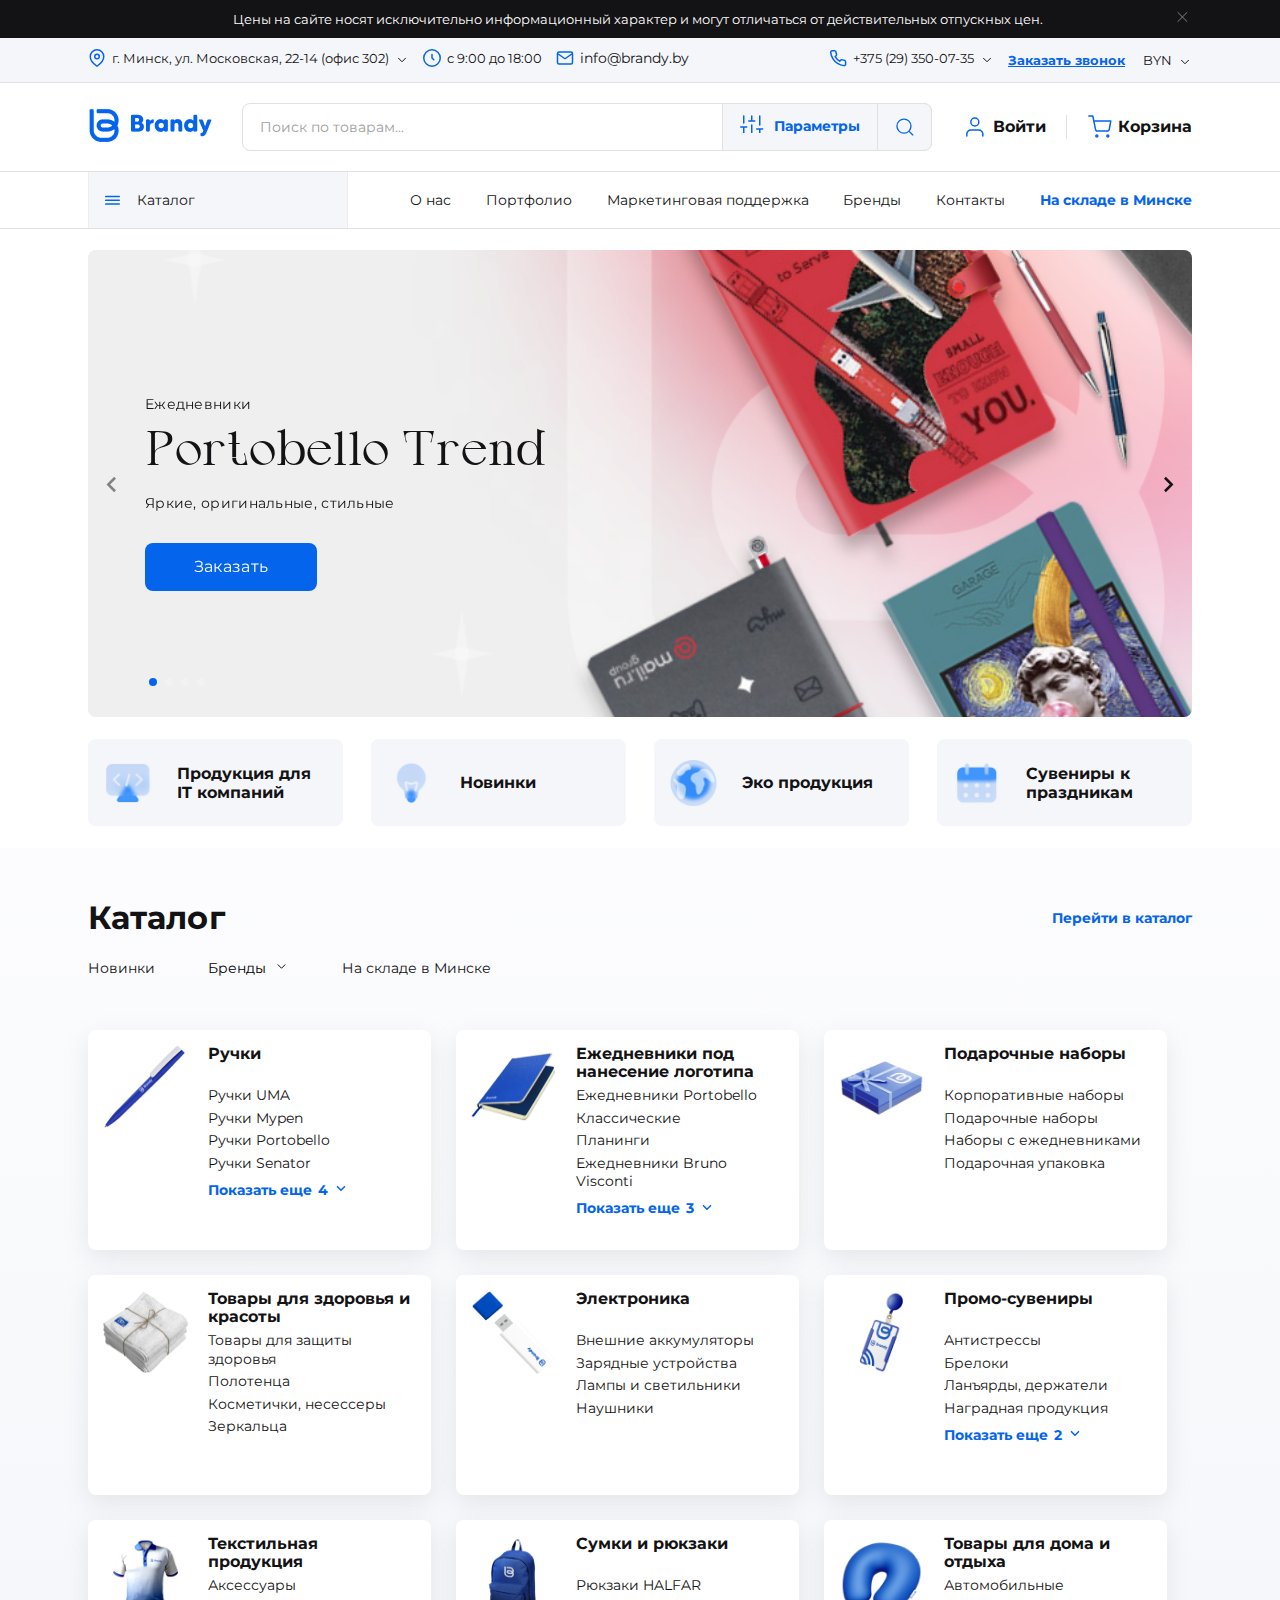
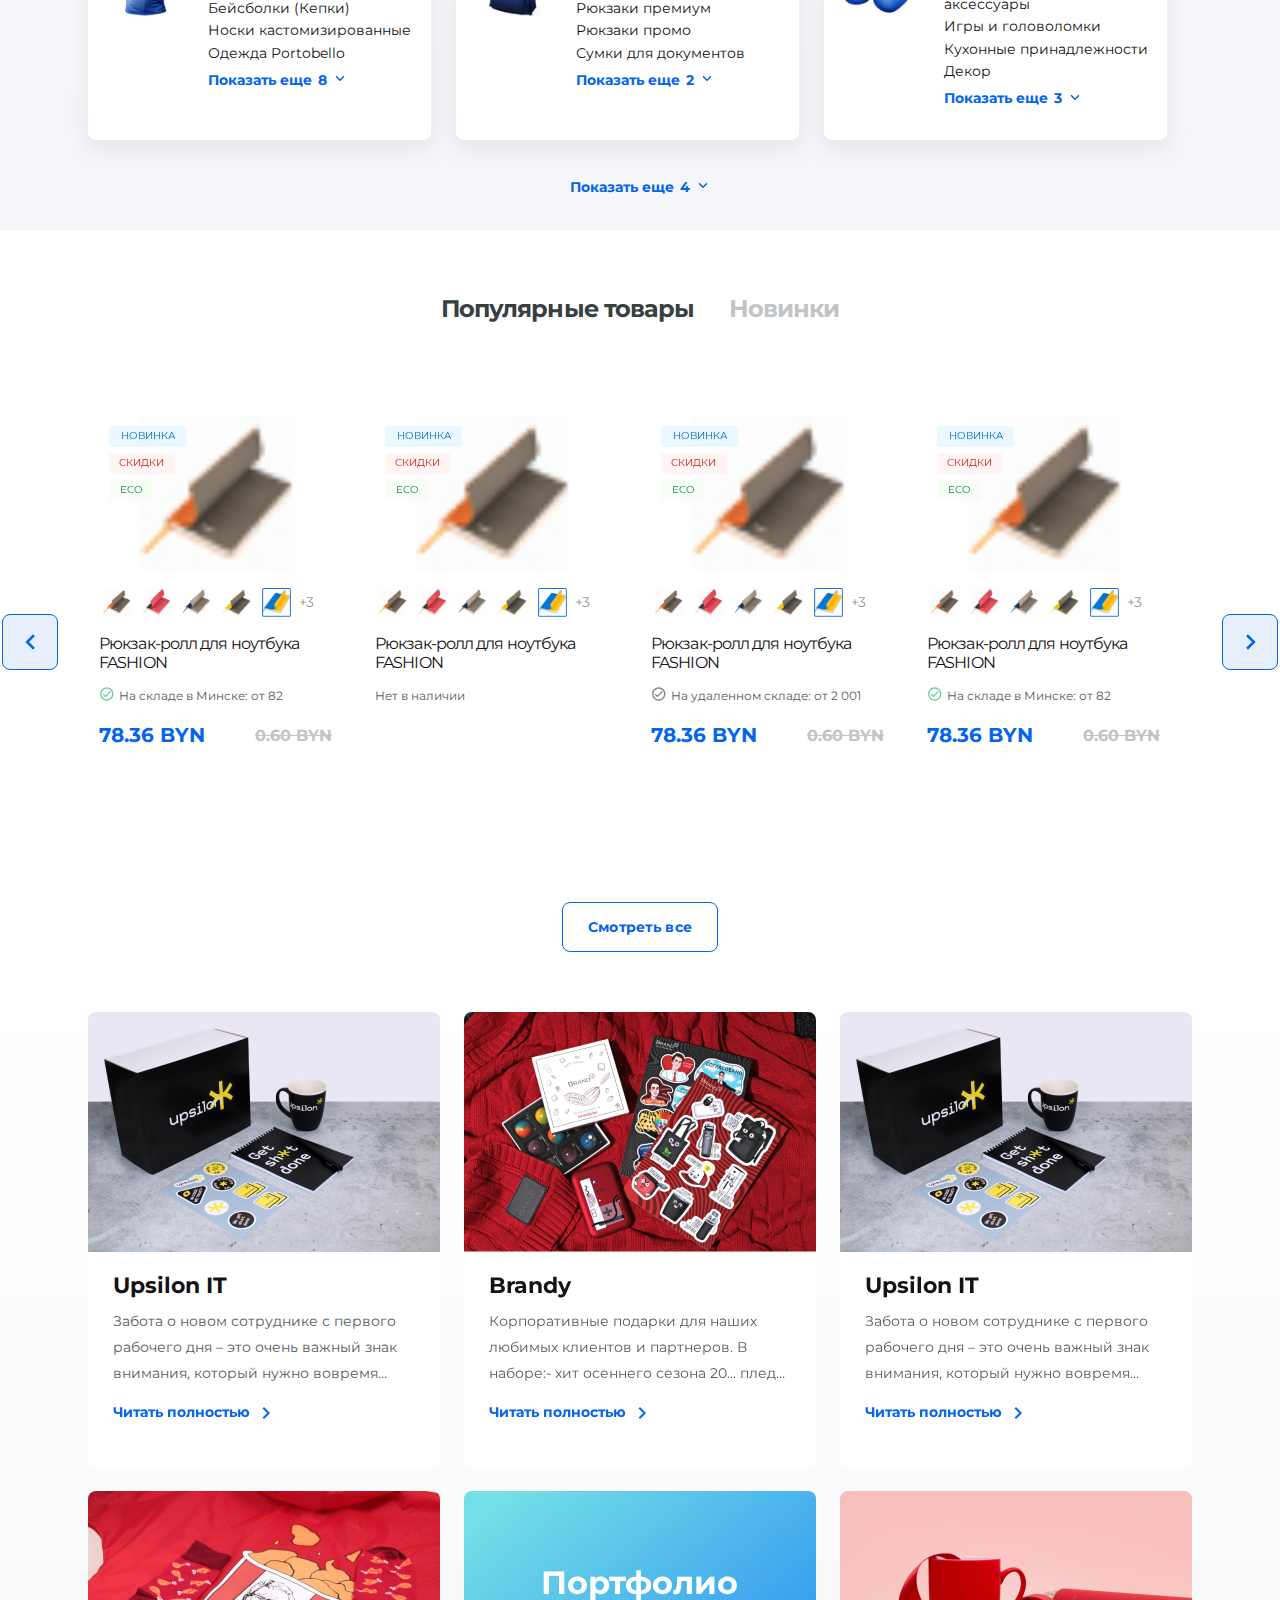
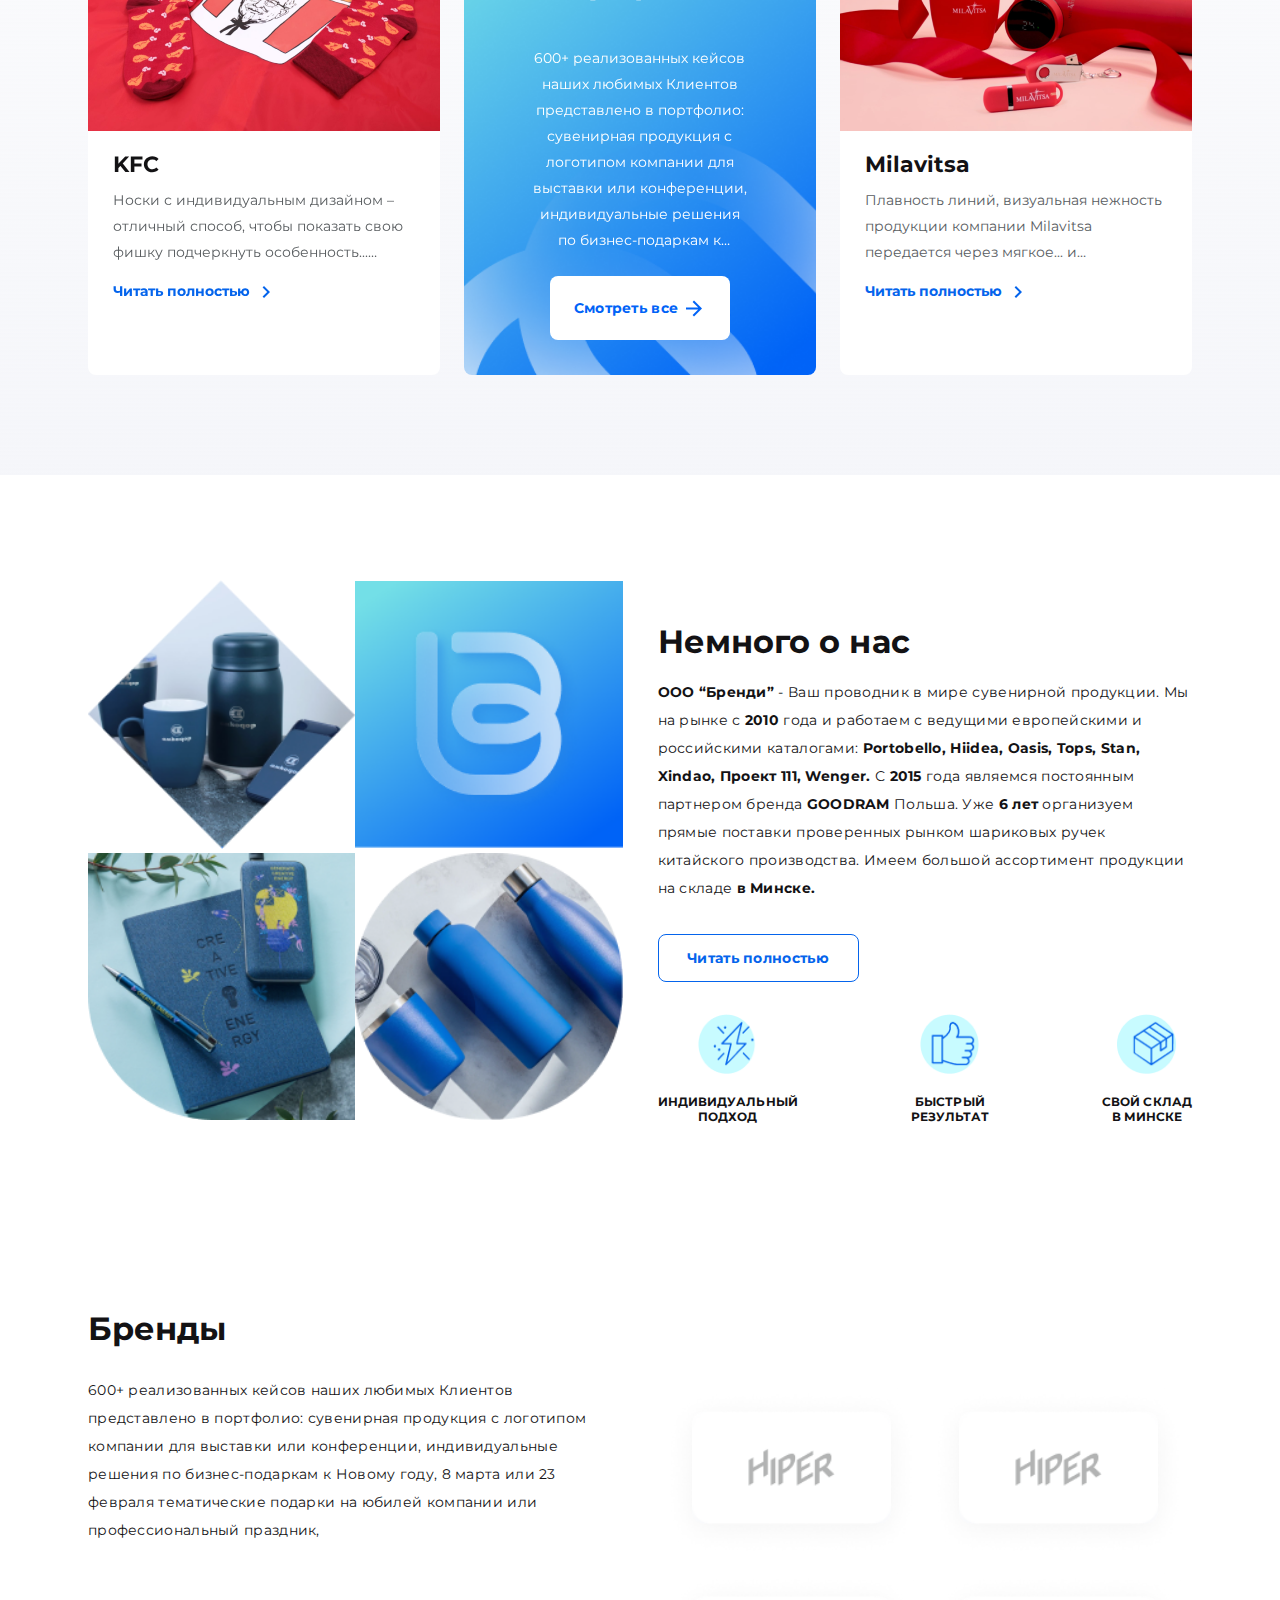
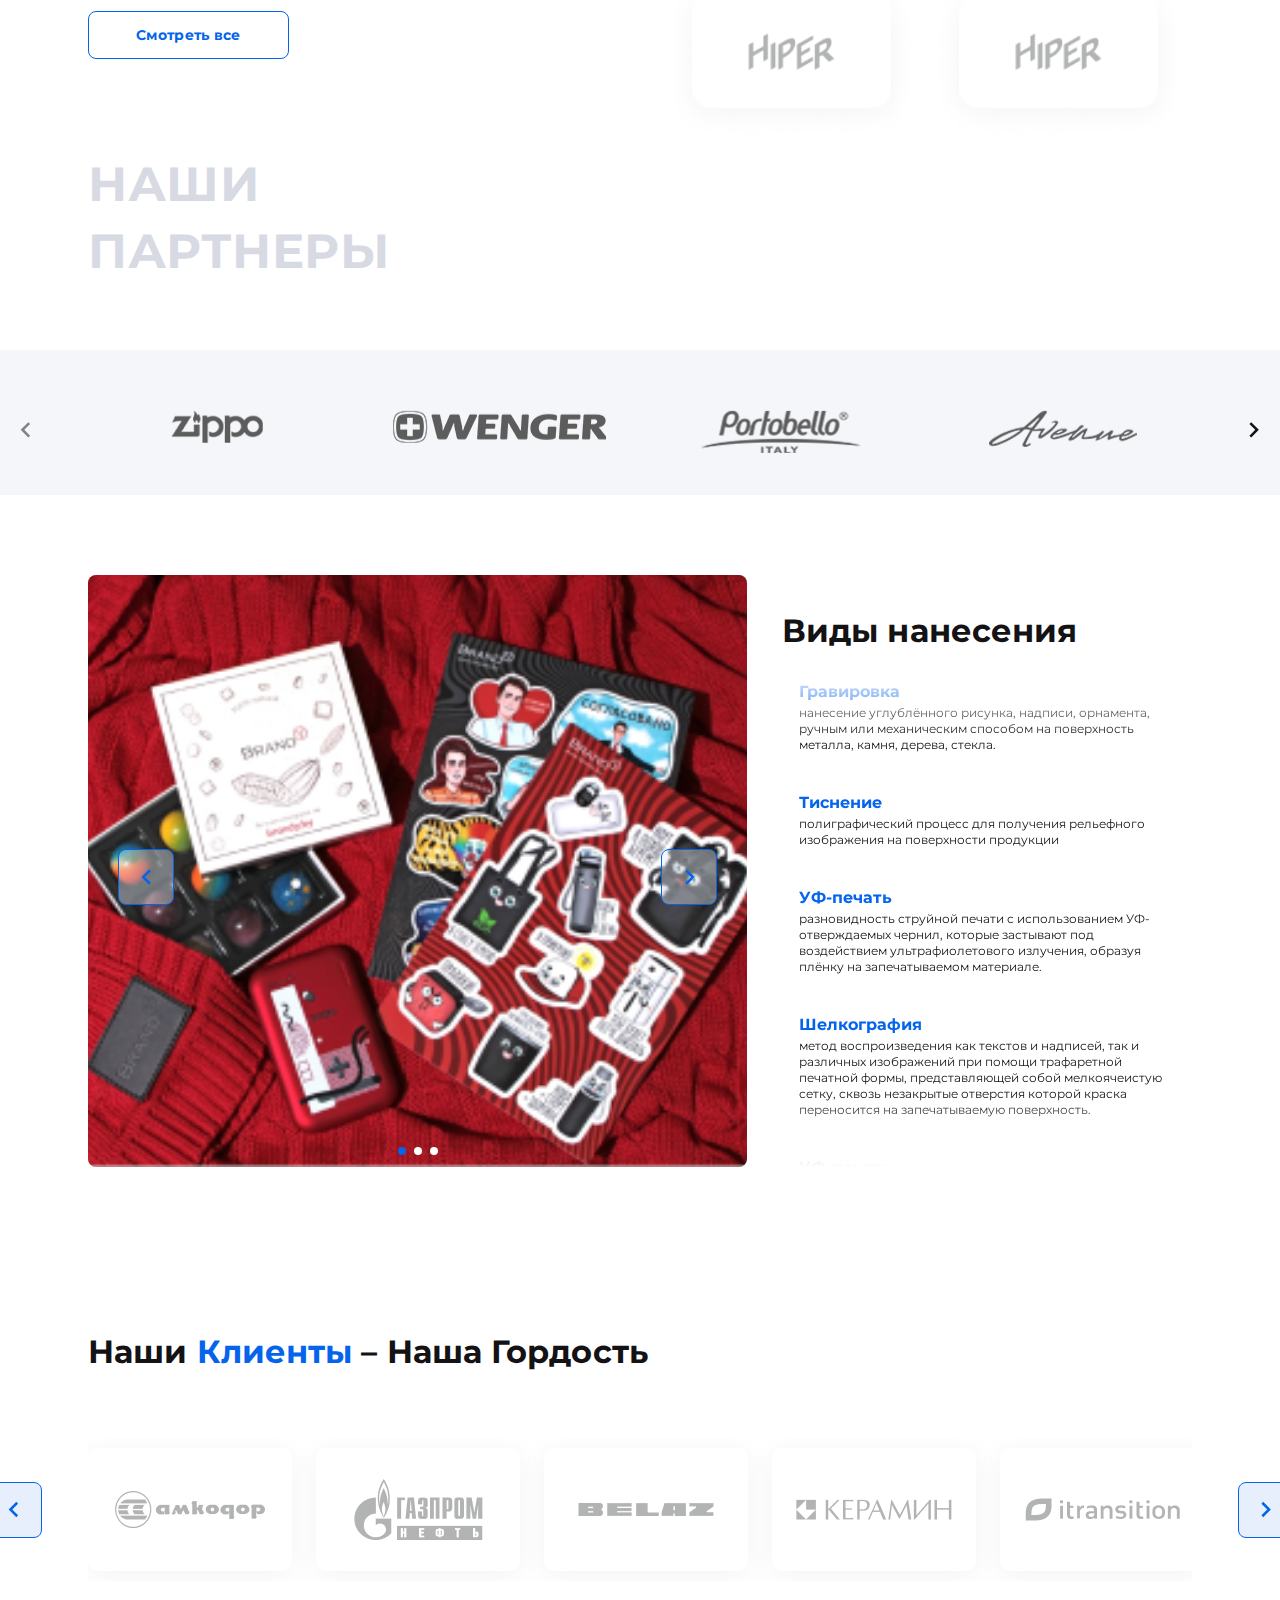
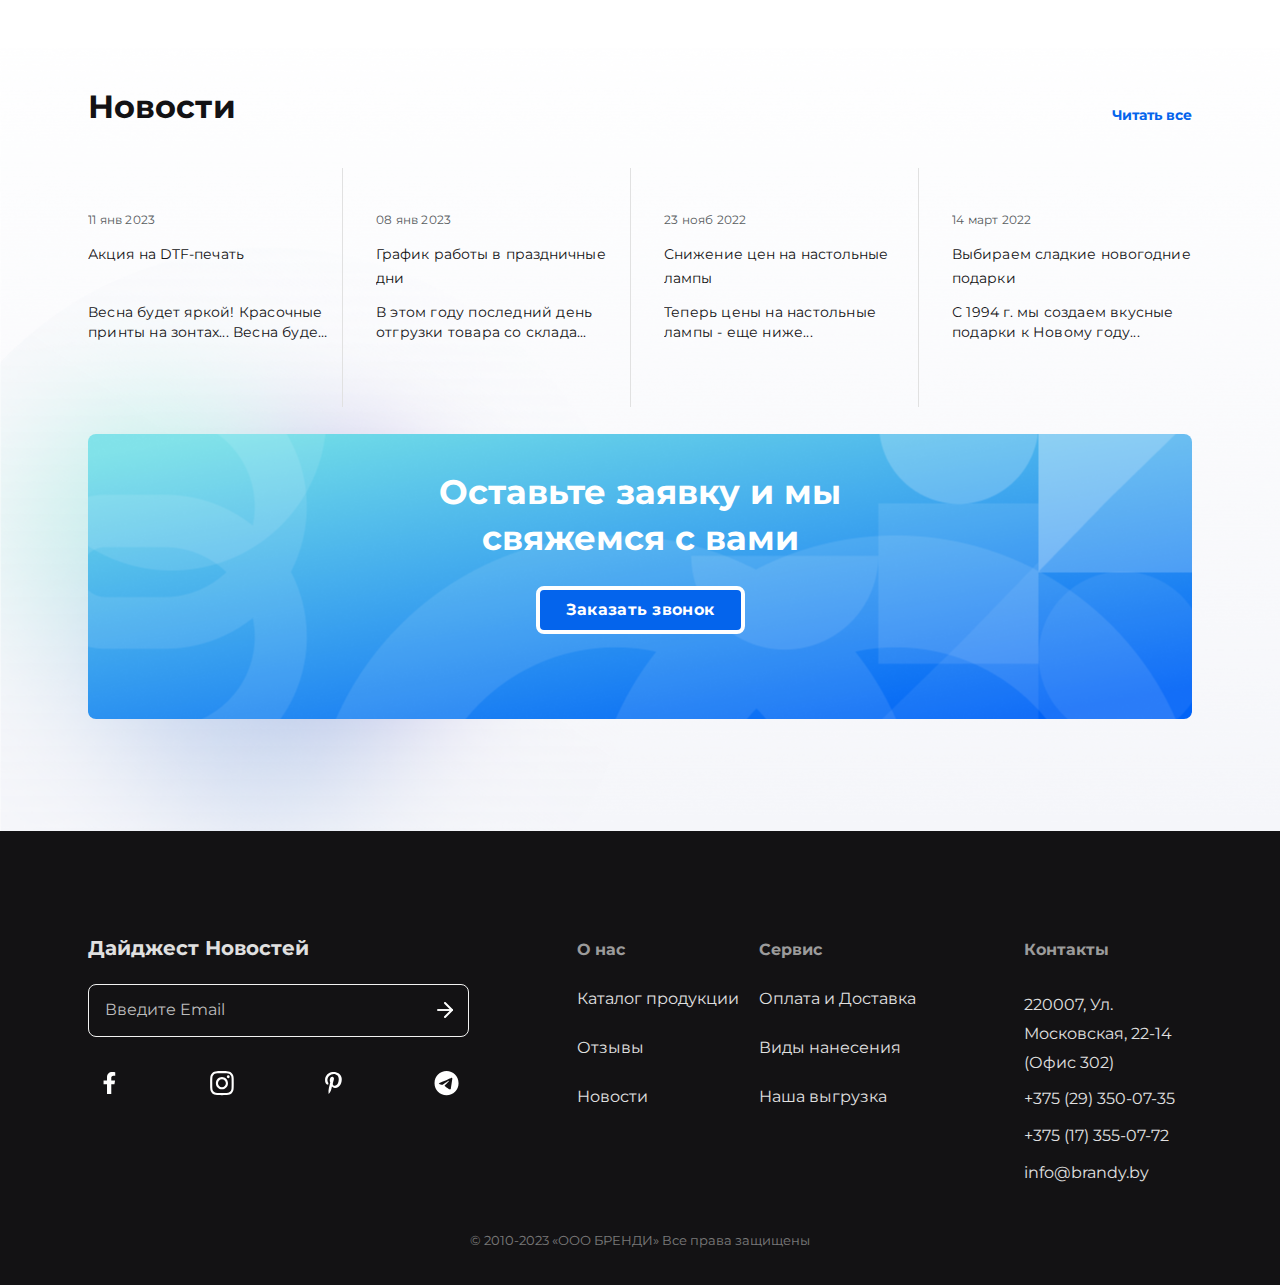
==== index-2.html @ 3127c322 "end" ====
<!DOCTYPE html>
<html lang="en">
<head>
    <meta charset="UTF-8">
    <meta name="viewport" content="width=device-width, initial-scale=1.0">
    <link rel="stylesheet" href="./src/assets/styles/main-page.css">
    <title>Главная</title>
</head>
<body>
    <div class="overlay"></div>
    <div class="modal-contact">
        <div class="modal-head">
            <span class="modal-close">
                <svg xmlns="http://www.w3.org/2000/svg" width="24" height="24" viewBox="0 0 24 24" fill="none">
                    <path d="M21 20.5L3 2.5M21.0001 2.5L3 20.5001" stroke="#0464EC" stroke-width="1.5" stroke-linecap="round" stroke-linejoin="round"/>
                  </svg>
            </span>
        </div>
        <div class="modal-body">
            <div class="text">
                <h3>Просто напишите ваш телефон, мы перезвоним</h3>
                <p>Наш менеджер перезвонит вам в ближайшее время</p>
            </div>

            <form>
                <input type="tel" class="modal-contact-tel">
                <button type="submit">Заказать звонок</button>
                <p>Нажимая на кнопку «Отправить», я даю согласие на обработку персональных данных, как это описано в <a href="#">«Соглашении об использовании сайта»</a></p>
            </form>
        </div>

    </div>
    <div class="attention">
        <div class="content">
            <p>Цены на сайте носят исключительно информационный характер и могут отличаться от действительных отпускных цен.</p>
            <span class="attention-close">
                <svg xmlns="http://www.w3.org/2000/svg" width="19" height="18" viewBox="0 0 19 18" fill="none">
                    <path d="M13.918 4.5L4.91797 13.5M4.91797 4.5L13.918 13.5" stroke="#828282" stroke-linecap="round" stroke-linejoin="round"/>
                </svg>
            </span>
        </div>
    </div>
    <header class="header">
        <div class="header-pc">
            <div class="contacts-row">
                <div class="content">
                    <div class="contacts-row-col">
                        <div class="select-wrap">
                            <div class="select header-location">
                                <p data-current="0">г. Минск, ул. Московская, 22-14 (офис 302)</p>
                            </div>
                            <ul class="select-list">
                                <li data-value="0">г. Минск, ул. Московская, 22-14 (офис 302)</li>
                                <li data-value="1">г. Минск, ул. Тростенецкая, д. 5/16</li>
                            </ul>
                        </div>
                        <p class="time">с 9:00 до 18:00</p>
                        <a href="mailto:info@brandy.by" class="mail">info@brandy.by</a>
                    </div>
                    <div class="contacts-row-col">
                        <div class="select-wrap">
                            <div class="select header-phones">
                                <p data-current="0">+375 (29) 350-07-35</p>
                            </div>
                            <ul class="select-list">
                                <li data-value="0">+375 (29) 350-07-35</li>
                                <li data-value="1">+375 (17) 355-07-72</li>
                            </ul>
                        </div>
                        <a class="callme" href="#">Заказать звонок</a>
                        <div class="select-wrap">
                            <div class="select header-lang">
                                <p data-current="0">BYN</p>
                            </div>
                            <ul class="select-list">
                                <li data-value="0">BYN</li>
                                <li data-value="1">RUB</li>
                            </ul>
                        </div>
                    </div>
                </div>
            </div>
            <div class="main-row">
                <div class="content">
                    <a href="/" class="logo">
                        <img src="./src/assets/images/logo.png" alt="logo">
                    </a>
                    <div class="search-wrapper">
                        <div class="input-wrapper">
                            <input class="search-input" type="text" placeholder="Поиск по товарам...">
                            <div class="search-btns">
                                <button type="button" class="params">
                                    Параметры
                                </button>
                                <button type="submit" class="search-btn">
                                    <svg xmlns="http://www.w3.org/2000/svg" width="25" height="24" viewBox="0 0 25 24" fill="none">
                                        <path d="M21.33 21L16.98 16.65M19.33 11C19.33 15.4183 15.7482 19 11.33 19C6.91168 19 3.32996 15.4183 3.32996 11C3.32996 6.58172 6.91168 3 11.33 3C15.7482 3 19.33 6.58172 19.33 11Z" stroke="#0464EC" stroke-width="1.5" stroke-linecap="round" stroke-linejoin="round"/>
                                    </svg>
                                </button>
                            </div>
                        </div>
                        <div class="params-panel">
                            <div class="select-wrap">
                                <div class="select color-select">
                                    <p data-current="0">Цвет</p>
                                </div>
                                <ul class="select-list">
                                    <li data-value="1">Черный</li>
                                    <li data-value="2">Красный</li>
                                </ul>
                            </div>
                            <input type="text" placeholder="Цена, от">
                            <input type="text" placeholder="Цена, до">
                        </div>
                        <ul class="results">
                            <li>
                                <img src="./src/assets/images/main-page/card-bg.png" alt="product-img">
                                <p>Ежедневник Portobello Trend, Sky, недатированный...</p>
                            </li>
                            <li>
                                <img src="./src/assets/images/main-page/card-bg.png" alt="product-img">
                                <p>Ежедневник Portobello Trend, Sky, недатированный...</p>
                            </li>
                            <li>
                                <img src="./src/assets/images/main-page/card-bg.png" alt="product-img">
                                <p>Ежедневник Portobello Trend, Sky, недатированный...</p>
                            </li>
                        </ul>
                    </div>
                    <div class="links">
                        <a  href="#">
                            <svg xmlns="http://www.w3.org/2000/svg" width="25" height="24" viewBox="0 0 25 24" fill="none">
                                <path d="M20.83 21V19C20.83 17.9391 20.4085 16.9217 19.6584 16.1716C18.9082 15.4214 17.8908 15 16.83 15H8.82996C7.76909 15 6.75167 15.4214 6.00153 16.1716C5.25138 16.9217 4.82996 17.9391 4.82996 19V21" stroke="#0464EC" stroke-width="1.5" stroke-linecap="round" stroke-linejoin="round"/>
                                <path d="M12.83 11C15.0391 11 16.83 9.20914 16.83 7C16.83 4.79086 15.0391 3 12.83 3C10.6208 3 8.82996 4.79086 8.82996 7C8.82996 9.20914 10.6208 11 12.83 11Z" stroke="#0464EC" stroke-width="1.5" stroke-linecap="round" stroke-linejoin="round"/>
                              </svg>
                              Войти
                        </a>
                        <a href="#">
                            <svg xmlns="http://www.w3.org/2000/svg" width="25" height="24" viewBox="0 0 25 24" fill="none">
                                <g clip-path="url(#clip0_539_4193)">
                                  <path d="M1.82996 1H5.82996L8.50996 14.39C8.6014 14.8504 8.85186 15.264 9.2175 15.5583C9.58314 15.8526 10.0407 16.009 10.51 16H20.23C20.6993 16.009 21.1568 15.8526 21.5224 15.5583C21.888 15.264 22.1385 14.8504 22.23 14.39L23.83 6H6.82996M10.83 21C10.83 21.5523 10.3822 22 9.82996 22C9.27767 22 8.82996 21.5523 8.82996 21C8.82996 20.4477 9.27767 20 9.82996 20C10.3822 20 10.83 20.4477 10.83 21ZM21.83 21C21.83 21.5523 21.3822 22 20.83 22C20.2777 22 19.83 21.5523 19.83 21C19.83 20.4477 20.2777 20 20.83 20C21.3822 20 21.83 20.4477 21.83 21Z" stroke="#0464EC" stroke-width="1.5" stroke-linecap="round" stroke-linejoin="round"/>
                                </g>
                                <defs>
                                  <clipPath id="clip0_539_4193">
                                    <rect width="24" height="24" fill="white" transform="translate(0.829956)"/>
                                  </clipPath>
                                </defs>
                              </svg>
                              Корзина
                        </a>
                    </div>
                </div>
            </div>
            <div class="navigation-block">
                <div class="content">
                    <nav class="navigation">
                        <div class="navigation-catalog">
                            <span class="catalog open-catalog-popup">Каталог</span>
                            <div class="catalog-popup">
                                <ul class=" catalog-tabs-panel">
                                    <li class="catalog-dropright active" data-num="0" ><a href="#">Ручки</a></li>
                                    <li class="catalog-dropright" data-num="1"><a href="#">Ежедневники под
                                        нанесение логотипа</a></li>
                                    <li class="catalog-dropright" data-num="2"><a href="#">Подарочные наборы</a></li>
                                    <li class="catalog-dropright" data-num="3"><a href="#">IT-сфера</a></li>
                                    <li class="catalog-dropright" data-num="4"><a href="#">Товары для
                                        здоровья и красоты</a></li>
                                    <li class="catalog-dropright" data-num="5"><a href="#">Электроника</a></li>
                                    <li class="catalog-dropright" data-num="6"><a href="#">Промо-сувениры</a></li>
                                    <li class="catalog-dropright" data-num="7"><a href="#">Текстильная продукция</a></li>
                                    <li class="catalog-dropright" data-num="8"><a href="#">Сумки и рюкзаки</a></li>
                                    <li class="catalog-dropright" data-num="9"><a href="#">Подарочные наборы</a></li>
                                    <li class="catalog-dropright" data-num="10"><a href="#">IT-сфера</a></li>
                                    <li class="catalog-dropright" data-num="11"><a href="#">Товары для
                                        здоровья и красоты</a></li>
                                </ul>
                                <div class="catalog-item-content">
                                    <div class=" catalog-tab-container">
                                        <div data-num="0" class="tab-content active">
                                            <div class="catalog-submenu">
                                                <img src="./src/assets/images/main-page/1_pen_brandy 1.png" alt="category-image" width="85" height="85">
                                                <ul>
                                                    <li><a href="#">Ручки UMA</a></li>
                                                    <li><a href="#">Ручки Mypen</a></li>
                                                    <li><a href="#">Ручки Portobello</a></li>
                                                    <li><a href="#">Ручки Senator</a></li>
                                                    <li><a href="#">Ручки Senator</a></li>
                                                    <li><a href="#">Ручки Senator</a></li>
                                                </ul>
                                            </div>
                                        </div>
                                        <div data-num="1" class="tab-content">
                                            <div class="catalog-submenu">
                                                <img src="./src/assets/images/main-page/2_book_brandy 1.png" alt="category-image" width="85" height="85">
                                                <ul>
                                                    <li><a href="#">Ручки UMA</a></li>
                                                    <li><a href="#">Ручки Mypen</a></li>
                                                    <li><a href="#">Ручки Portobello</a></li>
                                                    <li><a href="#">Ручки Senator</a></li>
                                                    <li><a href="#">Ручки Senator</a></li>
                                                    <li><a href="#">Ручки Senator</a></li>
                                                </ul>
                                            </div>
                                        </div>
                                        <div data-num="2" class="tab-content">
                                            <div class="catalog-submenu">
                                                <img src="./src/assets/images/main-page/4_book_brandy 1.png" alt="category-image" width="85" height="85">
                                                <ul>
                                                    <li><a href="#">Ручки UMA</a></li>
                                                    <li><a href="#">Ручки Mypen</a></li>
                                                    <li><a href="#">Ручки Portobello</a></li>
                                                    <li><a href="#">Ручки Senator</a></li>
                                                    <li><a href="#">Ручки Senator</a></li>
                                                    <li><a href="#">Ручки Senator</a></li>
                                                </ul>
                                            </div>
                                        </div>
                                        <div data-num="3" class="tab-content">
                                            <div class="catalog-submenu">
                                                <img src="./src/assets/images/main-page/1_pen_brandy 1.png" alt="category-image" width="85" height="85">
                                                <ul>
                                                    <li><a href="#">item</a></li>
                                                    <li><a href="#">item</a></li>
                                                    <li><a href="#">item</a></li>
                                                    <li><a href="#">item</a></li>
                                                    <li><a href="#">item</a></li>
                                                </ul>
                                            </div>
                                        </div>
                                        <div data-num="4" class="tab-content">
                                            <div class="catalog-submenu">
                                                <img src="./src/assets/images/main-page/6image.png" alt="category-image" width="85" height="85">
                                                <ul>
                                                    <li><a href="#">item</a></li>
                                                    <li><a href="#">item</a></li>
                                                    <li><a href="#">item</a></li>
                                                    <li><a href="#">item</a></li>
                                                    <li><a href="#">item</a></li>
                                                </ul>
                                            </div>
                                        </div>
                                        <div data-num="5" class="tab-content">
                                            <div class="catalog-submenu">
                                                <img src="./src/assets/images/main-page/1_pen_brandy 1.png" alt="category-image" width="85" height="85">
                                                <ul>
                                                    <li><a href="#">item</a></li>
                                                    <li><a href="#">item</a></li>
                                                    <li><a href="#">item</a></li>
                                                    <li><a href="#">item</a></li>
                                                    <li><a href="#">item</a></li>
                                                </ul>
                                            </div>
                                        </div>
                                        <div data-num="6" class="tab-content">
                                            <div class="catalog-submenu">
                                                <img src="./src/assets/images/main-page/1_pen_brandy 1.png" alt="category-image" width="85" height="85">
                                                <ul>
                                                    <li><a href="#">item</a></li>
                                                    <li><a href="#">item</a></li>
                                                    <li><a href="#">item</a></li>
                                                    <li><a href="#">item</a></li>
                                                    <li><a href="#">item</a></li>
                                                </ul>
                                            </div>
                                        </div>
                                        <div data-num="7" class="tab-content">
                                            <div class="catalog-submenu">
                                                <img src="./src/assets/images/main-page/1_pen_brandy 1.png" alt="category-image" width="85" height="85">
                                                <ul>
                                                    <li><a href="#">item</a></li>
                                                    <li><a href="#">item</a></li>
                                                    <li><a href="#">item</a></li>
                                                    <li><a href="#">item</a></li>
                                                    <li><a href="#">item</a></li>
                                                </ul>
                                            </div>
                                        </div>
                                        <div data-num="8" class="tab-content">
                                            <div class="catalog-submenu">
                                                <img src="./src/assets/images/main-page/1_pen_brandy 1.png" alt="category-image" width="85" height="85">
                                                <ul>
                                                    <li><a href="#">item</a></li>
                                                    <li><a href="#">item</a></li>
                                                    <li><a href="#">item</a></li>
                                                    <li><a href="#">item</a></li>
                                                    <li><a href="#">item</a></li>
                                                </ul>
                                            </div>
                                        </div>
                                        <div data-num="9" class="tab-content">
                                            <div class="catalog-submenu">
                                                <img src="./src/assets/images/main-page/1_pen_brandy 1.png" alt="category-image" width="85" height="85">
                                                <ul>
                                                    <li><a href="#">item</a></li>
                                                    <li><a href="#">item</a></li>
                                                    <li><a href="#">item</a></li>
                                                    <li><a href="#">item</a></li>
                                                    <li><a href="#">item</a></li>
                                                </ul>
                                            </div>
                                        </div>
                                        <div data-num="10" class="tab-content">
                                            <div class="catalog-submenu">
                                                <img src="./src/assets/images/main-page/1_pen_brandy 1.png" alt="category-image" width="85" height="85">
                                                <ul>
                                                    <li><a href="#">item</a></li>
                                                    <li><a href="#">item</a></li>
                                                    <li><a href="#">item</a></li>
                                                    <li><a href="#">item</a></li>
                                                    <li><a href="#">item</a></li>
                                                </ul>
                                            </div>
                                        </div>
                                        <div data-num="11" class="tab-content">
                                            <div class="catalog-submenu">
                                                <img src="./src/assets/images/main-page/1_pen_brandy 1.png" alt="category-image" width="85" height="85">
                                                <ul>
                                                    <li><a href="#">item</a></li>
                                                    <li><a href="#">item</a></li>
                                                    <li><a href="#">item</a></li>
                                                    <li><a href="#">item</a></li>
                                                    <li><a href="#">item</a></li>
                                                </ul>
                                            </div>
                                        </div>
                                    </div>
                                </div>

                            </div>
                        </div>

                        <ul>
                            <li><a href="#">О нас</a></li>
                            <li><a href="#">Портфолио</a></li>
                            <li><a href="#">Маркетинговая поддержка</a></li>
                            <li><a href="#">Бренды</a></li>
                            <li><a href="#">Контакты</a></li>
                            <li><a href="#">На складе в Минске</a></li>
                        </ul>
                    </nav>
                </div>
            </div>
        </div>
        <div class="header-mobile">
            <div class="content">
                <div class="header-mobile-wrap">
                    <span class="burger-btn">
                        <svg xmlns="http://www.w3.org/2000/svg" width="25" height="24" viewBox="0 0 25 24" fill="none">
                            <g clip-path="url(#clip0_947_8898)">
                              <line x1="5.97003" y1="6.25" x2="19.5191" y2="6.25" stroke="#0464EC" stroke-width="1.5" stroke-linecap="round"/>
                              <line x1="5.96997" y1="11.25" x2="19.519" y2="11.25" stroke="#0464EC" stroke-width="1.5" stroke-linecap="round"/>
                              <line x1="5.96997" y1="16.25" x2="19.519" y2="16.25" stroke="#0464EC" stroke-width="1.5" stroke-linecap="round"/>
                            </g>
                            <defs>
                              <clipPath id="clip0_947_8898">
                                <rect width="24" height="24" fill="white" transform="translate(0.744568)"/>
                              </clipPath>
                            </defs>
                          </svg>
                    </span>
                    <a href="tel:+37500000000">
                        <svg width="43" height="42" viewBox="0 0 43 42" fill="none" xmlns="http://www.w3.org/2000/svg">
                            <path opacity="0.4" d="M0.372559 21C0.372559 32.598 9.77458 42 21.3726 42C32.9705 42 42.3726 32.598 42.3726 21C42.3726 9.40202 32.9705 0 21.3726 0C9.77458 0 0.372559 9.40202 0.372559 21Z" fill="#FF4C00"/>
                            <path d="M21.3726 36.3736C12.882 36.3736 5.99896 29.4906 5.99896 21C5.99896 12.5094 12.882 5.6264 21.3726 5.6264C29.8632 5.6264 36.7462 12.5094 36.7462 21C36.7462 29.4906 29.8632 36.3736 21.3726 36.3736Z" fill="#FF4C00" stroke="#FF4C00" stroke-width="1.2528"/>
                            <path d="M28.9761 24.8776V27.1276C28.977 27.3364 28.9342 27.5432 28.8505 27.7346C28.7668 27.926 28.6441 28.0978 28.4902 28.239C28.3363 28.3802 28.1546 28.4877 27.9567 28.5546C27.7588 28.6215 27.5492 28.6464 27.3411 28.6276C25.0333 28.3768 22.8164 27.5882 20.8686 26.3251C19.0565 25.1736 17.5201 23.6372 16.3686 21.8251C15.1011 19.8685 14.3123 17.6408 14.0661 15.3226C14.0474 15.1152 14.0721 14.9061 14.1385 14.7088C14.205 14.5114 14.3118 14.3301 14.4522 14.1763C14.5926 14.0225 14.7635 13.8996 14.954 13.8155C15.1445 13.7313 15.3504 13.6878 15.5586 13.6876H17.8086C18.1726 13.684 18.5255 13.8129 18.8015 14.0502C19.0774 14.2876 19.2577 14.6172 19.3086 14.9776C19.4036 15.6976 19.5797 16.4046 19.8336 17.0851C19.9346 17.3535 19.9564 17.6453 19.8966 17.9257C19.8368 18.2062 19.6978 18.4637 19.4961 18.6676L18.5436 19.6201C19.6113 21.4977 21.166 23.0524 23.0436 24.1201L23.9961 23.1676C24.2001 22.9659 24.4575 22.827 24.738 22.7671C25.0185 22.7073 25.3102 22.7292 25.5786 22.8301C26.2591 23.084 26.9661 23.2601 27.6861 23.3551C28.0505 23.4065 28.3832 23.59 28.621 23.8707C28.8589 24.1514 28.9853 24.5098 28.9761 24.8776Z" stroke="white" stroke-width="1.5" stroke-linecap="round" stroke-linejoin="round"/>
                            </svg>

                    </a>
                    <a href="/" class="logo">
                        <img src="./src/assets/images/logo.png" alt="logo" width="91" height="24">
                    </a>
                    <a href="#">
                        <svg xmlns="http://www.w3.org/2000/svg" width="24" height="24" viewBox="0 0 24 24" fill="none">
                            <path d="M20 21V19C20 17.9391 19.5786 16.9217 18.8284 16.1716C18.0783 15.4214 17.0609 15 16 15H8C6.93913 15 5.92172 15.4214 5.17157 16.1716C4.42143 16.9217 4 17.9391 4 19V21" stroke="#0464EC" stroke-width="1.5" stroke-linecap="round" stroke-linejoin="round"/>
                            <path d="M12 11C14.2091 11 16 9.20914 16 7C16 4.79086 14.2091 3 12 3C9.79086 3 8 4.79086 8 7C8 9.20914 9.79086 11 12 11Z" stroke="#0464EC" stroke-width="1.5" stroke-linecap="round" stroke-linejoin="round"/>
                          </svg>
                    </a>
                    <a href="#">
                        <svg xmlns="http://www.w3.org/2000/svg" width="25" height="25" viewBox="0 0 25 25" fill="none">
                            <g clip-path="url(#clip0_947_8909)">
                              <path d="M1.47681 1.25H5.47681L8.15681 14.64C8.24825 15.1004 8.49872 15.514 8.86435 15.8083C9.22999 16.1026 9.6875 16.259 10.1568 16.25H19.8768C20.3461 16.259 20.8036 16.1026 21.1693 15.8083C21.5349 15.514 21.7854 15.1004 21.8768 14.64L23.4768 6.25H6.47681M10.4768 21.25C10.4768 21.8023 10.0291 22.25 9.47681 22.25C8.92452 22.25 8.47681 21.8023 8.47681 21.25C8.47681 20.6977 8.92452 20.25 9.47681 20.25C10.0291 20.25 10.4768 20.6977 10.4768 21.25ZM21.4768 21.25C21.4768 21.8023 21.0291 22.25 20.4768 22.25C19.9245 22.25 19.4768 21.8023 19.4768 21.25C19.4768 20.6977 19.9245 20.25 20.4768 20.25C21.0291 20.25 21.4768 20.6977 21.4768 21.25Z" stroke="#0464EC" stroke-width="1.5" stroke-linecap="round" stroke-linejoin="round"/>
                            </g>
                            <defs>
                              <clipPath id="clip0_947_8909">
                                <rect width="24" height="24" fill="white" transform="translate(0.476807 0.25)"/>
                              </clipPath>
                            </defs>
                          </svg>
                          <span class="cart-counter">45</span>
                    </a>
                </div>
                <div class="mobile-menu">
                    <div class="mobile-head">
                        <span class="burger-close-btn">
                            <svg xmlns="http://www.w3.org/2000/svg" width="25" height="24" viewBox="0 0 25 24" fill="none">
                                <g clip-path="url(#clip0_917_5080)">
                                  <path d="M5.24463 19.5L12.7447 12M12.7447 12L20.2446 4.5M12.7447 12L5.24463 4.5M12.7447 12L20.2446 19.5" stroke="#0464EC" stroke-width="1.5" stroke-linecap="round" stroke-linejoin="round"/>
                                </g>
                                <defs>
                                  <clipPath id="clip0_917_5080">
                                    <rect width="24" height="24" fill="white" transform="translate(0.744629)"/>
                                  </clipPath>
                                </defs>
                              </svg>
                        </span>
                        <a href="tel:+37500000000">
                            <svg width="43" height="42" viewBox="0 0 43 42" fill="none" xmlns="http://www.w3.org/2000/svg">
                                <path opacity="0.4" d="M0.372559 21C0.372559 32.598 9.77458 42 21.3726 42C32.9705 42 42.3726 32.598 42.3726 21C42.3726 9.40202 32.9705 0 21.3726 0C9.77458 0 0.372559 9.40202 0.372559 21Z" fill="#FF4C00"/>
                                <path d="M21.3726 36.3736C12.882 36.3736 5.99896 29.4906 5.99896 21C5.99896 12.5094 12.882 5.6264 21.3726 5.6264C29.8632 5.6264 36.7462 12.5094 36.7462 21C36.7462 29.4906 29.8632 36.3736 21.3726 36.3736Z" fill="#FF4C00" stroke="#FF4C00" stroke-width="1.2528"/>
                                <path d="M28.9761 24.8776V27.1276C28.977 27.3364 28.9342 27.5432 28.8505 27.7346C28.7668 27.926 28.6441 28.0978 28.4902 28.239C28.3363 28.3802 28.1546 28.4877 27.9567 28.5546C27.7588 28.6215 27.5492 28.6464 27.3411 28.6276C25.0333 28.3768 22.8164 27.5882 20.8686 26.3251C19.0565 25.1736 17.5201 23.6372 16.3686 21.8251C15.1011 19.8685 14.3123 17.6408 14.0661 15.3226C14.0474 15.1152 14.0721 14.9061 14.1385 14.7088C14.205 14.5114 14.3118 14.3301 14.4522 14.1763C14.5926 14.0225 14.7635 13.8996 14.954 13.8155C15.1445 13.7313 15.3504 13.6878 15.5586 13.6876H17.8086C18.1726 13.684 18.5255 13.8129 18.8015 14.0502C19.0774 14.2876 19.2577 14.6172 19.3086 14.9776C19.4036 15.6976 19.5797 16.4046 19.8336 17.0851C19.9346 17.3535 19.9564 17.6453 19.8966 17.9257C19.8368 18.2062 19.6978 18.4637 19.4961 18.6676L18.5436 19.6201C19.6113 21.4977 21.166 23.0524 23.0436 24.1201L23.9961 23.1676C24.2001 22.9659 24.4575 22.827 24.738 22.7671C25.0185 22.7073 25.3102 22.7292 25.5786 22.8301C26.2591 23.084 26.9661 23.2601 27.6861 23.3551C28.0505 23.4065 28.3832 23.59 28.621 23.8707C28.8589 24.1514 28.9853 24.5098 28.9761 24.8776Z" stroke="white" stroke-width="1.5" stroke-linecap="round" stroke-linejoin="round"/>
                                </svg>

                        </a>
                        <a href="/" class="logo">
                            <img src="./src/assets/images/logo.png" alt="logo" width="91" height="24">
                        </a>
                        <a href="#">
                            <svg xmlns="http://www.w3.org/2000/svg" width="24" height="24" viewBox="0 0 24 24" fill="none">
                                <path d="M20 21V19C20 17.9391 19.5786 16.9217 18.8284 16.1716C18.0783 15.4214 17.0609 15 16 15H8C6.93913 15 5.92172 15.4214 5.17157 16.1716C4.42143 16.9217 4 17.9391 4 19V21" stroke="#0464EC" stroke-width="1.5" stroke-linecap="round" stroke-linejoin="round"/>
                                <path d="M12 11C14.2091 11 16 9.20914 16 7C16 4.79086 14.2091 3 12 3C9.79086 3 8 4.79086 8 7C8 9.20914 9.79086 11 12 11Z" stroke="#0464EC" stroke-width="1.5" stroke-linecap="round" stroke-linejoin="round"/>
                              </svg>
                        </a>
                        <a href="#">
                            <svg xmlns="http://www.w3.org/2000/svg" width="25" height="25" viewBox="0 0 25 25" fill="none">
                                <g clip-path="url(#clip0_947_8909)">
                                  <path d="M1.47681 1.25H5.47681L8.15681 14.64C8.24825 15.1004 8.49872 15.514 8.86435 15.8083C9.22999 16.1026 9.6875 16.259 10.1568 16.25H19.8768C20.3461 16.259 20.8036 16.1026 21.1693 15.8083C21.5349 15.514 21.7854 15.1004 21.8768 14.64L23.4768 6.25H6.47681M10.4768 21.25C10.4768 21.8023 10.0291 22.25 9.47681 22.25C8.92452 22.25 8.47681 21.8023 8.47681 21.25C8.47681 20.6977 8.92452 20.25 9.47681 20.25C10.0291 20.25 10.4768 20.6977 10.4768 21.25ZM21.4768 21.25C21.4768 21.8023 21.0291 22.25 20.4768 22.25C19.9245 22.25 19.4768 21.8023 19.4768 21.25C19.4768 20.6977 19.9245 20.25 20.4768 20.25C21.0291 20.25 21.4768 20.6977 21.4768 21.25Z" stroke="#0464EC" stroke-width="1.5" stroke-linecap="round" stroke-linejoin="round"/>
                                </g>
                                <defs>
                                  <clipPath id="clip0_947_8909">
                                    <rect width="24" height="24" fill="white" transform="translate(0.476807 0.25)"/>
                                  </clipPath>
                                </defs>
                              </svg>
                              <span class="cart-counter">45</span>
                        </a>
                    </div>
                    <div class="mobile-body-inner">
                        <ul class="mobile-body">
                            <li>
                                <a class="dropdown" href="#">Каталог</a>
                                <ul class="dropdown-list">
                                    <li class="dropright">
                                        <a href="#">Ручки</a>
                                        <div class="dropright-screen ">
                                            <p class="back">Назад</p>
                                            <ul>
                                                <li><a href="#">Ручки Mypen</a></li>
                                                <li><a href="#">Ручки Mypen</a></li>
                                                <li><a href="#">Ручки Mypen</a></li>
                                                <li><a href="#">Ручки Mypen</a></li>
                                                <li><a href="#">Ручки Mypen</a></li>
                                                <li><a href="#">Ручки Mypen</a></li>
                                                <li><a href="#">Ручки Mypen</a></li>
                                                <li><a href="#">Ручки Mypen</a></li>
                                                <li><a href="#">Ручки Mypen</a></li>
                                                <li><a href="#">Ручки Mypen</a></li>
                                            </ul>
                                        </div>
                                    </li>
                                    <li class="dropright">
                                         <a href="#">Ежедневники под нанесение логотипа</a>
                                         <div class="dropright-screen ">
                                            <p class="back">Назад</p>
                                            <ul>
                                                <li><a href="#">Ежедневники под нанесение логотипа</a></li>
                                                <li><a href="#">Ежедневники под нанесение логотипа</a></li>
                                                <li><a href="#">Ежедневники под нанесение логотипа</a></li>
                                                <li><a href="#">Ежедневники под нанесение логотипа</a></li>
                                                <li><a href="#">Ежедневники под нанесение логотипа</a></li>
                                                <li><a href="#">Ежедневники под нанесение логотипа</a></li>
                                                <li><a href="#">Ежедневники под нанесение логотипа</a></li>
                                                <li><a href="#">Ежедневники под нанесение логотипа</a></li>
                                                <li><a href="#">Ежедневники под нанесение логотипа</a></li>
                                                <li><a href="#">Ежедневники под нанесение логотипа</a></li>
                                            </ul>
                                        </div>
                                        </li>
                                    <li class="dropright">
                                        <a href="#">Подарочные наборы</a>
                                        <div class="dropright-screen ">
                                            <p class="back">Назад</p>
                                            <ul>
                                                <li><a href="#">Подарочные наборы</a></li>
                                            <li><a href="#">Подарочные наборы</a></li>
                                            <li><a href="#">Подарочные наборы</a></li>
                                            <li><a href="#">Подарочные наборы</a></li>
                                            <li><a href="#">Подарочные наборы</a></li>
                                            </ul>
                                        </div>
                                    </li>
                                    <li class="dropright">
                                         <a href="#">IT-сфера</a>
                                         <div class="dropright-screen ">
                                            <p class="back">Назад</p>
                                            <ul>
                                                <li><a href="#">IT-сфера</a></li>
                                                <li><a href="#">IT-сфера</a></li>
                                                <li><a href="#">IT-сфера</a></li>
                                            </ul>
                                        </div>

                                    </li>
                                    <li class="dropright"> <a href="#">Товары для здоровья и красоты</a></li>
                                    <li class="dropright"> <a href="#">Электроника</a></li>
                                    <li class="dropright"> <a href="#">Промо-сувениры</a></li>
                                    <li class="dropright"> <a href="#">Текстильная продукция</a></li>
                                    <li class="dropright"> <a href="#">Сумки и рюкзаки</a></li>
                                    <li class="dropright"> <a href="#">Сумки и рюкзаки</a></li>
                                </ul>
                            </li>
                            <li><a href="#">О нас</a></li>
                            <li><a href="#">Портфолио</a></li>
                            <li><a href="#">Маркетинговая поддержка</a></li>
                            <li><a href="#">Бренды</a></li>
                            <li><a href="#">Контакты</a></li>
                            <li><a href="#">На складе в Минске</a></li>
                        </ul>
                        <div class="mobile-contacts">
                            <span>Заказать звонок</span>
                            <div class="select-wrap lang-wrap">
                                <div class="select header-lang">
                                    <p data-current="0">BYN</p>
                                </div>
                                <ul class="select-list">
                                    <li data-value="0">BYN</li>
                                    <li data-value="1">RUB</li>
                                </ul>
                            </div>
                            <div class="select-wrap">
                                <div class="select header-location">
                                    <p data-current="0">г. Минск, ул. Московская, 22-14 (офис 302)</p>
                                </div>
                                <ul class="select-list">
                                    <li data-value="0">г. Минск, ул. Московская, 22-14 (офис 302)</li>
                                    <li data-value="1">г. Минск, ул. Тростенецкая, д. 5/16</li>
                                </ul>
                            </div>
                            <p class="time">с 9:00 до 18:00</p>
                            <a href="mailto:info@brandy.by" class="mail">info@brandy.by</a>
                        </div>
                    </div>
                </div>
            </div>
        </div>
    </header>
    <main>
        <div class="head-block">
            <div class="content">
                <div class="head-block-row">
                    <div class="promo-catalog">
                        <div class="swiper promo-swiper">
                            <div class="swiper-wrapper">
                              <div class="swiper-slide">
                                <picture>
                                    <source media="(max-width:1024px)" srcset="./src/assets/images/main-page/Hero.png">
                                    <source media="(min-width:1024px)" srcset="./src/assets/images/main-page/banner.png">
                                    <img src="./src/assets/images/main-page/banner.png" alt="slide-img" style="width:auto;">
                                </picture>
                                <div class="slide-content">
                                    <p>Ежедневники</p>
                                    <h2>Portobello Trend</h2>
                                    <p>Яркие, оригинальные, стильные</p>
                                    <a class="blue-btn" href="#">Заказать</a>
                                </div>
                              </div>
                              <div class="swiper-slide">
                                <picture>
                                    <source media="(max-width:1024px)" srcset="./src/assets/images/main-page/Hero.png">
                                    <source media="(min-width:1024px)" srcset="./src/assets/images/main-page/banner.png">
                                    <img src="./src/assets/images/main-page/banner.png" alt="slide-img" style="width:auto;">
                                </picture>
                                <div class="slide-content">
                                    <p>Ежедневники</p>
                                    <h2>Portobello Trend 2</h2>
                                    <p>Яркие, оригинальные, стильные</p>
                                    <a class="blue-btn" href="#">Заказать</a>
                                </div>
                              </div>
                              <div class="swiper-slide">
                                <picture>
                                    <source media="(max-width:1024px)" srcset="./src/assets/images/main-page/Hero.png">
                                    <source media="(min-width:1024px)" srcset="./src/assets/images/main-page/banner.png">
                                    <img src="./src/assets/images/main-page/banner.png" alt="slide-img" style="width:auto;">
                                </picture>
                                <div class="slide-content">
                                    <p>Ежедневники</p>
                                    <h2>Portobello Trend 2</h2>
                                    <p>Яркие, оригинальные, стильные</p>
                                    <a class="blue-btn" href="#">Заказать</a>
                                </div>
                              </div>
                              <div class="swiper-slide">
                                <picture>
                                    <source media="(max-width:1024px)" srcset="./src/assets/images/main-page/Hero.png">
                                    <source media="(min-width:1024px)" srcset="./src/assets/images/main-page/banner.png">
                                    <img src="./src/assets/images/main-page/banner.png" alt="slide-img" style="width:auto;">
                                </picture>
                                <div class="slide-content">
                                    <p>Ежедневники</p>
                                    <h2>Portobello Trend 3</h2>
                                    <p>Яркие, оригинальные, стильные</p>
                                    <a class="blue-btn" href="#">Заказать</a>
                                </div>
                              </div>
                            </div>
                            <div class="swiper-pagination"></div>
                            <div class="swiper-button-prev"></div>
                            <div class="swiper-button-next"></div>
                          </div>
                    </div>
                </div>
                <div class="category-links">
                    <a href="#">
                        <img src="./src/assets/images/main-page/1.png" alt="category-image" width="48" height="48">
                        <p>Продукция для IT компаний</p>
                    </a>
                    <a href="#">
                        <img src="./src/assets/images/main-page/2.png" alt="category-image" width="48" height="48">
                        <p>Новинки</p>
                    </a>
                    <a href="#">
                        <img src="./src/assets/images/main-page/3.png" alt="category-image" width="48" height="48">
                        <p>Эко продукция</p>
                    </a>
                    <a href="#">
                        <img src="./src/assets/images/main-page/4.png" alt="category-image" width="48" height="48">
                        <p>Сувениры к праздникам</p>
                    </a>
                </div>
            </div>
        </div>
        <div class="catalog-block">
            <div class="content">
                <div class="catalog-head">
                    <h2>Каталог</h2>
                    <a href="#">Перейти в каталог</a>
                </div>
                <div class="catalog-head-mobile">
                    <h2>Каталог</h2>
                    <div class="sort">
                        <span class="active">Все</span>
                        <span>Новинки</span>
                        <span>Бренды</span>
                        <span>Товары со скидкой </span>
                        <span>На складе в Минске</span>
                    </div>
                    <a href="#">Перейти в каталог</a>
                </div>
                <div class="sort">
                    <span>Новинки</span>
                    <div class="select-wrap">
                        <div class="select ">
                            <p data-current="0">Бренды</p>
                        </div>
                        <ul class="select-list">
                            <li data-value="1">Бренды 1</li>
                            <li data-value="2">Бренды 2</li>
                        </ul>
                    </div>
                    <span>На складе в Минске</span>
                </div>
                <ul class="catalog-category">
                    <li class="catalog-item">
                        <div class="category-card-wrapper">
                            <div class="category-card">
                                <img src="./src/assets/images/main-page/1_pen_brandy 1.png" alt="category-image" width="85" height="85">
                                <div class="card-content">
                                    <p class="card-title">Ручки</p>
                                    <ul class="category-items">
                                        <li><a href="#">Ручки UMA</a></li>
                                        <li><a href="#">Ручки Mypen</a></li>
                                        <li><a href="#">Ручки Portobello</a></li>
                                        <li><a href="#">Ручки Senator</a></li>
                                        <li><a href="#">Ручки UMA</a></li>
                                        <li><a href="#">Ручки Mypen</a></li>
                                        <li><a href="#">Ручки Portobello</a></li>
                                        <li><a href="#">Ручки Senator</a></li>

                                    </ul>
                                    <p class="show-hide-list"><span class="show-more">Показать еще</span> <span class="count">9</span></p>
                                </div>

                            </div>
                        </div>
                    </li>
                    <li class="catalog-item">
                        <div class="category-card-wrapper">
                            <div class="category-card">
                                <img src="./src/assets/images/main-page/2_book_brandy 1.png" alt="category-image" width="85" height="85">
                                <div class="card-content">
                                    <p class="card-title">Ежедневники под нанесение логотипа</p>
                                    <ul class="category-items">
                                        <li><a href="#">Ежедневники Portobello</a></li>
                                        <li><a href="#">Классические</a></li>
                                        <li><a href="#">Планинги</a></li>
                                        <li><a href="#">Ежедневники Bruno Visconti</a></li>
                                        <li><a href="#">Классические</a></li>
                                        <li><a href="#">Планинги</a></li>
                                        <li><a href="#">Ежедневники Bruno Visconti</a></li>
                                    </ul>
                                    <p class="show-hide-list"><span class="show-more">Показать еще</span> <span class="count">9</span></p>
                                </div>

                            </div>
                        </div>
                    </li>
                    <li class="catalog-item">
                        <div class="category-card-wrapper">
                            <div class="category-card">
                                <img src="./src/assets/images/main-page/3image.png" alt="category-image" width="85" height="85">
                                <div class="card-content">
                                    <p class="card-title">Подарочные наборы</p>
                                    <ul class="category-items">
                                        <li><a href="#">Корпоративные наборы</a></li>
                                        <li><a href="#">Подарочные наборы</a></li>
                                        <li><a href="#">Наборы с ежедневниками</a></li>
                                        <li><a href="#">Подарочная упаковка</a></li>
                                    </ul>
                                    <p class="show-hide-list"><span class="show-more">Показать еще</span> <span class="count">9</span></p>
                                </div>

                            </div>
                        </div>
                    </li>
                    <li class="catalog-item">
                        <div class="category-card-wrapper">
                            <div class="category-card">
                                <img src="./src/assets/images/main-page/4_book_brandy 1.png" alt="category-image" width="85" height="85">
                                <div class="card-content">
                                    <p class="card-title">Товары для здоровья и красоты</p>
                                    <ul class="category-items">
                                        <li><a href="#">Товары для защиты здоровья</a></li>
                                        <li><a href="#">Полотенца</a></li>
                                        <li><a href="#">Косметички, несессеры</a></li>
                                        <li><a href="#">Зеркальца</a></li>
                                    </ul>
                                    <p class="show-hide-list"><span class="show-more">Показать еще</span> <span class="count">9</span></p>
                                </div>

                            </div>
                        </div>
                    </li>
                    <li class="catalog-item">
                        <div class="category-card-wrapper">
                            <div class="category-card">
                                <img src="./src/assets/images/main-page/5.png" alt="category-image" width="85" height="85">
                                <div class="card-content">
                                    <p class="card-title">Электроника</p>
                                    <ul class="category-items">
                                        <li><a href="#">Внешние аккумуляторы</a></li>
                                        <li><a href="#">Зарядные устройства</a></li>
                                        <li><a href="#">Лампы и светильники</a></li>
                                        <li><a href="#">Наушники</a></li>
                                    </ul>
                                    <p class="show-hide-list"><span class="show-more">Показать еще</span> <span class="count">9</span></p>
                                </div>

                            </div>
                        </div>
                    </li>
                    <li class="catalog-item">
                        <div class="category-card-wrapper">
                            <div class="category-card">
                                <img src="./src/assets/images/main-page/6image.png" alt="category-image" width="85" height="85">
                                <div class="card-content">
                                    <p class="card-title">Промо-сувениры</p>
                                    <ul class="category-items">
                                        <li><a href="#">Антистрессы</a></li>
                                        <li><a href="#">Брелоки</a></li>
                                        <li><a href="#">Ланъярды, держатели</a></li>
                                        <li><a href="#">Наградная продукция</a></li>
                                        <li><a href="#">Ланъярды, держатели</a></li>
                                        <li><a href="#">Наградная продукция</a></li>
                                    </ul>
                                    <p class="show-hide-list"><span class="show-more">Показать еще</span> <span class="count">9</span></p>
                                </div>

                            </div>
                        </div>
                    </li>
                    <li class="catalog-item">
                        <div class="category-card-wrapper">
                            <div class="category-card">
                                <img src="./src/assets/images/main-page/7.png" alt="category-image" width="85" height="85">
                                <div class="card-content">
                                    <p class="card-title">Текстильная продукция</p>
                                    <ul class="category-items">
                                        <li><a href="#">Аксессуары</a></li>
                                        <li><a href="#">Бейсболки (Кепки)</a></li>
                                        <li><a href="#">Носки кастомизированные</a></li>
                                        <li><a href="#">Одежда Portobello</a></li>
                                        <li><a href="#">Аксессуары</a></li>
                                        <li><a href="#">Бейсболки (Кепки)</a></li>
                                        <li><a href="#">Носки кастомизированные</a></li>
                                        <li><a href="#">Одежда Portobello</a></li>
                                        <li><a href="#">Аксессуары</a></li>
                                        <li><a href="#">Бейсболки (Кепки)</a></li>
                                        <li><a href="#">Носки кастомизированные</a></li>
                                        <li><a href="#">Одежда Portobello</a></li>
                                    </ul>
                                    <p class="show-hide-list"><span class="show-more">Показать еще</span> <span class="count">9</span></p>
                                </div>

                            </div>
                        </div>
                    </li>
                    <li class="catalog-item">
                        <div class="category-card-wrapper">
                            <div class="category-card">
                                <img src="./src/assets/images/main-page/8.png" alt="category-image" width="85" height="85">
                                <div class="card-content">
                                    <p class="card-title">Сумки и рюкзаки</p>
                                    <ul class="category-items">
                                        <li><a href="#">Рюкзаки HALFAR</a></li>
                                        <li><a href="#">Рюкзаки премиум</a></li>
                                        <li><a href="#">Рюкзаки промо</a></li>
                                        <li><a href="#">Сумки для документов</a></li>
                                        <li><a href="#">Рюкзаки HALFAR</a></li>
                                        <li><a href="#">Рюкзаки премиум</a></li>
                                    </ul>
                                    <p class="show-hide-list"><span class="show-more">Показать еще</span> <span class="count">9</span></p>
                                </div>

                            </div>
                        </div>
                    </li>
                    <li class="catalog-item">
                        <div class="category-card-wrapper">
                            <div class="category-card">
                                <img src="./src/assets/images/main-page/9image.png" alt="category-image" width="85" height="85">
                                <div class="card-content">
                                    <p class="card-title">Товары для дома и отдыха</p>
                                    <ul class="category-items">
                                        <li><a href="#">Автомобильные аксессуары</a></li>
                                        <li><a href="#">Игры и головоломки</a></li>
                                        <li><a href="#">Кухонные принадлежности</a></li>
                                        <li><a href="#">Декор</a></li>
                                        <li><a href="#">Автомобильные аксессуары</a></li>
                                        <li><a href="#">Игры и головоломки</a></li>
                                        <li><a href="#">Кухонные принадлежности</a></li>
                                    </ul>
                                    <p class="show-hide-list"><span class="show-more">Показать еще</span> <span class="count">9</span></p>
                                </div>

                            </div>
                        </div>
                    </li>
                    <li class="catalog-item">
                        <div class="category-card-wrapper">
                            <div class="category-card">
                                <img src="./src/assets/images/main-page/1_pen_brandy 1.png" alt="category-image" width="85" height="85">
                                <div class="card-content">
                                    <p class="card-title">Ручки</p>
                                    <ul class="category-items">
                                        <li><a href="#">Ручки UMA</a></li>
                                        <li><a href="#">Ручки Mypen</a></li>
                                        <li><a href="#">Ручки Portobello</a></li>
                                        <li><a href="#">Ручки Senator</a></li>
                                        <li><a href="#">Ручки UMA</a></li>
                                        <li><a href="#">Ручки Mypen</a></li>
                                        <li><a href="#">Ручки Portobello</a></li>
                                        <li><a href="#">Ручки Senator</a></li>

                                    </ul>
                                    <p class="show-hide-list"><span class="show-more">Показать еще</span> <span class="count">9</span></p>
                                </div>

                            </div>
                        </div>
                    </li>
                    <li class="catalog-item">
                        <div class="category-card-wrapper">
                            <div class="category-card">
                                <img src="./src/assets/images/main-page/2_book_brandy 1.png" alt="category-image" width="85" height="85">
                                <div class="card-content">
                                    <p class="card-title">Ежедневники под нанесение логотипа</p>
                                    <ul class="category-items">
                                        <li><a href="#">Ежедневники Portobello</a></li>
                                        <li><a href="#">Классические</a></li>
                                        <li><a href="#">Планинги</a></li>
                                        <li><a href="#">Ежедневники Bruno Visconti</a></li>
                                        <li><a href="#">Классические</a></li>
                                        <li><a href="#">Планинги</a></li>
                                        <li><a href="#">Ежедневники Bruno Visconti</a></li>
                                    </ul>
                                    <p class="show-hide-list"><span class="show-more">Показать еще</span> <span class="count">9</span></p>
                                </div>

                            </div>
                        </div>
                    </li>
                    <li class="catalog-item">
                        <div class="category-card-wrapper">
                            <div class="category-card">
                                <img src="./src/assets/images/main-page/3image.png" alt="category-image" width="85" height="85">
                                <div class="card-content">
                                    <p class="card-title">Подарочные наборы</p>
                                    <ul class="category-items">
                                        <li><a href="#">Корпоративные наборы</a></li>
                                        <li><a href="#">Подарочные наборы</a></li>
                                        <li><a href="#">Наборы с ежедневниками</a></li>
                                        <li><a href="#">Подарочная упаковка</a></li>
                                    </ul>
                                    <p class="show-hide-list"><span class="show-more">Показать еще</span> <span class="count">9</span></p>
                                </div>

                            </div>
                        </div>
                    </li>
                    <li class="catalog-item">
                        <div class="category-card-wrapper">
                            <div class="category-card">
                                <img src="./src/assets/images/main-page/4_book_brandy 1.png" alt="category-image" width="85" height="85">
                                <div class="card-content">
                                    <p class="card-title">Товары для здоровья и красоты</p>
                                    <ul class="category-items">
                                        <li><a href="#">Товары для защиты здоровья</a></li>
                                        <li><a href="#">Полотенца</a></li>
                                        <li><a href="#">Косметички, несессеры</a></li>
                                        <li><a href="#">Зеркальца</a></li>
                                    </ul>
                                    <p class="show-hide-list"><span class="show-more">Показать еще</span> <span class="count">9</span></p>
                                </div>

                            </div>
                        </div>
                    </li>
                </ul>
                <p class="show-more-btn"><span class="show-more">Показать еще</span> <span class="count">9</span></p>
            </div>
        </div>
        <div class="product-tabs-inner">
            <div class="content">
                <ul class="tabs-panel">
                    <li data-num="0" class="active">Популярные товары</li>
                    <li data-num="1">Новинки</li>
                </ul>
                <div class="tab-container">
                    <div data-num="0" class="tab-content active">
                        <div class="swiper-container">
                            <div class="products-btn-prev">
                                <svg xmlns="http://www.w3.org/2000/svg" width="31" height="32" viewBox="0 0 31 32" fill="none">
                                    <g clip-path="url(#clip0_934_6390)">
                                      <path d="M19.84 21.8418L14.0109 16L19.84 10.1582L18.0455 8.36365L10.4091 16L18.0455 23.6364L19.84 21.8418Z" fill="#0464EC"/>
                                    </g>
                                    <defs>
                                      <clipPath id="clip0_934_6390">
                                        <rect width="30.5455" height="30.5455" fill="white" transform="translate(0.227295 0.727295)"/>
                                      </clipPath>
                                    </defs>
                                  </svg>
                            </div>
                            <div class="swiper products-tab-swiper">
                                <div class="swiper-wrapper">
                                    <div class="swiper-slide">
                                        <div class="product-card-inner">
                                            <div class="product-card">
                                                <div class="gallery">
                                                    <div class="images">
                                                        <img class="active" src="./src/assets/images/main-page/product/bg (1).png" alt="gallery-image">
                                                        <img src="./src/assets/images/main-page/product/bg (2).png" alt="gallery-image">
                                                        <img src="./src/assets/images/main-page/product/bg (3).png" alt="gallery-image">
                                                        <img src="./src/assets/images/main-page/product/bg (4).png" alt="gallery-image">
                                                        <img src="./src/assets/images/main-page/product/bg.png" alt="gallery-image">
                                                        <img src="./src/assets/images/main-page/product/card-bg.png" alt="gallery-image">
                                                        <img  src="./src/assets/images/main-page/product/bg (1).png" alt="gallery-image">
                                                        <img src="./src/assets/images/main-page/product/bg (2).png" alt="gallery-image">
                                                        <div class="labels">
                                                            <span class="new-label">Новинка</span>
                                                            <span class="on-sale">Скидки</span>
                                                            <span class="eco">ECO</span>
                                                        </div>
                                                    </div>
                                                    <div class="thumbs-inner">
                                                        <ul class="thumbs">
                                                            <li><img class="mini-img" src="./src/assets/images/main-page/product/bg (1).png" alt="gallery-image"></li>
                                                            <li><img class="mini-img" src="./src/assets/images/main-page/product/bg (2).png" alt="gallery-image"></li>
                                                            <li><img class="mini-img" src="./src/assets/images/main-page/product/bg (3).png" alt="gallery-image"></li>
                                                            <li><img class="mini-img" src="./src/assets/images/main-page/product/bg (4).png" alt="gallery-image"></li>
                                                            <li><img class="mini-img" src="./src/assets/images/main-page/product/bg.png" alt="gallery-image"></li>
                                                            <li><img class="mini-img" src="./src/assets/images/main-page/product/card-bg.png" alt="gallery-image"></li>
                                                            <li><img class="mini-img" src="./src/assets/images/main-page/product/bg (1).png" alt="gallery-image"></li>
                                                            <li><img class="mini-img" src="./src/assets/images/main-page/product/bg (2).png" alt="gallery-image"></li>
                                                        </ul>
                                                        <p class="thumb-count">+ <span></span></p>
                                                    </div>

                                                </div>
                                                <p class="card-title">Рюкзак-ролл для ноутбука FASHION</p>
                                                <span class="stock instock">
                                                      На складе в Минске: от 82
                                                </span>
                                                <div class="price">
                                                    <p class="actual-price">78.36 BYN</p>
                                                    <span class="discount">0.60 BYN</span>
                                                </div>
                                                <a class="hidden-btn" href="#">Посмотреть</a>
                                            </div>
                                        </div>
                                    </div>
                                    <div class="swiper-slide">
                                        <div class="product-card-inner">
                                            <div class="product-card">
                                                <div class="gallery">
                                                    <div class="images">
                                                        <img class="active" src="./src/assets/images/main-page/product/bg (1).png" alt="gallery-image">
                                                        <img src="./src/assets/images/main-page/product/bg (2).png" alt="gallery-image">
                                                        <img src="./src/assets/images/main-page/product/bg (3).png" alt="gallery-image">
                                                        <img src="./src/assets/images/main-page/product/bg (4).png" alt="gallery-image">
                                                        <img src="./src/assets/images/main-page/product/bg.png" alt="gallery-image">
                                                        <img src="./src/assets/images/main-page/product/card-bg.png" alt="gallery-image">
                                                        <img  src="./src/assets/images/main-page/product/bg (1).png" alt="gallery-image">
                                                        <img src="./src/assets/images/main-page/product/bg (2).png" alt="gallery-image">
                                                        <div class="labels">
                                                            <span class="new-label">Новинка</span>
                                                            <span class="on-sale">Скидки</span>
                                                            <span class="eco">ECO</span>
                                                        </div>
                                                    </div>
                                                    <div class="thumbs-inner">
                                                        <ul class="thumbs">
                                                            <li><img class="mini-img" src="./src/assets/images/main-page/product/bg (1).png" alt="gallery-image"></li>
                                                            <li><img class="mini-img" src="./src/assets/images/main-page/product/bg (2).png" alt="gallery-image"></li>
                                                            <li><img class="mini-img" src="./src/assets/images/main-page/product/bg (3).png" alt="gallery-image"></li>
                                                            <li><img class="mini-img" src="./src/assets/images/main-page/product/bg (4).png" alt="gallery-image"></li>
                                                            <li><img class="mini-img" src="./src/assets/images/main-page/product/bg.png" alt="gallery-image"></li>
                                                            <li><img class="mini-img" src="./src/assets/images/main-page/product/card-bg.png" alt="gallery-image"></li>
                                                            <li><img class="mini-img" src="./src/assets/images/main-page/product/bg (1).png" alt="gallery-image"></li>
                                                            <li><img class="mini-img" src="./src/assets/images/main-page/product/bg (2).png" alt="gallery-image"></li>
                                                        </ul>
                                                        <p class="thumb-count">+ <span></span></p>
                                                    </div>

                                                </div>
                                                <p class="card-title">Рюкзак-ролл для ноутбука FASHION</p>
                                                <span class="stock not-in-stock">
                                                    Нет в наличии
                                                </span>
                                                <!-- <div class="price">
                                                    <p class="actual-price">78.36 BYN</p>
                                                    <span class="discount">0.60 BYN</span>
                                                </div>
                                                <a class="hidden-btn" href="#">Посмотреть</a> -->
                                            </div>
                                        </div>
                                    </div>
                                    <div class="swiper-slide">
                                        <div class="product-card-inner">
                                            <div class="product-card">
                                                <div class="gallery">
                                                    <div class="images">
                                                        <img class="active" src="./src/assets/images/main-page/product/bg (1).png" alt="gallery-image">
                                                        <img src="./src/assets/images/main-page/product/bg (2).png" alt="gallery-image">
                                                        <img src="./src/assets/images/main-page/product/bg (3).png" alt="gallery-image">
                                                        <img src="./src/assets/images/main-page/product/bg (4).png" alt="gallery-image">
                                                        <img src="./src/assets/images/main-page/product/bg.png" alt="gallery-image">
                                                        <img src="./src/assets/images/main-page/product/card-bg.png" alt="gallery-image">
                                                        <img  src="./src/assets/images/main-page/product/bg (1).png" alt="gallery-image">
                                                        <img src="./src/assets/images/main-page/product/bg (2).png" alt="gallery-image">
                                                        <div class="labels">
                                                            <span class="new-label">Новинка</span>
                                                            <span class="on-sale">Скидки</span>
                                                            <span class="eco">ECO</span>
                                                        </div>
                                                    </div>
                                                    <div class="thumbs-inner">
                                                        <ul class="thumbs">
                                                            <li><img class="mini-img" src="./src/assets/images/main-page/product/bg (1).png" alt="gallery-image"></li>
                                                            <li><img class="mini-img" src="./src/assets/images/main-page/product/bg (2).png" alt="gallery-image"></li>
                                                            <li><img class="mini-img" src="./src/assets/images/main-page/product/bg (3).png" alt="gallery-image"></li>
                                                            <li><img class="mini-img" src="./src/assets/images/main-page/product/bg (4).png" alt="gallery-image"></li>
                                                            <li><img class="mini-img" src="./src/assets/images/main-page/product/bg.png" alt="gallery-image"></li>
                                                            <li><img class="mini-img" src="./src/assets/images/main-page/product/card-bg.png" alt="gallery-image"></li>
                                                            <li><img class="mini-img" src="./src/assets/images/main-page/product/bg (1).png" alt="gallery-image"></li>
                                                            <li><img class="mini-img" src="./src/assets/images/main-page/product/bg (2).png" alt="gallery-image"></li>
                                                        </ul>
                                                        <p class="thumb-count">+ <span></span></p>
                                                    </div>

                                                </div>
                                                <p class="card-title">Рюкзак-ролл для ноутбука FASHION</p>
                                                <span class="stock remote">
                                                    На удаленном складе: от 2 001
                                                </span>
                                                <div class="price">
                                                    <p class="actual-price">78.36 BYN</p>
                                                    <span class="discount">0.60 BYN</span>
                                                </div>
                                                <a class="hidden-btn" href="#">Посмотреть</a>
                                            </div>
                                        </div>
                                    </div>
                                    <div class="swiper-slide">
                                        <div class="product-card-inner">
                                            <div class="product-card">
                                                <div class="gallery">
                                                    <div class="images">
                                                        <img class="active" src="./src/assets/images/main-page/product/bg (1).png" alt="gallery-image">
                                                        <img src="./src/assets/images/main-page/product/bg (2).png" alt="gallery-image">
                                                        <img src="./src/assets/images/main-page/product/bg (3).png" alt="gallery-image">
                                                        <img src="./src/assets/images/main-page/product/bg (4).png" alt="gallery-image">
                                                        <img src="./src/assets/images/main-page/product/bg.png" alt="gallery-image">
                                                        <img src="./src/assets/images/main-page/product/card-bg.png" alt="gallery-image">
                                                        <img  src="./src/assets/images/main-page/product/bg (1).png" alt="gallery-image">
                                                        <img src="./src/assets/images/main-page/product/bg (2).png" alt="gallery-image">
                                                        <div class="labels">
                                                            <span class="new-label">Новинка</span>
                                                            <span class="on-sale">Скидки</span>
                                                            <span class="eco">ECO</span>
                                                        </div>
                                                    </div>
                                                    <div class="thumbs-inner">
                                                        <ul class="thumbs">
                                                            <li><img class="mini-img" src="./src/assets/images/main-page/product/bg (1).png" alt="gallery-image"></li>
                                                            <li><img class="mini-img" src="./src/assets/images/main-page/product/bg (2).png" alt="gallery-image"></li>
                                                            <li><img class="mini-img" src="./src/assets/images/main-page/product/bg (3).png" alt="gallery-image"></li>
                                                            <li><img class="mini-img" src="./src/assets/images/main-page/product/bg (4).png" alt="gallery-image"></li>
                                                            <li><img class="mini-img" src="./src/assets/images/main-page/product/bg.png" alt="gallery-image"></li>
                                                            <li><img class="mini-img" src="./src/assets/images/main-page/product/card-bg.png" alt="gallery-image"></li>
                                                            <li><img class="mini-img" src="./src/assets/images/main-page/product/bg (1).png" alt="gallery-image"></li>
                                                            <li><img class="mini-img" src="./src/assets/images/main-page/product/bg (2).png" alt="gallery-image"></li>
                                                        </ul>
                                                        <p class="thumb-count">+ <span></span></p>
                                                    </div>

                                                </div>
                                                <p class="card-title">Рюкзак-ролл для ноутбука FASHION</p>
                                                <span class="stock instock">
                                                      На складе в Минске: от 82
                                                </span>
                                                <div class="price">
                                                    <p class="actual-price">78.36 BYN</p>
                                                    <span class="discount">0.60 BYN</span>
                                                </div>
                                                <a class="hidden-btn" href="#">Посмотреть</a>
                                            </div>
                                        </div>
                                    </div>
                                    <div class="swiper-slide">
                                        <div class="product-card-inner">
                                            <div class="product-card">
                                                <div class="gallery">
                                                    <div class="images">
                                                        <img class="active" src="./src/assets/images/main-page/product/bg (1).png" alt="gallery-image">
                                                        <img src="./src/assets/images/main-page/product/bg (2).png" alt="gallery-image">
                                                        <img src="./src/assets/images/main-page/product/bg (3).png" alt="gallery-image">
                                                        <img src="./src/assets/images/main-page/product/bg (4).png" alt="gallery-image">
                                                        <img src="./src/assets/images/main-page/product/bg.png" alt="gallery-image">
                                                        <img src="./src/assets/images/main-page/product/card-bg.png" alt="gallery-image">
                                                        <img  src="./src/assets/images/main-page/product/bg (1).png" alt="gallery-image">
                                                        <img src="./src/assets/images/main-page/product/bg (2).png" alt="gallery-image">
                                                        <div class="labels">
                                                            <span class="new-label">Новинка</span>
                                                            <span class="on-sale">Скидки</span>
                                                            <span class="eco">ECO</span>
                                                        </div>
                                                    </div>
                                                    <div class="thumbs-inner">
                                                        <ul class="thumbs">
                                                            <li><img class="mini-img" src="./src/assets/images/main-page/product/bg (1).png" alt="gallery-image"></li>
                                                            <li><img class="mini-img" src="./src/assets/images/main-page/product/bg (2).png" alt="gallery-image"></li>
                                                            <li><img class="mini-img" src="./src/assets/images/main-page/product/bg (3).png" alt="gallery-image"></li>
                                                            <li><img class="mini-img" src="./src/assets/images/main-page/product/bg (4).png" alt="gallery-image"></li>
                                                            <li><img class="mini-img" src="./src/assets/images/main-page/product/bg.png" alt="gallery-image"></li>
                                                            <li><img class="mini-img" src="./src/assets/images/main-page/product/card-bg.png" alt="gallery-image"></li>
                                                            <li><img class="mini-img" src="./src/assets/images/main-page/product/bg (1).png" alt="gallery-image"></li>
                                                            <li><img class="mini-img" src="./src/assets/images/main-page/product/bg (2).png" alt="gallery-image"></li>
                                                        </ul>
                                                        <p class="thumb-count">+ <span></span></p>
                                                    </div>

                                                </div>
                                                <p class="card-title">Рюкзак-ролл для ноутбука FASHION</p>
                                                <span class="stock not-in-stock">
                                                    Нет в наличии
                                                </span>
                                                <!-- <div class="price">
                                                    <p class="actual-price">78.36 BYN</p>
                                                    <span class="discount">0.60 BYN</span>
                                                </div>
                                                <a class="hidden-btn" href="#">Посмотреть</a> -->
                                            </div>
                                        </div>
                                    </div>
                                    <div class="swiper-slide">
                                        <div class="product-card-inner">
                                            <div class="product-card">
                                                <div class="gallery">
                                                    <div class="images">
                                                        <img class="active" src="./src/assets/images/main-page/product/bg (1).png" alt="gallery-image">
                                                        <img src="./src/assets/images/main-page/product/bg (2).png" alt="gallery-image">
                                                        <img src="./src/assets/images/main-page/product/bg (3).png" alt="gallery-image">
                                                        <img src="./src/assets/images/main-page/product/bg (4).png" alt="gallery-image">
                                                        <img src="./src/assets/images/main-page/product/bg.png" alt="gallery-image">
                                                        <img src="./src/assets/images/main-page/product/card-bg.png" alt="gallery-image">
                                                        <img  src="./src/assets/images/main-page/product/bg (1).png" alt="gallery-image">
                                                        <img src="./src/assets/images/main-page/product/bg (2).png" alt="gallery-image">
                                                        <div class="labels">
                                                            <span class="new-label">Новинка</span>
                                                            <span class="on-sale">Скидки</span>
                                                            <span class="eco">ECO</span>
                                                        </div>
                                                    </div>
                                                    <div class="thumbs-inner">
                                                        <ul class="thumbs">
                                                            <li><img class="mini-img" src="./src/assets/images/main-page/product/bg (1).png" alt="gallery-image"></li>
                                                            <li><img class="mini-img" src="./src/assets/images/main-page/product/bg (2).png" alt="gallery-image"></li>
                                                            <li><img class="mini-img" src="./src/assets/images/main-page/product/bg (3).png" alt="gallery-image"></li>
                                                            <li><img class="mini-img" src="./src/assets/images/main-page/product/bg (4).png" alt="gallery-image"></li>
                                                            <li><img class="mini-img" src="./src/assets/images/main-page/product/bg.png" alt="gallery-image"></li>
                                                            <li><img class="mini-img" src="./src/assets/images/main-page/product/card-bg.png" alt="gallery-image"></li>
                                                            <li><img class="mini-img" src="./src/assets/images/main-page/product/bg (1).png" alt="gallery-image"></li>
                                                            <li><img class="mini-img" src="./src/assets/images/main-page/product/bg (2).png" alt="gallery-image"></li>
                                                        </ul>
                                                        <p class="thumb-count">+ <span></span></p>
                                                    </div>

                                                </div>
                                                <p class="card-title">Рюкзак-ролл для ноутбука FASHION</p>
                                                <span class="stock remote">
                                                    На удаленном складе: от 2 001
                                                </span>
                                                <div class="price">
                                                    <p class="actual-price">78.36 BYN</p>
                                                    <span class="discount">0.60 BYN</span>
                                                </div>
                                                <a class="hidden-btn" href="#">Посмотреть</a>
                                            </div>
                                        </div>
                                    </div>
                                    <div class="swiper-slide">
                                        <div class="product-card-inner">
                                            <div class="product-card">
                                                <div class="gallery">
                                                    <div class="images">
                                                        <img class="active" src="./src/assets/images/main-page/product/bg (1).png" alt="gallery-image">
                                                        <img src="./src/assets/images/main-page/product/bg (2).png" alt="gallery-image">
                                                        <img src="./src/assets/images/main-page/product/bg (3).png" alt="gallery-image">
                                                        <img src="./src/assets/images/main-page/product/bg (4).png" alt="gallery-image">
                                                        <img src="./src/assets/images/main-page/product/bg.png" alt="gallery-image">
                                                        <img src="./src/assets/images/main-page/product/card-bg.png" alt="gallery-image">
                                                        <img  src="./src/assets/images/main-page/product/bg (1).png" alt="gallery-image">
                                                        <img src="./src/assets/images/main-page/product/bg (2).png" alt="gallery-image">
                                                        <div class="labels">
                                                            <span class="new-label">Новинка</span>
                                                            <span class="on-sale">Скидки</span>
                                                            <span class="eco">ECO</span>
                                                        </div>
                                                    </div>
                                                    <div class="thumbs-inner">
                                                        <ul class="thumbs">
                                                            <li><img class="mini-img" src="./src/assets/images/main-page/product/bg (1).png" alt="gallery-image"></li>
                                                            <li><img class="mini-img" src="./src/assets/images/main-page/product/bg (2).png" alt="gallery-image"></li>
                                                            <li><img class="mini-img" src="./src/assets/images/main-page/product/bg (3).png" alt="gallery-image"></li>
                                                            <li><img class="mini-img" src="./src/assets/images/main-page/product/bg (4).png" alt="gallery-image"></li>
                                                            <li><img class="mini-img" src="./src/assets/images/main-page/product/bg.png" alt="gallery-image"></li>
                                                            <li><img class="mini-img" src="./src/assets/images/main-page/product/card-bg.png" alt="gallery-image"></li>
                                                            <li><img class="mini-img" src="./src/assets/images/main-page/product/bg (1).png" alt="gallery-image"></li>
                                                            <li><img class="mini-img" src="./src/assets/images/main-page/product/bg (2).png" alt="gallery-image"></li>
                                                        </ul>
                                                        <p class="thumb-count">+ <span></span></p>
                                                    </div>

                                                </div>
                                                <p class="card-title">Рюкзак-ролл для ноутбука FASHION</p>
                                                <span class="stock instock">
                                                      На складе в Минске: от 82
                                                </span>
                                                <div class="price">
                                                    <p class="actual-price">78.36 BYN</p>
                                                    <span class="discount">0.60 BYN</span>
                                                </div>
                                                <a class="hidden-btn" href="#">Посмотреть</a>
                                            </div>
                                        </div>
                                    </div>
                                    <div class="swiper-slide">
                                        <div class="product-card-inner">
                                            <div class="product-card">
                                                <div class="gallery">
                                                    <div class="images">
                                                        <img class="active" src="./src/assets/images/main-page/product/bg (1).png" alt="gallery-image">
                                                        <img src="./src/assets/images/main-page/product/bg (2).png" alt="gallery-image">
                                                        <img src="./src/assets/images/main-page/product/bg (3).png" alt="gallery-image">
                                                        <img src="./src/assets/images/main-page/product/bg (4).png" alt="gallery-image">
                                                        <img src="./src/assets/images/main-page/product/bg.png" alt="gallery-image">
                                                        <img src="./src/assets/images/main-page/product/card-bg.png" alt="gallery-image">
                                                        <img  src="./src/assets/images/main-page/product/bg (1).png" alt="gallery-image">
                                                        <img src="./src/assets/images/main-page/product/bg (2).png" alt="gallery-image">
                                                        <div class="labels">
                                                            <span class="new-label">Новинка</span>
                                                            <span class="on-sale">Скидки</span>
                                                            <span class="eco">ECO</span>
                                                        </div>
                                                    </div>
                                                    <div class="thumbs-inner">
                                                        <ul class="thumbs">
                                                            <li><img class="mini-img" src="./src/assets/images/main-page/product/bg (1).png" alt="gallery-image"></li>
                                                            <li><img class="mini-img" src="./src/assets/images/main-page/product/bg (2).png" alt="gallery-image"></li>
                                                            <li><img class="mini-img" src="./src/assets/images/main-page/product/bg (3).png" alt="gallery-image"></li>
                                                            <li><img class="mini-img" src="./src/assets/images/main-page/product/bg (4).png" alt="gallery-image"></li>
                                                            <li><img class="mini-img" src="./src/assets/images/main-page/product/bg.png" alt="gallery-image"></li>
                                                            <li><img class="mini-img" src="./src/assets/images/main-page/product/card-bg.png" alt="gallery-image"></li>
                                                            <li><img class="mini-img" src="./src/assets/images/main-page/product/bg (1).png" alt="gallery-image"></li>
                                                            <li><img class="mini-img" src="./src/assets/images/main-page/product/bg (2).png" alt="gallery-image"></li>
                                                        </ul>
                                                        <p class="thumb-count">+ <span></span></p>
                                                    </div>

                                                </div>
                                                <p class="card-title">Рюкзак-ролл для ноутбука FASHION</p>
                                                <span class="stock not-in-stock">
                                                    Нет в наличии
                                                </span>
                                                <!-- <div class="price">
                                                    <p class="actual-price">78.36 BYN</p>
                                                    <span class="discount">0.60 BYN</span>
                                                </div>
                                                <a class="hidden-btn" href="#">Посмотреть</a> -->
                                            </div>
                                        </div>
                                    </div>
                                    <div class="swiper-slide">
                                        <div class="product-card-inner">
                                            <div class="product-card">
                                                <div class="gallery">
                                                    <div class="images">
                                                        <img class="active" src="./src/assets/images/main-page/product/bg (1).png" alt="gallery-image">
                                                        <img src="./src/assets/images/main-page/product/bg (2).png" alt="gallery-image">
                                                        <img src="./src/assets/images/main-page/product/bg (3).png" alt="gallery-image">
                                                        <img src="./src/assets/images/main-page/product/bg (4).png" alt="gallery-image">
                                                        <img src="./src/assets/images/main-page/product/bg.png" alt="gallery-image">
                                                        <img src="./src/assets/images/main-page/product/card-bg.png" alt="gallery-image">
                                                        <img  src="./src/assets/images/main-page/product/bg (1).png" alt="gallery-image">
                                                        <img src="./src/assets/images/main-page/product/bg (2).png" alt="gallery-image">
                                                        <div class="labels">
                                                            <span class="new-label">Новинка</span>
                                                            <span class="on-sale">Скидки</span>
                                                            <span class="eco">ECO</span>
                                                        </div>
                                                    </div>
                                                    <div class="thumbs-inner">
                                                        <ul class="thumbs">
                                                            <li><img class="mini-img" src="./src/assets/images/main-page/product/bg (1).png" alt="gallery-image"></li>
                                                            <li><img class="mini-img" src="./src/assets/images/main-page/product/bg (2).png" alt="gallery-image"></li>
                                                            <li><img class="mini-img" src="./src/assets/images/main-page/product/bg (3).png" alt="gallery-image"></li>
                                                            <li><img class="mini-img" src="./src/assets/images/main-page/product/bg (4).png" alt="gallery-image"></li>
                                                            <li><img class="mini-img" src="./src/assets/images/main-page/product/bg.png" alt="gallery-image"></li>
                                                            <li><img class="mini-img" src="./src/assets/images/main-page/product/card-bg.png" alt="gallery-image"></li>
                                                            <li><img class="mini-img" src="./src/assets/images/main-page/product/bg (1).png" alt="gallery-image"></li>
                                                            <li><img class="mini-img" src="./src/assets/images/main-page/product/bg (2).png" alt="gallery-image"></li>
                                                        </ul>
                                                        <p class="thumb-count">+ <span></span></p>
                                                    </div>

                                                </div>
                                                <p class="card-title">Рюкзак-ролл для ноутбука FASHION</p>
                                                <span class="stock remote">
                                                    На удаленном складе: от 2 001
                                                </span>
                                                <div class="price">
                                                    <p class="actual-price">78.36 BYN</p>
                                                    <span class="discount">0.60 BYN</span>
                                                </div>
                                                <a class="hidden-btn" href="#">Посмотреть</a>
                                            </div>
                                        </div>
                                    </div>
                                </div>
                            </div>
                            <div class="products-btn-next">
                                <svg xmlns="http://www.w3.org/2000/svg" width="31" height="32" viewBox="0 0 31 32" fill="none">
                                    <g clip-path="url(#clip0_934_6385)">
                                      <path d="M11.16 21.8418L16.9891 16L11.16 10.1582L12.9546 8.36365L20.5909 16L12.9546 23.6364L11.16 21.8418Z" fill="#0464EC"/>
                                    </g>
                                    <defs>
                                      <clipPath id="clip0_934_6385">
                                        <rect width="30.5455" height="30.5455" fill="white" transform="translate(0.227295 0.727295)"/>
                                      </clipPath>
                                    </defs>
                                  </svg>
                            </div>
                        </div>
                        <a href="#" class="observe">Смотреть все</a>

                    </div>
                    <div data-num="1" class="tab-content ">
                        <div class="swiper-container">
                            <div class="products-btn-prev">
                                <svg xmlns="http://www.w3.org/2000/svg" width="31" height="32" viewBox="0 0 31 32" fill="none">
                                    <g clip-path="url(#clip0_934_6390)">
                                      <path d="M19.84 21.8418L14.0109 16L19.84 10.1582L18.0455 8.36365L10.4091 16L18.0455 23.6364L19.84 21.8418Z" fill="#0464EC"/>
                                    </g>
                                    <defs>
                                      <clipPath id="clip0_934_6390">
                                        <rect width="30.5455" height="30.5455" fill="white" transform="translate(0.227295 0.727295)"/>
                                      </clipPath>
                                    </defs>
                                  </svg>
                            </div>
                            <div class="swiper products-tab-swiper">
                                <div class="swiper-wrapper">
                                    <div class="swiper-slide">
                                        <div class="product-card-inner">
                                            <div class="product-card">
                                                <div class="gallery">
                                                    <div class="images">
                                                        <img class="active" src="./src/assets/images/main-page/product/bg (1).png" alt="gallery-image">
                                                        <img src="./src/assets/images/main-page/product/bg (2).png" alt="gallery-image">
                                                        <img src="./src/assets/images/main-page/product/bg (3).png" alt="gallery-image">
                                                        <img src="./src/assets/images/main-page/product/bg (4).png" alt="gallery-image">
                                                        <img src="./src/assets/images/main-page/product/bg.png" alt="gallery-image">
                                                        <img src="./src/assets/images/main-page/product/card-bg.png" alt="gallery-image">
                                                        <img  src="./src/assets/images/main-page/product/bg (1).png" alt="gallery-image">
                                                        <img src="./src/assets/images/main-page/product/bg (2).png" alt="gallery-image">
                                                        <div class="labels">
                                                            <span class="new-label">Новинка</span>
                                                            <span class="on-sale">Скидки</span>
                                                            <span class="eco">ECO</span>
                                                        </div>
                                                    </div>
                                                    <div class="thumbs-inner">
                                                        <ul class="thumbs">
                                                            <li><img class="mini-img" src="./src/assets/images/main-page/product/bg (1).png" alt="gallery-image"></li>
                                                            <li><img class="mini-img" src="./src/assets/images/main-page/product/bg (2).png" alt="gallery-image"></li>
                                                            <li><img class="mini-img" src="./src/assets/images/main-page/product/bg (3).png" alt="gallery-image"></li>
                                                            <li><img class="mini-img" src="./src/assets/images/main-page/product/bg (4).png" alt="gallery-image"></li>
                                                            <li><img class="mini-img" src="./src/assets/images/main-page/product/bg.png" alt="gallery-image"></li>
                                                            <li><img class="mini-img" src="./src/assets/images/main-page/product/card-bg.png" alt="gallery-image"></li>
                                                            <li><img class="mini-img" src="./src/assets/images/main-page/product/bg (1).png" alt="gallery-image"></li>
                                                            <li><img class="mini-img" src="./src/assets/images/main-page/product/bg (2).png" alt="gallery-image"></li>
                                                        </ul>
                                                        <p class="thumb-count">+ <span></span></p>
                                                    </div>

                                                </div>
                                                <p class="card-title">Рюкзак-ролл для ноутбука FASHION</p>
                                                <span class="stock instock">
                                                      На складе в Минске: от 82
                                                </span>
                                                <div class="price">
                                                    <p class="actual-price">78.36 BYN</p>
                                                    <span class="discount">0.60 BYN</span>
                                                </div>
                                                <a class="hidden-btn" href="#">Посмотреть</a>
                                            </div>
                                        </div>
                                    </div>
                                    <div class="swiper-slide">
                                        <div class="product-card-inner">
                                            <div class="product-card">
                                                <div class="gallery">
                                                    <div class="images">
                                                        <img class="active" src="./src/assets/images/main-page/product/bg (1).png" alt="gallery-image">
                                                        <img src="./src/assets/images/main-page/product/bg (2).png" alt="gallery-image">
                                                        <img src="./src/assets/images/main-page/product/bg (3).png" alt="gallery-image">
                                                        <img src="./src/assets/images/main-page/product/bg (4).png" alt="gallery-image">
                                                        <img src="./src/assets/images/main-page/product/bg.png" alt="gallery-image">
                                                        <img src="./src/assets/images/main-page/product/card-bg.png" alt="gallery-image">
                                                        <img  src="./src/assets/images/main-page/product/bg (1).png" alt="gallery-image">
                                                        <img src="./src/assets/images/main-page/product/bg (2).png" alt="gallery-image">
                                                        <div class="labels">
                                                            <span class="new-label">Новинка</span>
                                                            <span class="on-sale">Скидки</span>
                                                            <span class="eco">ECO</span>
                                                        </div>
                                                    </div>
                                                    <div class="thumbs-inner">
                                                        <ul class="thumbs">
                                                            <li><img class="mini-img" src="./src/assets/images/main-page/product/bg (1).png" alt="gallery-image"></li>
                                                            <li><img class="mini-img" src="./src/assets/images/main-page/product/bg (2).png" alt="gallery-image"></li>
                                                            <li><img class="mini-img" src="./src/assets/images/main-page/product/bg (3).png" alt="gallery-image"></li>
                                                            <li><img class="mini-img" src="./src/assets/images/main-page/product/bg (4).png" alt="gallery-image"></li>
                                                            <li><img class="mini-img" src="./src/assets/images/main-page/product/bg.png" alt="gallery-image"></li>
                                                            <li><img class="mini-img" src="./src/assets/images/main-page/product/card-bg.png" alt="gallery-image"></li>
                                                            <li><img class="mini-img" src="./src/assets/images/main-page/product/bg (1).png" alt="gallery-image"></li>
                                                            <li><img class="mini-img" src="./src/assets/images/main-page/product/bg (2).png" alt="gallery-image"></li>
                                                        </ul>
                                                        <p class="thumb-count">+ <span></span></p>
                                                    </div>

                                                </div>
                                                <p class="card-title">Рюкзак-ролл для ноутбука FASHION</p>
                                                <span class="stock not-in-stock">
                                                    Нет в наличии
                                                </span>
                                                <!-- <div class="price">
                                                    <p class="actual-price">78.36 BYN</p>
                                                    <span class="discount">0.60 BYN</span>
                                                </div>
                                                <a class="hidden-btn" href="#">Посмотреть</a> -->
                                            </div>
                                        </div>
                                    </div>
                                    <div class="swiper-slide">
                                        <div class="product-card-inner">
                                            <div class="product-card">
                                                <div class="gallery">
                                                    <div class="images">
                                                        <img class="active" src="./src/assets/images/main-page/product/bg (1).png" alt="gallery-image">
                                                        <img src="./src/assets/images/main-page/product/bg (2).png" alt="gallery-image">
                                                        <img src="./src/assets/images/main-page/product/bg (3).png" alt="gallery-image">
                                                        <img src="./src/assets/images/main-page/product/bg (4).png" alt="gallery-image">
                                                        <img src="./src/assets/images/main-page/product/bg.png" alt="gallery-image">
                                                        <img src="./src/assets/images/main-page/product/card-bg.png" alt="gallery-image">
                                                        <img  src="./src/assets/images/main-page/product/bg (1).png" alt="gallery-image">
                                                        <img src="./src/assets/images/main-page/product/bg (2).png" alt="gallery-image">
                                                        <div class="labels">
                                                            <span class="new-label">Новинка</span>
                                                            <span class="on-sale">Скидки</span>
                                                            <span class="eco">ECO</span>
                                                        </div>
                                                    </div>
                                                    <div class="thumbs-inner">
                                                        <ul class="thumbs">
                                                            <li><img class="mini-img" src="./src/assets/images/main-page/product/bg (1).png" alt="gallery-image"></li>
                                                            <li><img class="mini-img" src="./src/assets/images/main-page/product/bg (2).png" alt="gallery-image"></li>
                                                            <li><img class="mini-img" src="./src/assets/images/main-page/product/bg (3).png" alt="gallery-image"></li>
                                                            <li><img class="mini-img" src="./src/assets/images/main-page/product/bg (4).png" alt="gallery-image"></li>
                                                            <li><img class="mini-img" src="./src/assets/images/main-page/product/bg.png" alt="gallery-image"></li>
                                                            <li><img class="mini-img" src="./src/assets/images/main-page/product/card-bg.png" alt="gallery-image"></li>
                                                            <li><img class="mini-img" src="./src/assets/images/main-page/product/bg (1).png" alt="gallery-image"></li>
                                                            <li><img class="mini-img" src="./src/assets/images/main-page/product/bg (2).png" alt="gallery-image"></li>
                                                        </ul>
                                                        <p class="thumb-count">+ <span></span></p>
                                                    </div>

                                                </div>
                                                <p class="card-title">Рюкзак-ролл для ноутбука FASHION</p>
                                                <span class="stock remote">
                                                    На удаленном складе: от 2 001
                                                </span>
                                                <div class="price">
                                                    <p class="actual-price">78.36 BYN</p>
                                                    <span class="discount">0.60 BYN</span>
                                                </div>
                                                <a class="hidden-btn" href="#">Посмотреть</a>
                                            </div>
                                        </div>
                                    </div>
                                    <div class="swiper-slide">
                                        <div class="product-card-inner">
                                            <div class="product-card">
                                                <div class="gallery">
                                                    <div class="images">
                                                        <img class="active" src="./src/assets/images/main-page/product/bg (1).png" alt="gallery-image">
                                                        <img src="./src/assets/images/main-page/product/bg (2).png" alt="gallery-image">
                                                        <img src="./src/assets/images/main-page/product/bg (3).png" alt="gallery-image">
                                                        <img src="./src/assets/images/main-page/product/bg (4).png" alt="gallery-image">
                                                        <img src="./src/assets/images/main-page/product/bg.png" alt="gallery-image">
                                                        <img src="./src/assets/images/main-page/product/card-bg.png" alt="gallery-image">
                                                        <img  src="./src/assets/images/main-page/product/bg (1).png" alt="gallery-image">
                                                        <img src="./src/assets/images/main-page/product/bg (2).png" alt="gallery-image">
                                                        <div class="labels">
                                                            <span class="new-label">Новинка</span>
                                                            <span class="on-sale">Скидки</span>
                                                            <span class="eco">ECO</span>
                                                        </div>
                                                    </div>
                                                    <div class="thumbs-inner">
                                                        <ul class="thumbs">
                                                            <li><img class="mini-img" src="./src/assets/images/main-page/product/bg (1).png" alt="gallery-image"></li>
                                                            <li><img class="mini-img" src="./src/assets/images/main-page/product/bg (2).png" alt="gallery-image"></li>
                                                            <li><img class="mini-img" src="./src/assets/images/main-page/product/bg (3).png" alt="gallery-image"></li>
                                                            <li><img class="mini-img" src="./src/assets/images/main-page/product/bg (4).png" alt="gallery-image"></li>
                                                            <li><img class="mini-img" src="./src/assets/images/main-page/product/bg.png" alt="gallery-image"></li>
                                                            <li><img class="mini-img" src="./src/assets/images/main-page/product/card-bg.png" alt="gallery-image"></li>
                                                            <li><img class="mini-img" src="./src/assets/images/main-page/product/bg (1).png" alt="gallery-image"></li>
                                                            <li><img class="mini-img" src="./src/assets/images/main-page/product/bg (2).png" alt="gallery-image"></li>
                                                        </ul>
                                                        <p class="thumb-count">+ <span></span></p>
                                                    </div>

                                                </div>
                                                <p class="card-title">Рюкзак-ролл для ноутбука FASHION</p>
                                                <span class="stock instock">
                                                      На складе в Минске: от 82
                                                </span>
                                                <div class="price">
                                                    <p class="actual-price">78.36 BYN</p>
                                                    <span class="discount">0.60 BYN</span>
                                                </div>
                                                <a class="hidden-btn" href="#">Посмотреть</a>
                                            </div>
                                        </div>
                                    </div>
                                    <div class="swiper-slide">
                                        <div class="product-card-inner">
                                            <div class="product-card">
                                                <div class="gallery">
                                                    <div class="images">
                                                        <img class="active" src="./src/assets/images/main-page/product/bg (1).png" alt="gallery-image">
                                                        <img src="./src/assets/images/main-page/product/bg (2).png" alt="gallery-image">
                                                        <img src="./src/assets/images/main-page/product/bg (3).png" alt="gallery-image">
                                                        <img src="./src/assets/images/main-page/product/bg (4).png" alt="gallery-image">
                                                        <img src="./src/assets/images/main-page/product/bg.png" alt="gallery-image">
                                                        <img src="./src/assets/images/main-page/product/card-bg.png" alt="gallery-image">
                                                        <img  src="./src/assets/images/main-page/product/bg (1).png" alt="gallery-image">
                                                        <img src="./src/assets/images/main-page/product/bg (2).png" alt="gallery-image">
                                                        <div class="labels">
                                                            <span class="new-label">Новинка</span>
                                                            <span class="on-sale">Скидки</span>
                                                            <span class="eco">ECO</span>
                                                        </div>
                                                    </div>
                                                    <div class="thumbs-inner">
                                                        <ul class="thumbs">
                                                            <li><img class="mini-img" src="./src/assets/images/main-page/product/bg (1).png" alt="gallery-image"></li>
                                                            <li><img class="mini-img" src="./src/assets/images/main-page/product/bg (2).png" alt="gallery-image"></li>
                                                            <li><img class="mini-img" src="./src/assets/images/main-page/product/bg (3).png" alt="gallery-image"></li>
                                                            <li><img class="mini-img" src="./src/assets/images/main-page/product/bg (4).png" alt="gallery-image"></li>
                                                            <li><img class="mini-img" src="./src/assets/images/main-page/product/bg.png" alt="gallery-image"></li>
                                                            <li><img class="mini-img" src="./src/assets/images/main-page/product/card-bg.png" alt="gallery-image"></li>
                                                            <li><img class="mini-img" src="./src/assets/images/main-page/product/bg (1).png" alt="gallery-image"></li>
                                                            <li><img class="mini-img" src="./src/assets/images/main-page/product/bg (2).png" alt="gallery-image"></li>
                                                        </ul>
                                                        <p class="thumb-count">+ <span></span></p>
                                                    </div>

                                                </div>
                                                <p class="card-title">Рюкзак-ролл для ноутбука FASHION</p>
                                                <span class="stock not-in-stock">
                                                    Нет в наличии
                                                </span>
                                                <!-- <div class="price">
                                                    <p class="actual-price">78.36 BYN</p>
                                                    <span class="discount">0.60 BYN</span>
                                                </div>
                                                <a class="hidden-btn" href="#">Посмотреть</a> -->
                                            </div>
                                        </div>
                                    </div>
                                    <div class="swiper-slide">
                                        <div class="product-card-inner">
                                            <div class="product-card">
                                                <div class="gallery">
                                                    <div class="images">
                                                        <img class="active" src="./src/assets/images/main-page/product/bg (1).png" alt="gallery-image">
                                                        <img src="./src/assets/images/main-page/product/bg (2).png" alt="gallery-image">
                                                        <img src="./src/assets/images/main-page/product/bg (3).png" alt="gallery-image">
                                                        <img src="./src/assets/images/main-page/product/bg (4).png" alt="gallery-image">
                                                        <img src="./src/assets/images/main-page/product/bg.png" alt="gallery-image">
                                                        <img src="./src/assets/images/main-page/product/card-bg.png" alt="gallery-image">
                                                        <img  src="./src/assets/images/main-page/product/bg (1).png" alt="gallery-image">
                                                        <img src="./src/assets/images/main-page/product/bg (2).png" alt="gallery-image">
                                                        <div class="labels">
                                                            <span class="new-label">Новинка</span>
                                                            <span class="on-sale">Скидки</span>
                                                            <span class="eco">ECO</span>
                                                        </div>
                                                    </div>
                                                    <div class="thumbs-inner">
                                                        <ul class="thumbs">
                                                            <li><img class="mini-img" src="./src/assets/images/main-page/product/bg (1).png" alt="gallery-image"></li>
                                                            <li><img class="mini-img" src="./src/assets/images/main-page/product/bg (2).png" alt="gallery-image"></li>
                                                            <li><img class="mini-img" src="./src/assets/images/main-page/product/bg (3).png" alt="gallery-image"></li>
                                                            <li><img class="mini-img" src="./src/assets/images/main-page/product/bg (4).png" alt="gallery-image"></li>
                                                            <li><img class="mini-img" src="./src/assets/images/main-page/product/bg.png" alt="gallery-image"></li>
                                                            <li><img class="mini-img" src="./src/assets/images/main-page/product/card-bg.png" alt="gallery-image"></li>
                                                            <li><img class="mini-img" src="./src/assets/images/main-page/product/bg (1).png" alt="gallery-image"></li>
                                                            <li><img class="mini-img" src="./src/assets/images/main-page/product/bg (2).png" alt="gallery-image"></li>
                                                        </ul>
                                                        <p class="thumb-count">+ <span></span></p>
                                                    </div>

                                                </div>
                                                <p class="card-title">Рюкзак-ролл для ноутбука FASHION</p>
                                                <span class="stock remote">
                                                    На удаленном складе: от 2 001
                                                </span>
                                                <div class="price">
                                                    <p class="actual-price">78.36 BYN</p>
                                                    <span class="discount">0.60 BYN</span>
                                                </div>
                                                <a class="hidden-btn" href="#">Посмотреть</a>
                                            </div>
                                        </div>
                                    </div>
                                    <div class="swiper-slide">
                                        <div class="product-card-inner">
                                            <div class="product-card">
                                                <div class="gallery">
                                                    <div class="images">
                                                        <img class="active" src="./src/assets/images/main-page/product/bg (1).png" alt="gallery-image">
                                                        <img src="./src/assets/images/main-page/product/bg (2).png" alt="gallery-image">
                                                        <img src="./src/assets/images/main-page/product/bg (3).png" alt="gallery-image">
                                                        <img src="./src/assets/images/main-page/product/bg (4).png" alt="gallery-image">
                                                        <img src="./src/assets/images/main-page/product/bg.png" alt="gallery-image">
                                                        <img src="./src/assets/images/main-page/product/card-bg.png" alt="gallery-image">
                                                        <img  src="./src/assets/images/main-page/product/bg (1).png" alt="gallery-image">
                                                        <img src="./src/assets/images/main-page/product/bg (2).png" alt="gallery-image">
                                                        <div class="labels">
                                                            <span class="new-label">Новинка</span>
                                                            <span class="on-sale">Скидки</span>
                                                            <span class="eco">ECO</span>
                                                        </div>
                                                    </div>
                                                    <div class="thumbs-inner">
                                                        <ul class="thumbs">
                                                            <li><img class="mini-img" src="./src/assets/images/main-page/product/bg (1).png" alt="gallery-image"></li>
                                                            <li><img class="mini-img" src="./src/assets/images/main-page/product/bg (2).png" alt="gallery-image"></li>
                                                            <li><img class="mini-img" src="./src/assets/images/main-page/product/bg (3).png" alt="gallery-image"></li>
                                                            <li><img class="mini-img" src="./src/assets/images/main-page/product/bg (4).png" alt="gallery-image"></li>
                                                            <li><img class="mini-img" src="./src/assets/images/main-page/product/bg.png" alt="gallery-image"></li>
                                                            <li><img class="mini-img" src="./src/assets/images/main-page/product/card-bg.png" alt="gallery-image"></li>
                                                            <li><img class="mini-img" src="./src/assets/images/main-page/product/bg (1).png" alt="gallery-image"></li>
                                                            <li><img class="mini-img" src="./src/assets/images/main-page/product/bg (2).png" alt="gallery-image"></li>
                                                        </ul>
                                                        <p class="thumb-count">+ <span></span></p>
                                                    </div>

                                                </div>
                                                <p class="card-title">Рюкзак-ролл для ноутбука FASHION</p>
                                                <span class="stock instock">
                                                      На складе в Минске: от 82
                                                </span>
                                                <div class="price">
                                                    <p class="actual-price">78.36 BYN</p>
                                                    <span class="discount">0.60 BYN</span>
                                                </div>
                                                <a class="hidden-btn" href="#">Посмотреть</a>
                                            </div>
                                        </div>
                                    </div>
                                    <div class="swiper-slide">
                                        <div class="product-card-inner">
                                            <div class="product-card">
                                                <div class="gallery">
                                                    <div class="images">
                                                        <img class="active" src="./src/assets/images/main-page/product/bg (1).png" alt="gallery-image">
                                                        <img src="./src/assets/images/main-page/product/bg (2).png" alt="gallery-image">
                                                        <img src="./src/assets/images/main-page/product/bg (3).png" alt="gallery-image">
                                                        <img src="./src/assets/images/main-page/product/bg (4).png" alt="gallery-image">
                                                        <img src="./src/assets/images/main-page/product/bg.png" alt="gallery-image">
                                                        <img src="./src/assets/images/main-page/product/card-bg.png" alt="gallery-image">
                                                        <img  src="./src/assets/images/main-page/product/bg (1).png" alt="gallery-image">
                                                        <img src="./src/assets/images/main-page/product/bg (2).png" alt="gallery-image">
                                                        <div class="labels">
                                                            <span class="new-label">Новинка</span>
                                                            <span class="on-sale">Скидки</span>
                                                            <span class="eco">ECO</span>
                                                        </div>
                                                    </div>
                                                    <div class="thumbs-inner">
                                                        <ul class="thumbs">
                                                            <li><img class="mini-img" src="./src/assets/images/main-page/product/bg (1).png" alt="gallery-image"></li>
                                                            <li><img class="mini-img" src="./src/assets/images/main-page/product/bg (2).png" alt="gallery-image"></li>
                                                            <li><img class="mini-img" src="./src/assets/images/main-page/product/bg (3).png" alt="gallery-image"></li>
                                                            <li><img class="mini-img" src="./src/assets/images/main-page/product/bg (4).png" alt="gallery-image"></li>
                                                            <li><img class="mini-img" src="./src/assets/images/main-page/product/bg.png" alt="gallery-image"></li>
                                                            <li><img class="mini-img" src="./src/assets/images/main-page/product/card-bg.png" alt="gallery-image"></li>
                                                            <li><img class="mini-img" src="./src/assets/images/main-page/product/bg (1).png" alt="gallery-image"></li>
                                                            <li><img class="mini-img" src="./src/assets/images/main-page/product/bg (2).png" alt="gallery-image"></li>
                                                        </ul>
                                                        <p class="thumb-count">+ <span></span></p>
                                                    </div>

                                                </div>
                                                <p class="card-title">Рюкзак-ролл для ноутбука FASHION</p>
                                                <span class="stock not-in-stock">
                                                    Нет в наличии
                                                </span>
                                                <!-- <div class="price">
                                                    <p class="actual-price">78.36 BYN</p>
                                                    <span class="discount">0.60 BYN</span>
                                                </div>
                                                <a class="hidden-btn" href="#">Посмотреть</a> -->
                                            </div>
                                        </div>
                                    </div>
                                    <div class="swiper-slide">
                                        <div class="product-card-inner">
                                            <div class="product-card">
                                                <div class="gallery">
                                                    <div class="images">
                                                        <img class="active" src="./src/assets/images/main-page/product/bg (1).png" alt="gallery-image">
                                                        <img src="./src/assets/images/main-page/product/bg (2).png" alt="gallery-image">
                                                        <img src="./src/assets/images/main-page/product/bg (3).png" alt="gallery-image">
                                                        <img src="./src/assets/images/main-page/product/bg (4).png" alt="gallery-image">
                                                        <img src="./src/assets/images/main-page/product/bg.png" alt="gallery-image">
                                                        <img src="./src/assets/images/main-page/product/card-bg.png" alt="gallery-image">
                                                        <img  src="./src/assets/images/main-page/product/bg (1).png" alt="gallery-image">
                                                        <img src="./src/assets/images/main-page/product/bg (2).png" alt="gallery-image">
                                                        <div class="labels">
                                                            <span class="new-label">Новинка</span>
                                                            <span class="on-sale">Скидки</span>
                                                            <span class="eco">ECO</span>
                                                        </div>
                                                    </div>
                                                    <div class="thumbs-inner">
                                                        <ul class="thumbs">
                                                            <li><img class="mini-img" src="./src/assets/images/main-page/product/bg (1).png" alt="gallery-image"></li>
                                                            <li><img class="mini-img" src="./src/assets/images/main-page/product/bg (2).png" alt="gallery-image"></li>
                                                            <li><img class="mini-img" src="./src/assets/images/main-page/product/bg (3).png" alt="gallery-image"></li>
                                                            <li><img class="mini-img" src="./src/assets/images/main-page/product/bg (4).png" alt="gallery-image"></li>
                                                            <li><img class="mini-img" src="./src/assets/images/main-page/product/bg.png" alt="gallery-image"></li>
                                                            <li><img class="mini-img" src="./src/assets/images/main-page/product/card-bg.png" alt="gallery-image"></li>
                                                            <li><img class="mini-img" src="./src/assets/images/main-page/product/bg (1).png" alt="gallery-image"></li>
                                                            <li><img class="mini-img" src="./src/assets/images/main-page/product/bg (2).png" alt="gallery-image"></li>
                                                        </ul>
                                                        <p class="thumb-count">+ <span></span></p>
                                                    </div>

                                                </div>
                                                <p class="card-title">Рюкзак-ролл для ноутбука FASHION</p>
                                                <span class="stock remote">
                                                    На удаленном складе: от 2 001
                                                </span>
                                                <div class="price">
                                                    <p class="actual-price">78.36 BYN</p>
                                                    <span class="discount">0.60 BYN</span>
                                                </div>
                                                <a class="hidden-btn" href="#">Посмотреть</a>
                                            </div>
                                        </div>
                                    </div>
                                </div>
                            </div>
                            <div class="products-btn-next">
                                <svg xmlns="http://www.w3.org/2000/svg" width="31" height="32" viewBox="0 0 31 32" fill="none">
                                    <g clip-path="url(#clip0_934_6385)">
                                      <path d="M11.16 21.8418L16.9891 16L11.16 10.1582L12.9546 8.36365L20.5909 16L12.9546 23.6364L11.16 21.8418Z" fill="#0464EC"/>
                                    </g>
                                    <defs>
                                      <clipPath id="clip0_934_6385">
                                        <rect width="30.5455" height="30.5455" fill="white" transform="translate(0.227295 0.727295)"/>
                                      </clipPath>
                                    </defs>
                                  </svg>
                            </div>
                        </div>
                        <a href="#" class="observe">Смотреть все</a>
                    </div>
                </div>
            </div>
        </div>
        <div class="advantages-block">
            <div class="content">
                <div class="advantages-cards">
                    <div class="advantages-card">
                        <div class="img-wrap">
                            <img src="./src/assets/images/main-page/Mask.png" alt="advantage-image">
                        </div>
                        <div class="card-content">
                            <p class="title">Upsilon IT</p>
                            <p class="description">Забота о новом сотруднике
                                с первого рабочего дня – это очень важный знак внимания, который нужно вовремя проявить и показать. Эту функцию с легкостью выполняет Welcome Box. Наполнение может быть разным, но цель одна – создать атмосферу дружественности и зарядить на результат.</p>
                            <a href="#">Читать полностью</a>
                        </div>

                    </div>
                    <div class="advantages-card">
                        <div class="img-wrap">
                            <img src="./src/assets/images/main-page/Mask (1).png" alt="advantage-image">
                        </div>
                        <div class="card-content">
                            <p class="title">Brandy</p>
                            <p class="description">Корпоративные подарки для наших любимых клиентов и партнеров.
                                В наборе:- хит осеннего сезона 20... плед из хлопка и полиэстера
                                с тиснением на пришивном шевроне- неустанно заряжающий внешний... аккумулятор с креативной уф-печатью- стикерпаки от наших дизайнеров- сладкое угощение – просто космос!... нужно вовремя проявить и показать. Эту функцию с легкостью выполняет Welcome Box. Наполнение может быть разным, но цель одна – создать атмосферу дружественности и зарядить на результат.</p>
                            <a href="#">Читать полностью</a>
                        </div>
                    </div>
                    <div class="advantages-card">
                        <div class="img-wrap">
                            <img src="./src/assets/images/main-page/Mask.png" alt="advantage-image">
                        </div>
                        <div class="card-content">
                            <p class="title">Upsilon IT</p>
                            <p class="description">Забота о новом сотруднике
                                с первого рабочего дня – это очень важный знак внимания, который нужно вовремя проявить и показать. Эту функцию с легкостью выполняет Welcome Box. Наполнение может быть разным, но цель одна – создать атмосферу дружественности и зарядить на результат.</p>
                            <a href="#">Читать полностью</a>
                        </div>

                    </div>
                    <div class="advantages-card">
                        <div class="img-wrap">
                            <img src="./src/assets/images/main-page/Mask (2).png" alt="advantage-image">
                        </div>
                        <div class="card-content">
                            <p class="title">KFC</p>
                            <p class="description">Носки с индивидуальным дизайном – отличный способ, чтобы показать свою фишку подчеркнуть особенность... деятельности компании. Стильный дождевик-ветровка давно вошёл в тренд, как незаменимый аксессуар в дождливый сезон, и пригодится как в походе, так и в городских условиях.</p>
                            <a href="#">Читать полностью</a>
                        </div>
                    </div>
                    <div class="advantages-card portfolio">
                        <div class="card-content">
                            <div class="title">Портфолио</div>
                            <div class="description">600+ реализованных кейсов наших любимых Клиентов представлено
                                в портфолио: сувенирная продукция с логотипом компании для выставки или конференции, индивидуальные решения по бизнес-подаркам к Новому году, 8 марта или 23 февраля..
                                тематические подарки на юбилей компании или профессиональный праздник, промо-продукция и pos-материалы для федеральных акций, корпоративные подарки и мерч для сотрудников. Изучайте! Вдохновляйтесь! Звоните нашим менеджерам! Сделаем для Вас также круто!</div>
                            <a href="#">Смотреть все</a>
                        </div>

                    </div>
                    <div class="advantages-card">
                        <div class="img-wrap">
                            <img src="./src/assets/images/main-page/Mask (3).png" alt="advantage-image">
                        </div>
                        <div class="card-content">
                            <p class="title">Milavitsa</p>
                            <p class="description">Плавность линий, визуальная нежность продукции компании Milavitsa передается через мягкое...
                                и притягательное покрытие soft-touch на поверхностях всех позиций. Такие вещи так и манят прикоснуться, и не хочется выпускать их из рук.
                                </p>
                            <a href="#">Читать полностью</a>
                        </div>
                    </div>
                </div>
            </div>
        </div>
        <div class="about-block">
            <div class="content">
                <div class="images-block">
                    <div class="img-wrap"><img src="./src/assets/images/main-page/about1.png" alt="about-image"></div>
                    <div class="img-wrap"><img src="./src/assets/images/main-page/about2.png" alt="about-image"></div>
                    <div class="img-wrap"><img src="./src/assets/images/main-page/about3.png" alt="about-image"></div>
                    <div class="img-wrap"><img src="./src/assets/images/main-page/about4.png" alt="about-image"></div>
                </div>
                <div class="info-block">
                    <h2>Немного о нас</h2>
                    <p><span>ООО “Бренди”</span>  - Ваш проводник в мире сувенирной продукции.
                        Мы на рынке с <span>2010</span>  года и работаем с ведущими европейскими
                        и российскими каталогами: <span>Portobello, Hiidea, Oasis, Tops, Stan, Xindao, Проект 111, Wenger.</span>  С  <span>2015</span> года являемся постоянным партнером бренда <span>GOODRAM</span>  Польша. Уже <span>6 лет</span>  организуем прямые поставки проверенных рынком шариковых ручек китайского производства. Имеем большой ассортимент продукции на складе <span>в Минcке.</span> </p>
                    <a href="#">Читать полностью</a>
                    <div class="advantages">
                        <div class="item">
                            <img src="./src/assets/images/main-page/Icon.png" alt="about-icon" width="60" height="60">
                            <span>индивидуальный<br>
                                подход</span>
                        </div>
                        <div class="item">
                            <img src="./src/assets/images/main-page/icon2.png" alt="about-icon" width="60" height="60">
                            <span>Быстрый <br>
                                результат </span>
                        </div>
                        <div class="item">
                            <img src="./src/assets/images/main-page/icon3.png" alt="about-icon" width="60" height="60">
                            <span>Свой склад <br>
                                в Минске </span>
                        </div>
                    </div>
                </div>
            </div>
        </div>
        <div class="brands-block">
            <div class="content">
                <div class="info-block">
                    <h2>Бренды</h2>
                    <p>600+ реализованных кейсов наших любимых Клиентов представлено
                        в портфолио: сувенирная продукция с логотипом компании для выставки или конференции, индивидуальные решения по бизнес-подаркам к Новому году, 8 марта или 23 февраля тематические подарки на юбилей компании или профессиональный праздник,</p>
                    <a href="#">Смотреть все</a>
                </div>
                <div class="images-block">
                    <div class="img-wrap"><img src="./src/assets/images/main-page/brands.png" alt="brands-image"></div>
                    <div class="img-wrap"><img src="./src/assets/images/main-page/brands.png" alt="brands-image"></div>
                    <div class="img-wrap"><img src="./src/assets/images/main-page/brands.png" alt="brands-image"></div>
                    <div class="img-wrap"><img src="./src/assets/images/main-page/brands.png" alt="brands-image"></div>
                </div>

            </div>
        </div>
        <div class="partners-block">
            <div class="content">
                <h2 class="partners-title">Наши
                    партнеры</h2>
            </div>
            <div class="swiper-row">
                <div class="button-prev">
                    <svg xmlns="http://www.w3.org/2000/svg" width="32" height="32" viewBox="0 0 32 32" fill="none">
                        <g clip-path="url(#clip0_933_6304)">
                          <path d="M20.09 21.6827L14.2609 15.8408L20.09 9.99901L18.2955 8.20447L10.6591 15.8408L18.2955 23.4772L20.09 21.6827Z" fill="#828282"/>
                        </g>
                        <defs>
                          <clipPath id="clip0_933_6304">
                            <rect width="30.5455" height="30.5455" fill="white" transform="translate(0.477295 0.568115)"/>
                          </clipPath>
                        </defs>
                      </svg>
                </div>
                <div class="content">
                    <div class="swiper partners-swiper">
                        <div class="swiper-wrapper">
                            <div class="swiper-slide">
                                <img src="./src/assets/images/main-page/brand1.png" alt="brand-logo">
                            </div>
                            <div class="swiper-slide">
                                <img src="./src/assets/images/main-page/brand2.png" alt="brand-logo">
                            </div>
                            <div class="swiper-slide">
                                <img src="./src/assets/images/main-page/brand3.png" alt="brand-logo">
                            </div>
                            <div class="swiper-slide">
                                <img src="./src/assets/images/main-page/brand4.png" alt="brand-logo">
                            </div>
                            <div class="swiper-slide">
                                <img src="./src/assets/images/main-page/brand1.png" alt="brand-logo">
                            </div>
                            <div class="swiper-slide">
                                <img src="./src/assets/images/main-page/brand2.png" alt="brand-logo">
                            </div>
                            <div class="swiper-slide">
                                <img src="./src/assets/images/main-page/brand3.png" alt="brand-logo">
                            </div>
                            <div class="swiper-slide">
                                <img src="./src/assets/images/main-page/brand4.png" alt="brand-logo">
                            </div>
                        </div>
                      </div>
                </div>
                <div class="button-next">
                    <svg xmlns="http://www.w3.org/2000/svg" width="32" height="32" viewBox="0 0 32 32" fill="none">
                    <g clip-path="url(#clip0_933_6299)">
                      <path d="M11.41 21.6827L17.2391 15.8408L11.41 9.99901L13.2046 8.20447L20.8409 15.8408L13.2046 23.4772L11.41 21.6827Z" fill="#131214"/>
                    </g>
                    <defs>
                      <clipPath id="clip0_933_6299">
                        <rect width="30.5455" height="30.5455" fill="white" transform="translate(0.477295 0.568115)"/>
                      </clipPath>
                    </defs>
                  </svg>
                </div>
            </div>

        </div>
        <div class="block">
            <div class="content">
                <div class="swiper-container">
                    <div class="swiper picture-swiper">
                        <div class="swiper-wrapper">
                            <div class="swiper-slide">
                                <img src="./src/assets/images/main-page/Mask (1).png" alt="image">
                            </div>
                            <div class="swiper-slide">
                                <img src="./src/assets/images/main-page/Mask (2).png" alt="image">
                            </div>
                            <div class="swiper-slide">
                                <img src="./src/assets/images/main-page/Mask (3).png" alt="image">
                            </div>
                        </div>
                        <div class="swiper-pagination"></div>
                        <div class="swiper-button-prev"></div>
                        <div class="swiper-button-next"></div>
                      </div>
                </div>
                <div class="text">
                    <h2>Виды нанесения</h2>
                    <ul class="info-block">
                        <li>
                            <p>Гравировка </p>
                            <span>нанесение углублённого рисунка, надписи, орнамента, ручным или механическим способом на поверхность металла, камня, дерева, стекла.
                            </span>
                        </li>
                        <li>
                            <p>Тиснение </p>
                            <span>полиграфический процесс для получения рельефного изображения на поверхности продукции
                            </span>
                        </li>
                        <li>
                            <p>УФ-печать </p>
                            <span>разновидность струйной печати с использованием УФ-отверждаемых чернил, которые застывают под воздействием ультрафиолетового излучения, образуя плёнку на запечатываемом материале.</span>
                        </li>
                        <li>
                            <p>Шелкография </p>
                            <span>метод воспроизведения как текстов и надписей, так и различных изображений при помощи трафаретной печатной формы, представляющей собой мелкоячеистую сетку, сквозь незакрытые отверстия которой краска переносится на запечатываемую поверхность.</span>
                        </li>
                        <li>
                            <p>УФ-печать </p>
                            <span>Данные стандарты основаны на наиболее распространенных условиях работы, и разработаны на основе оценки специалистами технических возможностей печати и ручного труда.</span>
                        </li>
                        <li>
                            <p>Гравировка </p>
                            <span>нанесение углублённого рисунка, надписи, орнамента, ручным или механическим способом на поверхность металла, камня, дерева, стекла.
                            </span>
                        </li>
                        <li>
                            <p>Тиснение </p>
                            <span>полиграфический процесс для получения рельефного изображения на поверхности продукции
                            </span>
                        </li>
                        <li>
                            <p>УФ-печать </p>
                            <span>разновидность струйной печати с использованием УФ-отверждаемых чернил, которые застывают под воздействием ультрафиолетового излучения, образуя плёнку на запечатываемом материале.</span>
                        </li>
                        <li>
                            <p>Шелкография </p>
                            <span>метод воспроизведения как текстов и надписей, так и различных изображений при помощи трафаретной печатной формы, представляющей собой мелкоячеистую сетку, сквозь незакрытые отверстия которой краска переносится на запечатываемую поверхность.</span>
                        </li>
                        <li>
                            <p>УФ-печать </p>
                            <span>Данные стандарты основаны на наиболее распространенных условиях работы, и разработаны на основе оценки специалистами технических возможностей печати и ручного труда.</span>
                        </li>
                    </ul>
                </div>

            </div>
        </div>
        <div class="customers">
            <div class="content">
                <h2>Наши <span>Клиенты</span> – Наша Гордость
                </h2>
            </div>
            <div class="swiper-row">
                <div class="button-prev">
                    <svg xmlns="http://www.w3.org/2000/svg" width="32" height="31" viewBox="0 0 32 31" fill="none">
                        <g clip-path="url(#clip0_934_6379)">
                          <path d="M20.09 21.342L14.2609 15.5001L20.09 9.65831L18.2955 7.86377L10.6591 15.5001L18.2955 23.1365L20.09 21.342Z" fill="#0464EC"/>
                        </g>
                        <defs>
                          <clipPath id="clip0_934_6379">
                            <rect width="30.5455" height="30.5455" fill="white" transform="translate(0.477295 0.227295)"/>
                          </clipPath>
                        </defs>
                      </svg>
                </div>
                <div class="content">
                    <div class="swiper customers-swiper">
                        <div class="swiper-wrapper">
                            <div class="swiper-slide">
                                <img src="./src/assets/images/main-page/customer1.png" alt="brand-logo">
                            </div>
                            <div class="swiper-slide">
                                <img src="./src/assets/images/main-page/customer2.png" alt="brand-logo">
                            </div>
                            <div class="swiper-slide">
                                <img src="./src/assets/images/main-page/customer3.png" alt="brand-logo">
                            </div>
                            <div class="swiper-slide">
                                <img src="./src/assets/images/main-page/customer4.png" alt="brand-logo">
                            </div>
                            <div class="swiper-slide">
                                <img src="./src/assets/images/main-page/customer5.png" alt="brand-logo">
                            </div>
                            <div class="swiper-slide">
                                <img src="./src/assets/images/main-page/customer1.png" alt="brand-logo">
                            </div>
                            <div class="swiper-slide">
                                <img src="./src/assets/images/main-page/customer2.png" alt="brand-logo">
                            </div>
                            <div class="swiper-slide">
                                <img src="./src/assets/images/main-page/customer3.png" alt="brand-logo">
                            </div>
                            <div class="swiper-slide">
                                <img src="./src/assets/images/main-page/customer4.png" alt="brand-logo">
                            </div>
                            <div class="swiper-slide">
                                <img src="./src/assets/images/main-page/customer5.png" alt="brand-logo">
                            </div>
                        </div>
                      </div>
                </div>
                <div class="button-next">
                    <svg xmlns="http://www.w3.org/2000/svg" width="32" height="31" viewBox="0 0 32 31" fill="none">
                        <g clip-path="url(#clip0_934_6374)">
                          <path d="M11.41 21.342L17.2391 15.5001L11.41 9.65831L13.2046 7.86377L20.8409 15.5001L13.2046 23.1365L11.41 21.342Z" fill="#0464EC"/>
                        </g>
                        <defs>
                          <clipPath id="clip0_934_6374">
                            <rect width="30.5455" height="30.5455" fill="white" transform="translate(0.477295 0.227295)"/>
                          </clipPath>
                        </defs>
                      </svg>
                </div>
            </div>
        </div>
        <div class="news">
            <div class="content">
                <div class="news-row">
                    <h2>Новости</h2>
                    <a href="#">Читать все</a>
                </div>
                <div class="news-cards">
                    <div class="news-card">
                        <span class="date">11 янв 2023</span>
                        <p>Акция на DTF-печать</p>
                        <span class="description">Весна будет яркой! Красочные принты на зонтах...
                            Весна будет яркой! Красочные принты на зонтах...
                            Весна будет яркой! Красочные принты на зонтах...
                        </span>
                    </div>
                    <div class="news-card">
                        <span class="date">08 янв 2023</span>
                        <p>График работы в праздничные дни</p>
                        <span class="description">В этом году последний день отгрузки товара со склада...</span>
                    </div>
                    <div class="news-card">
                        <span class="date">23 нояб 2022</span>
                        <p>Снижение цен на настольные лампы</p>
                        <span class="description">Теперь цены на настольные лампы - еще ниже...</span>
                    </div>
                    <div class="news-card">
                        <span class="date">14 март 2022</span>
                        <p>Выбираем сладкие новогодние подарки</p>
                        <span class="description">С 1994 г. мы создаем вкусные подарки к Новому году...</span>
                    </div>
                </div>
                <div class="banner">
                    <p>Оставьте заявку и мы <br>
                        свяжемся с вами</p>
                    <button class="to-modal">Заказать звонок</button>
                </div>
            </div>
        </div>

    </main>
    <footer class="footer">
        <div class="content">
            <div class="footer-desctop">
                <div class="row">
                    <div class="col">
                        <p>Дайджест новостей</p>
                        <div class="input-wrapper">
                            <input type="text" placeholder="Введите Email">
                            <button type="submit">
                                <svg xmlns="http://www.w3.org/2000/svg" width="16" height="16" viewBox="0 0 16 16" fill="none">
                                    <path d="M1 8H15" stroke="#F2F2F2" stroke-width="2" stroke-linecap="round" stroke-linejoin="round"/>
                                    <path d="M8 1L15 8L8 15" stroke="white" stroke-width="2" stroke-linecap="round" stroke-linejoin="round"/>
                                  </svg>
                            </button>
                        </div>

                        <div class="social">
                            <a href="#">
                                <svg xmlns="http://www.w3.org/2000/svg" width="44" height="44" viewBox="0 0 44 44" fill="none">
                                    <path d="M26.454 23.3743L27.0695 19.3946H23.2779V16.8078C23.2779 15.7196 23.8073 14.6563 25.4999 14.6563H27.248V11.2674C26.23 11.1022 25.2014 11.0128 24.1704 11C21.0497 11 19.0124 12.909 19.0124 16.3601V19.3946H15.5532V23.3743H19.0124V33.0001H23.2779V23.3743H26.454Z" fill="white"/>
                                  </svg>
                            </a>
                            <a href="#">
                                <svg xmlns="http://www.w3.org/2000/svg" width="44" height="44" viewBox="0 0 44 44" fill="none">
                                    <path d="M18.0054 22.1339C18.0054 19.9223 19.7662 18.129 21.9389 18.129C24.1116 18.129 25.8734 19.9223 25.8734 22.1339C25.8734 24.3455 24.1116 26.1388 21.9389 26.1388C19.7662 26.1388 18.0054 24.3455 18.0054 22.1339ZM15.8785 22.1339C15.8785 25.541 18.5918 28.3029 21.9389 28.3029C25.2861 28.3029 27.9993 25.541 27.9993 22.1339C27.9993 18.7268 25.2861 15.965 21.9389 15.965C18.5918 15.965 15.8785 18.7268 15.8785 22.1339ZM26.823 15.7204C26.8229 16.0055 26.9058 16.2843 27.0613 16.5214C27.2169 16.7586 27.438 16.9434 27.6968 17.0527C27.9555 17.1619 28.2403 17.1905 28.515 17.135C28.7898 17.0795 29.0422 16.9423 29.2403 16.7408C29.4385 16.5392 29.5735 16.2824 29.6282 16.0028C29.683 15.7231 29.6551 15.4333 29.548 15.1698C29.4409 14.9063 29.2594 14.6811 29.0266 14.5226C28.7937 14.3641 28.5199 14.2794 28.2398 14.2793H28.2393C27.8638 14.2795 27.5037 14.4313 27.2382 14.7015C26.9726 14.9717 26.8233 15.3382 26.823 15.7204ZM17.1707 31.9129C16.02 31.8595 15.3946 31.6644 14.979 31.4996C14.4279 31.2812 14.0348 31.0212 13.6214 30.601C13.208 30.1808 12.9522 29.781 12.7386 29.2201C12.5766 28.7972 12.3849 28.1603 12.3326 26.989C12.2754 25.7227 12.2639 25.3423 12.2639 22.134C12.2639 18.9258 12.2763 18.5464 12.3326 17.279C12.385 16.1077 12.5781 15.4721 12.7386 15.048C12.9531 14.4871 13.2086 14.0869 13.6214 13.6661C14.0342 13.2453 14.427 12.9849 14.979 12.7675C15.3944 12.6026 16.02 12.4075 17.1707 12.3542C18.4148 12.296 18.7885 12.2843 21.9389 12.2843C25.0893 12.2843 25.4634 12.2969 26.7085 12.3542C27.8592 12.4075 28.4836 12.6041 28.9003 12.7675C29.4513 12.9849 29.8445 13.2459 30.2579 13.6661C30.6712 14.0863 30.9262 14.4871 31.1407 15.048C31.3027 15.4709 31.4944 16.1077 31.5467 17.279C31.6039 18.5464 31.6153 18.9258 31.6153 22.134C31.6153 25.3423 31.6039 25.7216 31.5467 26.989C31.4943 28.1603 31.3017 28.797 31.1407 29.2201C30.9262 29.781 30.6707 30.1812 30.2579 30.601C29.8451 31.0208 29.4513 31.2812 28.9003 31.4996C28.4849 31.6645 27.8592 31.8596 26.7085 31.9129C25.4645 31.9711 25.0907 31.9828 21.9389 31.9828C18.7871 31.9828 18.4144 31.9711 17.1707 31.9129ZM17.073 10.1929C15.8166 10.2511 14.958 10.4539 14.2082 10.7509C13.4317 11.0576 12.7744 11.469 12.1175 12.1366C11.4606 12.8042 11.0574 13.4744 10.7562 14.2648C10.4644 15.0285 10.2652 15.9019 10.208 17.1809C10.1498 18.4618 10.1365 18.8714 10.1365 22.1339C10.1365 25.3965 10.1498 25.806 10.208 27.087C10.2652 28.366 10.4644 29.2394 10.7562 30.0031C11.0574 30.793 11.4607 31.4639 12.1175 32.1312C12.7743 32.7985 13.4317 33.2094 14.2082 33.517C14.9594 33.8139 15.8166 34.0167 17.073 34.075C18.3321 34.1332 18.7338 34.1477 21.9389 34.1477C25.1441 34.1477 25.5464 34.1342 26.8048 34.075C28.0614 34.0167 28.9194 33.8139 29.6696 33.517C30.4457 33.2094 31.1035 32.7988 31.7604 32.1312C32.4172 31.4637 32.8196 30.793 33.1217 30.0031C33.4135 29.2394 33.6136 28.3659 33.6699 27.087C33.7271 25.8051 33.7404 25.3965 33.7404 22.1339C33.7404 18.8714 33.7271 18.4618 33.6699 17.1809C33.6127 15.9018 33.4135 15.028 33.1217 14.2648C32.8196 13.4749 32.4162 12.8053 31.7604 12.1366C31.1045 11.468 30.4457 11.0576 29.6706 10.7509C28.9194 10.4539 28.0613 10.2502 26.8058 10.1929C25.5474 10.1346 25.145 10.1201 21.9399 10.1201C18.7347 10.1201 18.3321 10.1337 17.073 10.1929Z" fill="white"/>
                                  </svg>
                            </a>
                            <a href="#">
                                <svg xmlns="http://www.w3.org/2000/svg" width="45" height="44" viewBox="0 0 45 44" fill="none">
                                    <path d="M21.3261 11.0736C17.7548 11.4817 14.1961 14.4395 14.0493 18.6645C13.9569 21.2442 14.6724 23.1796 17.0708 23.723C18.1115 21.8435 16.735 21.429 16.521 20.0693C15.6418 14.4974 22.7991 10.6977 26.5445 14.5877C29.1358 17.2812 27.4299 25.5681 23.2502 24.7068C19.2467 23.8841 25.21 17.2877 22.0143 15.9924C19.4166 14.9399 18.036 19.2123 19.2677 21.3345C18.5459 24.9839 16.991 28.4228 17.6205 33.0001C19.6621 31.4837 20.3504 28.5796 20.9148 25.5509C21.9409 26.1889 22.4885 26.8526 23.7978 26.9557C28.6259 27.3381 31.3222 22.0218 30.6634 17.118C30.078 12.7705 25.8394 10.5581 21.3261 11.0736Z" fill="white"/>
                                  </svg>
                            </a>
                            <a href="#">
                                <svg xmlns="http://www.w3.org/2000/svg" width="45" height="44" viewBox="0 0 45 44" fill="none">
                                    <path fill-rule="evenodd" clip-rule="evenodd" d="M34.5637 22.1411C34.5637 28.7802 29.1817 34.1622 22.5427 34.1622C15.9036 34.1622 10.5216 28.7802 10.5216 22.1411C10.5216 15.5021 15.9036 10.1201 22.5427 10.1201C29.1817 10.1201 34.5637 15.5021 34.5637 22.1411ZM23.6946 18.4525C21.6294 19.3446 15.6748 21.8778 15.6748 21.8778C14.2637 22.4487 15.0897 22.9839 15.0897 22.9839C15.0897 22.9839 16.2944 23.4121 17.327 23.7332C18.3596 24.0543 18.9103 23.6976 18.9103 23.6976C18.9103 23.6976 21.3197 22.0563 23.7634 20.3079C25.4844 19.0948 25.0714 20.0938 24.6583 20.522C23.7634 21.4497 22.2834 22.9126 21.0443 24.09C20.4936 24.5896 20.7689 25.0177 21.0099 25.2318C21.7106 25.8465 23.361 26.9643 24.1103 27.4718C24.318 27.6124 24.4564 27.7062 24.4863 27.7294C24.6583 27.8722 25.6221 28.5144 26.2073 28.3717C26.7924 28.229 26.8612 27.4083 26.8612 27.4083C26.8612 27.4083 27.3087 24.4825 27.7217 21.8065C27.7982 21.2811 27.8747 20.7667 27.9461 20.287C28.1315 19.0403 28.282 18.0283 28.3068 17.6676C28.4101 16.4544 27.171 16.9539 27.171 16.9539C27.171 16.9539 24.4863 18.0957 23.6946 18.4525Z" fill="white"/>
                                  </svg>
                            </a>
                        </div>
                    </div>
                    <div class="col">
                        <ul>
                            <li><a href="#">О нас</a></li>
                            <li><a href="#">Каталог продукции</a></li>
                            <li><a href="#">Отзывы</a></li>
                            <li><a href="#">Новости</a></li>
                        </ul>
                        <ul>
                            <li><a href="#">Сервис</a></li>
                            <li><a href="#">Оплата и Доставка</a></li>
                            <li><a href="#">Виды нанесения</a></li>
                            <li><a href="#">Наша выгрузка</a></li>

                        </ul>
                    </div>
                    <div class="col">
                        <p>Контакты</p>
                        <p>220007,
                            ул. Московская, 22-14 (офис 302)</p>
                        <a href="tel:+375293500735">+375 (29) 350-07-35</a>
                        <a href="tel:+375173550772">+375 (17) 355-07-72</a>
                        <a href="mailto:info@brandy.by">info@brandy.by</a>
                    </div>
                </div>
                <div class="copy">
                    <p>© 2010-2023 «ООО БРЕНДИ» Все права защищены</p>
                </div>
            </div>
        </div>
        <div class="footer-mobile">
            <div class="content">
                <div class="col">
                    <p>Дайджест новостей</p>
                    <div class="input-wrapper">
                        <input type="text" placeholder="Введите Email">
                        <button type="submit">
                            <svg xmlns="http://www.w3.org/2000/svg" width="16" height="16" viewBox="0 0 16 16" fill="none">
                                <path d="M1 8H15" stroke="#F2F2F2" stroke-width="2" stroke-linecap="round" stroke-linejoin="round"/>
                                <path d="M8 1L15 8L8 15" stroke="white" stroke-width="2" stroke-linecap="round" stroke-linejoin="round"/>
                              </svg>
                        </button>
                    </div>
                </div>
                <div class="col">
                    <ul>
                        <li><a href="#">О нас</a></li>
                        <li><a href="#">Каталог продукции</a></li>
                        <li><a href="#">Отзывы</a></li>
                        <li><a href="#">Новости</a></li>
                    </ul>
                    <ul>
                        <li><a href="#">Сервис</a></li>
                        <li><a href="#">Оплата и Доставка</a></li>
                        <li><a href="#">Виды нанесения</a></li>
                        <li><a href="#">Наша выгрузка</a></li>

                    </ul>
                </div>
                <div class="col">
                    <p>Контакты</p>
                    <p>220007,
                        ул. Московская, 22-14 (офис 302)</p>
                    <a href="tel:+375293500735">+375 (29) 350-07-35</a>
                    <a href="tel:+375173550772">+375 (17) 355-07-72</a>
                    <a href="mailto:info@brandy.by">info@brandy.by</a>
                </div>
            </div>
            <div class="copy">
                <div class="content">
                    <div class="social">
                        <a href="#">
                            <svg xmlns="http://www.w3.org/2000/svg" width="44" height="44" viewBox="0 0 44 44" fill="none">
                                <path d="M26.454 23.3743L27.0695 19.3946H23.2779V16.8078C23.2779 15.7196 23.8073 14.6563 25.4999 14.6563H27.248V11.2674C26.23 11.1022 25.2014 11.0128 24.1704 11C21.0497 11 19.0124 12.909 19.0124 16.3601V19.3946H15.5532V23.3743H19.0124V33.0001H23.2779V23.3743H26.454Z" fill="white"/>
                              </svg>
                        </a>
                        <a href="#">
                            <svg xmlns="http://www.w3.org/2000/svg" width="44" height="44" viewBox="0 0 44 44" fill="none">
                                <path d="M18.0054 22.1339C18.0054 19.9223 19.7662 18.129 21.9389 18.129C24.1116 18.129 25.8734 19.9223 25.8734 22.1339C25.8734 24.3455 24.1116 26.1388 21.9389 26.1388C19.7662 26.1388 18.0054 24.3455 18.0054 22.1339ZM15.8785 22.1339C15.8785 25.541 18.5918 28.3029 21.9389 28.3029C25.2861 28.3029 27.9993 25.541 27.9993 22.1339C27.9993 18.7268 25.2861 15.965 21.9389 15.965C18.5918 15.965 15.8785 18.7268 15.8785 22.1339ZM26.823 15.7204C26.8229 16.0055 26.9058 16.2843 27.0613 16.5214C27.2169 16.7586 27.438 16.9434 27.6968 17.0527C27.9555 17.1619 28.2403 17.1905 28.515 17.135C28.7898 17.0795 29.0422 16.9423 29.2403 16.7408C29.4385 16.5392 29.5735 16.2824 29.6282 16.0028C29.683 15.7231 29.6551 15.4333 29.548 15.1698C29.4409 14.9063 29.2594 14.6811 29.0266 14.5226C28.7937 14.3641 28.5199 14.2794 28.2398 14.2793H28.2393C27.8638 14.2795 27.5037 14.4313 27.2382 14.7015C26.9726 14.9717 26.8233 15.3382 26.823 15.7204ZM17.1707 31.9129C16.02 31.8595 15.3946 31.6644 14.979 31.4996C14.4279 31.2812 14.0348 31.0212 13.6214 30.601C13.208 30.1808 12.9522 29.781 12.7386 29.2201C12.5766 28.7972 12.3849 28.1603 12.3326 26.989C12.2754 25.7227 12.2639 25.3423 12.2639 22.134C12.2639 18.9258 12.2763 18.5464 12.3326 17.279C12.385 16.1077 12.5781 15.4721 12.7386 15.048C12.9531 14.4871 13.2086 14.0869 13.6214 13.6661C14.0342 13.2453 14.427 12.9849 14.979 12.7675C15.3944 12.6026 16.02 12.4075 17.1707 12.3542C18.4148 12.296 18.7885 12.2843 21.9389 12.2843C25.0893 12.2843 25.4634 12.2969 26.7085 12.3542C27.8592 12.4075 28.4836 12.6041 28.9003 12.7675C29.4513 12.9849 29.8445 13.2459 30.2579 13.6661C30.6712 14.0863 30.9262 14.4871 31.1407 15.048C31.3027 15.4709 31.4944 16.1077 31.5467 17.279C31.6039 18.5464 31.6153 18.9258 31.6153 22.134C31.6153 25.3423 31.6039 25.7216 31.5467 26.989C31.4943 28.1603 31.3017 28.797 31.1407 29.2201C30.9262 29.781 30.6707 30.1812 30.2579 30.601C29.8451 31.0208 29.4513 31.2812 28.9003 31.4996C28.4849 31.6645 27.8592 31.8596 26.7085 31.9129C25.4645 31.9711 25.0907 31.9828 21.9389 31.9828C18.7871 31.9828 18.4144 31.9711 17.1707 31.9129ZM17.073 10.1929C15.8166 10.2511 14.958 10.4539 14.2082 10.7509C13.4317 11.0576 12.7744 11.469 12.1175 12.1366C11.4606 12.8042 11.0574 13.4744 10.7562 14.2648C10.4644 15.0285 10.2652 15.9019 10.208 17.1809C10.1498 18.4618 10.1365 18.8714 10.1365 22.1339C10.1365 25.3965 10.1498 25.806 10.208 27.087C10.2652 28.366 10.4644 29.2394 10.7562 30.0031C11.0574 30.793 11.4607 31.4639 12.1175 32.1312C12.7743 32.7985 13.4317 33.2094 14.2082 33.517C14.9594 33.8139 15.8166 34.0167 17.073 34.075C18.3321 34.1332 18.7338 34.1477 21.9389 34.1477C25.1441 34.1477 25.5464 34.1342 26.8048 34.075C28.0614 34.0167 28.9194 33.8139 29.6696 33.517C30.4457 33.2094 31.1035 32.7988 31.7604 32.1312C32.4172 31.4637 32.8196 30.793 33.1217 30.0031C33.4135 29.2394 33.6136 28.3659 33.6699 27.087C33.7271 25.8051 33.7404 25.3965 33.7404 22.1339C33.7404 18.8714 33.7271 18.4618 33.6699 17.1809C33.6127 15.9018 33.4135 15.028 33.1217 14.2648C32.8196 13.4749 32.4162 12.8053 31.7604 12.1366C31.1045 11.468 30.4457 11.0576 29.6706 10.7509C28.9194 10.4539 28.0613 10.2502 26.8058 10.1929C25.5474 10.1346 25.145 10.1201 21.9399 10.1201C18.7347 10.1201 18.3321 10.1337 17.073 10.1929Z" fill="white"/>
                              </svg>
                        </a>
                        <a href="#">
                            <svg xmlns="http://www.w3.org/2000/svg" width="45" height="44" viewBox="0 0 45 44" fill="none">
                                <path d="M21.3261 11.0736C17.7548 11.4817 14.1961 14.4395 14.0493 18.6645C13.9569 21.2442 14.6724 23.1796 17.0708 23.723C18.1115 21.8435 16.735 21.429 16.521 20.0693C15.6418 14.4974 22.7991 10.6977 26.5445 14.5877C29.1358 17.2812 27.4299 25.5681 23.2502 24.7068C19.2467 23.8841 25.21 17.2877 22.0143 15.9924C19.4166 14.9399 18.036 19.2123 19.2677 21.3345C18.5459 24.9839 16.991 28.4228 17.6205 33.0001C19.6621 31.4837 20.3504 28.5796 20.9148 25.5509C21.9409 26.1889 22.4885 26.8526 23.7978 26.9557C28.6259 27.3381 31.3222 22.0218 30.6634 17.118C30.078 12.7705 25.8394 10.5581 21.3261 11.0736Z" fill="white"/>
                              </svg>
                        </a>
                        <a href="#">
                            <svg xmlns="http://www.w3.org/2000/svg" width="45" height="44" viewBox="0 0 45 44" fill="none">
                                <path fill-rule="evenodd" clip-rule="evenodd" d="M34.5637 22.1411C34.5637 28.7802 29.1817 34.1622 22.5427 34.1622C15.9036 34.1622 10.5216 28.7802 10.5216 22.1411C10.5216 15.5021 15.9036 10.1201 22.5427 10.1201C29.1817 10.1201 34.5637 15.5021 34.5637 22.1411ZM23.6946 18.4525C21.6294 19.3446 15.6748 21.8778 15.6748 21.8778C14.2637 22.4487 15.0897 22.9839 15.0897 22.9839C15.0897 22.9839 16.2944 23.4121 17.327 23.7332C18.3596 24.0543 18.9103 23.6976 18.9103 23.6976C18.9103 23.6976 21.3197 22.0563 23.7634 20.3079C25.4844 19.0948 25.0714 20.0938 24.6583 20.522C23.7634 21.4497 22.2834 22.9126 21.0443 24.09C20.4936 24.5896 20.7689 25.0177 21.0099 25.2318C21.7106 25.8465 23.361 26.9643 24.1103 27.4718C24.318 27.6124 24.4564 27.7062 24.4863 27.7294C24.6583 27.8722 25.6221 28.5144 26.2073 28.3717C26.7924 28.229 26.8612 27.4083 26.8612 27.4083C26.8612 27.4083 27.3087 24.4825 27.7217 21.8065C27.7982 21.2811 27.8747 20.7667 27.9461 20.287C28.1315 19.0403 28.282 18.0283 28.3068 17.6676C28.4101 16.4544 27.171 16.9539 27.171 16.9539C27.171 16.9539 24.4863 18.0957 23.6946 18.4525Z" fill="white"/>
                              </svg>
                        </a>
                    </div>
                    <p>© 2010-2023 «ООО БРЕНДИ» Все права защищены</p>
                </div>
            </div>
        </div>
    </footer>
    <script src="./src/assets/js/swiper-bundle.min.js"></script>
    <script src="./src/assets/js/script.js"></script>
</body>
</html>
---- src/assets/styles/main-page.css ----
@import url(./style.css);
@import url(./swiper-bundle.min.css);
@import url(./header.css);
@import url(./footer.css);
.head-block .head-block-row {
  display: flex;
  gap: 24px;
}
.head-block .head-block-row .catalog-wrapper {
  width: 260px;
  border: 1px solid #EDEDED;
  border-top: none;
  height: 488px;
  position: relative;
}
@media (max-width: 1024px) {
  .head-block .head-block-row .catalog-wrapper {
    display: none;
  }
}
.head-block .head-block-row .catalog-wrapper .catalog-menu {
  width: 100%;
  display: flex;
  height: 100%;
  flex-direction: column;
  overflow-y: scroll;
  -ms-overflow-style: none;
  scrollbar-width: none;
  flex-shrink: 0;
}
.head-block .head-block-row .catalog-wrapper .catalog-menu::-webkit-scrollbar {
  width: 0;
}
.head-block .head-block-row .catalog-wrapper .catalog-menu li {
  width: 100%;
  display: flex;
  width: 260px;
  padding: 12px 16px;
  align-items: center;
  justify-content: space-between;
  gap: 20px;
  color: #131214;
  font-family: Montserrat;
  font-size: 14px;
  font-style: normal;
  font-weight: 400;
  line-height: 24px; /* 171.429% */
  transition: 0.3s ease;
  cursor: pointer;
}
.head-block .head-block-row .catalog-wrapper .catalog-menu li::after {
  content: url("data:image/svg+xml,%3Csvg xmlns='http://www.w3.org/2000/svg' width='19' height='18' viewBox='0 0 19 18' fill='none'%3E%3Cpath d='M6.95536 4.65899L11.5923 9.00015L6.95536 13.3413' stroke='%230464EC' stroke-width='1.5' stroke-linecap='round' stroke-linejoin='round'/%3E%3C/svg%3E");
  display: block;
}
.head-block .head-block-row .catalog-wrapper .catalog-menu li .catalog-submenu {
  position: absolute;
  top: 0;
  left: 100%;
  padding: 20px;
  display: flex;
  gap: 25px;
  border-left: 3px solid #0464EC;
  background: #fff;
  z-index: 2;
  display: none;
}
.head-block .head-block-row .catalog-wrapper .catalog-menu li .catalog-submenu ul {
  display: flex;
  flex-direction: column;
}
.head-block .head-block-row .catalog-wrapper .catalog-menu li .catalog-submenu ul li {
  width: -moz-max-content;
  width: max-content;
}
.head-block .head-block-row .catalog-wrapper .catalog-menu li .catalog-submenu ul li a {
  color: #131214;
  font-family: Montserrat;
  font-size: 14px;
  font-style: normal;
  font-weight: 400;
  line-height: 24px; /* 171.429% */
}
.head-block .head-block-row .catalog-wrapper .catalog-menu li .catalog-submenu ul li a:hover {
  color: #0464EC;
}
.head-block .head-block-row .catalog-wrapper .catalog-menu li .catalog-submenu ul li::after {
  content: initial;
}
.head-block .head-block-row .catalog-wrapper .catalog-menu li:hover {
  color: #0464EC;
}
.head-block .head-block-row .catalog-wrapper .catalog-menu li:hover .catalog-submenu {
  display: flex;
}
.head-block .head-block-row .catalog-promo {
  padding-top: 21px;
  height: 488px;
  width: calc(100% - 24px - 260px);
}
@media (max-width: 1024px) {
  .head-block .head-block-row .catalog-promo {
    width: 100%;
  }
}
.head-block .head-block-row .catalog-promo .swiper {
  width: 100%;
  height: 100%;
  border-radius: 8px;
  background: #EFEFEF;
}
.head-block .head-block-row .catalog-promo .swiper .swiper-slide {
  width: 100%;
  height: 100%;
  position: relative;
}
.head-block .head-block-row .catalog-promo .swiper .swiper-slide picture {
  display: block;
  width: 100% !important;
  height: 100% !important;
}
.head-block .head-block-row .catalog-promo .swiper .swiper-slide picture img {
  width: 100% !important;
  height: 100% !important;
  -o-object-fit: cover;
     object-fit: cover;
}
.head-block .head-block-row .catalog-promo .swiper .swiper-slide .slide-content {
  position: absolute;
  left: 57px;
  top: 143px;
  display: flex;
  flex-direction: column;
  gap: 12px;
}
@media (max-width: 1024px) {
  .head-block .head-block-row .catalog-promo .swiper .swiper-slide .slide-content {
    left: 31px;
    top: 42px;
    gap: 14px;
  }
}
.head-block .head-block-row .catalog-promo .swiper .swiper-slide .slide-content p {
  color: #131214;
  font-family: Montserrat;
  font-size: 14px;
  font-style: normal;
  font-weight: 400;
  line-height: 22px; /* 157.143% */
  letter-spacing: 0.3px;
}
@media (max-width: 1024px) {
  .head-block .head-block-row .catalog-promo .swiper .swiper-slide .slide-content p {
    font-size: 13px;
  }
}
.head-block .head-block-row .catalog-promo .swiper .swiper-slide .slide-content h2 {
  color: #131214;
  font-family: Calypso;
  font-size: 48px;
  font-style: normal;
  font-weight: 400;
  line-height: normal;
  letter-spacing: 0.2px;
}
@media (max-width: 1024px) {
  .head-block .head-block-row .catalog-promo .swiper .swiper-slide .slide-content h2 {
    font-size: 32px;
  }
}
.head-block .head-block-row .catalog-promo .swiper .swiper-slide .slide-content a {
  margin-top: 17px;
  width: 172px;
}
@media (max-width: 1024px) {
  .head-block .head-block-row .catalog-promo .swiper .swiper-slide .slide-content a {
    margin-top: 0;
    width: 149px;
    height: 42px;
    font-size: 16px;
  }
}
.head-block .head-block-row .catalog-promo .swiper .swiper-button-prev::after {
  content: url("data:image/svg+xml,%3Csvg xmlns='http://www.w3.org/2000/svg' width='31' height='31' viewBox='0 0 31 31' fill='none'%3E%3Cg clip-path='url(%23clip0_1155_6941)'%3E%3Cpath d='M19.9532 21.342L14.1241 15.5001L19.9532 9.65831L18.1586 7.86377L10.5222 15.5001L18.1586 23.1365L19.9532 21.342Z' fill='%23828282'/%3E%3C/g%3E%3Cdefs%3E%3CclipPath id='clip0_1155_6941'%3E%3Crect width='30.5455' height='30.5455' fill='white' transform='translate(0.340424 0.227295)'/%3E%3C/clipPath%3E%3C/defs%3E%3C/svg%3E");
  display: block;
}
.head-block .head-block-row .catalog-promo .swiper .swiper-button-next::after {
  content: url("data:image/svg+xml,%3Csvg xmlns='http://www.w3.org/2000/svg' width='31' height='31' viewBox='0 0 31 31' fill='none'%3E%3Cg clip-path='url(%23clip0_1155_6936)'%3E%3Cpath d='M11.0469 21.342L16.876 15.5001L11.0469 9.65831L12.8414 7.86377L20.4778 15.5001L12.8414 23.1365L11.0469 21.342Z' fill='%23131214'/%3E%3C/g%3E%3Cdefs%3E%3CclipPath id='clip0_1155_6936'%3E%3Crect width='30.5455' height='30.5455' fill='white' transform='translate(0.114136 0.227295)'/%3E%3C/clipPath%3E%3C/defs%3E%3C/svg%3E");
  display: block;
}
.head-block .head-block-row .catalog-promo .swiper .swiper-pagination {
  left: 57px;
  bottom: 27px;
  text-align: left;
}
@media (max-width: 1024px) {
  .head-block .head-block-row .catalog-promo .swiper .swiper-pagination {
    bottom: 17px;
    text-align: center;
    left: 0;
  }
}
.head-block .head-block-row .catalog-promo .swiper .swiper-pagination .swiper-pagination-bullet {
  background-color: #fff;
}
.head-block .head-block-row .catalog-promo .swiper .swiper-pagination .swiper-pagination-bullet-active {
  background-color: #0464EC;
}
.head-block .head-block-row .promo-catalog {
  padding-top: 21px;
  height: 488px;
  width: 100%;
}
@media (max-width: 1024px) {
  .head-block .head-block-row .promo-catalog {
    width: 100%;
  }
}
.head-block .head-block-row .promo-catalog .swiper {
  width: 100%;
  height: 100%;
  border-radius: 8px;
  background: #EFEFEF;
}
.head-block .head-block-row .promo-catalog .swiper .swiper-slide {
  width: 100%;
  height: 100%;
  position: relative;
}
.head-block .head-block-row .promo-catalog .swiper .swiper-slide picture {
  display: block;
  width: 100% !important;
  height: 100% !important;
}
.head-block .head-block-row .promo-catalog .swiper .swiper-slide picture img {
  width: 100% !important;
  height: 100% !important;
  -o-object-fit: cover;
     object-fit: cover;
}
.head-block .head-block-row .promo-catalog .swiper .swiper-slide .slide-content {
  position: absolute;
  left: 57px;
  top: 143px;
  display: flex;
  flex-direction: column;
  gap: 12px;
}
@media (max-width: 1024px) {
  .head-block .head-block-row .promo-catalog .swiper .swiper-slide .slide-content {
    left: 31px;
    top: 42px;
    gap: 14px;
  }
}
.head-block .head-block-row .promo-catalog .swiper .swiper-slide .slide-content p {
  color: #131214;
  font-family: Montserrat;
  font-size: 14px;
  font-style: normal;
  font-weight: 400;
  line-height: 22px; /* 157.143% */
  letter-spacing: 0.3px;
}
@media (max-width: 1024px) {
  .head-block .head-block-row .promo-catalog .swiper .swiper-slide .slide-content p {
    font-size: 13px;
  }
}
.head-block .head-block-row .promo-catalog .swiper .swiper-slide .slide-content h2 {
  color: #131214;
  font-family: Calypso;
  font-size: 48px;
  font-style: normal;
  font-weight: 400;
  line-height: normal;
  letter-spacing: 0.2px;
}
@media (max-width: 1024px) {
  .head-block .head-block-row .promo-catalog .swiper .swiper-slide .slide-content h2 {
    font-size: 32px;
  }
}
.head-block .head-block-row .promo-catalog .swiper .swiper-slide .slide-content a {
  margin-top: 17px;
  width: 172px;
}
@media (max-width: 1024px) {
  .head-block .head-block-row .promo-catalog .swiper .swiper-slide .slide-content a {
    margin-top: 0;
    width: 149px;
    height: 42px;
    font-size: 16px;
  }
}
.head-block .head-block-row .promo-catalog .swiper .swiper-button-prev::after {
  content: url("data:image/svg+xml,%3Csvg xmlns='http://www.w3.org/2000/svg' width='31' height='31' viewBox='0 0 31 31' fill='none'%3E%3Cg clip-path='url(%23clip0_1155_6941)'%3E%3Cpath d='M19.9532 21.342L14.1241 15.5001L19.9532 9.65831L18.1586 7.86377L10.5222 15.5001L18.1586 23.1365L19.9532 21.342Z' fill='%23828282'/%3E%3C/g%3E%3Cdefs%3E%3CclipPath id='clip0_1155_6941'%3E%3Crect width='30.5455' height='30.5455' fill='white' transform='translate(0.340424 0.227295)'/%3E%3C/clipPath%3E%3C/defs%3E%3C/svg%3E");
  display: block;
}
.head-block .head-block-row .promo-catalog .swiper .swiper-button-next::after {
  content: url("data:image/svg+xml,%3Csvg xmlns='http://www.w3.org/2000/svg' width='31' height='31' viewBox='0 0 31 31' fill='none'%3E%3Cg clip-path='url(%23clip0_1155_6936)'%3E%3Cpath d='M11.0469 21.342L16.876 15.5001L11.0469 9.65831L12.8414 7.86377L20.4778 15.5001L12.8414 23.1365L11.0469 21.342Z' fill='%23131214'/%3E%3C/g%3E%3Cdefs%3E%3CclipPath id='clip0_1155_6936'%3E%3Crect width='30.5455' height='30.5455' fill='white' transform='translate(0.114136 0.227295)'/%3E%3C/clipPath%3E%3C/defs%3E%3C/svg%3E");
  display: block;
}
.head-block .head-block-row .promo-catalog .swiper .swiper-pagination {
  left: 57px;
  bottom: 27px;
  text-align: left;
}
@media (max-width: 1024px) {
  .head-block .head-block-row .promo-catalog .swiper .swiper-pagination {
    bottom: 17px;
    text-align: center;
    left: 0;
  }
}
.head-block .head-block-row .promo-catalog .swiper .swiper-pagination .swiper-pagination-bullet {
  background-color: #fff;
}
.head-block .head-block-row .promo-catalog .swiper .swiper-pagination .swiper-pagination-bullet-active {
  background-color: #0464EC;
}
.head-block .category-links {
  display: flex;
  align-items: center;
  justify-content: space-between;
  padding: 22px 0;
  gap: 24px;
}
@media (max-width: 1024px) {
  .head-block .category-links {
    flex-direction: column;
    gap: 8px;
    padding: 24px 0;
    align-items: flex-start;
  }
}
.head-block .category-links a {
  width: 255px;
  height: 87px;
  flex-shrink: 0;
  display: flex;
  padding: 19.5px 14.107px 19.5px 16.23px;
  justify-content: center;
  align-items: center;
  gap: 24.395px;
  border-radius: 8px;
  background: linear-gradient(0deg, #F5F6FA 0%, #F5F6FA 100%), linear-gradient(272deg, #73DFE7 -71.85%, #0063F7 123.44%);
}
@media (max-width: 1024px) {
  .head-block .category-links a {
    justify-content: flex-start;
    width: 100%;
  }
}
.head-block .category-links a p {
  color: #131214;
  font-family: Montserrat;
  font-size: 16px;
  font-style: normal;
  font-weight: 600;
  line-height: normal;
  width: 159px;
}
@media (max-width: 1024px) {
  .head-block .category-links a p {
    width: -moz-fit-content;
    width: fit-content;
  }
}

.catalog-block {
  padding: 50px 0 30px;
  background: linear-gradient(180deg, rgba(245, 246, 250, 0) -43.62%, #F5F6FA 100%);
}
@media (max-width: 768px) {
  .catalog-block {
    padding: 10px 0;
  }
}
.catalog-block .catalog-head {
  margin-bottom: 18px;
  display: flex;
  justify-content: space-between;
  align-items: center;
}
@media (max-width: 1024px) {
  .catalog-block .catalog-head {
    display: none;
  }
}
.catalog-block .catalog-head h2 {
  color: #131214;
  font-family: Montserrat;
  font-size: 32px;
  font-style: normal;
  font-weight: 600;
  line-height: 40px; /* 125% */
  letter-spacing: 0.1px;
}
.catalog-block .catalog-head a {
  color: #0464EC;
  text-align: right;
  font-family: Montserrat;
  font-size: 14px;
  font-style: normal;
  font-weight: 600;
  line-height: 24px; /* 171.429% */
}
.catalog-block .catalog-head-mobile {
  display: flex;
  width: 100%;
  overflow: hidden;
  flex-direction: column;
  gap: 16px;
  display: none;
  align-items: flex-start;
}
@media (max-width: 1024px) {
  .catalog-block .catalog-head-mobile {
    display: flex;
  }
}
.catalog-block .catalog-head-mobile h2 {
  color: #131214;
  font-family: Montserrat;
  font-size: 28px;
  font-style: normal;
  font-weight: 600;
  line-height: 40px; /* 142.857% */
  letter-spacing: 0.1px;
}
.catalog-block .catalog-head-mobile a {
  color: #0464EC;
  text-align: right;
  font-family: Montserrat;
  font-size: 14px;
  font-style: normal;
  font-weight: 600;
  line-height: 24px; /* 171.429% */
}
.catalog-block .catalog-head-mobile .sort {
  display: flex;
  width: 100%;
  overflow-x: auto;
  gap: 16px;
  -ms-overflow-style: none;
  scrollbar-width: none;
  flex-shrink: 0;
}
.catalog-block .catalog-head-mobile .sort::-webkit-scrollbar {
  background-color: transparent;
}
.catalog-block .catalog-head-mobile .sort span {
  color: #131214;
  font-family: Montserrat;
  font-size: 14px;
  font-style: normal;
  font-weight: 400;
  line-height: 24px; /* 171.429% */
  white-space: nowrap;
}
.catalog-block .catalog-head-mobile .sort span.active {
  color: #0464EC;
  font-family: Montserrat;
  font-size: 14px;
  font-style: normal;
  font-weight: 600;
  line-height: 24px; /* 171.429% */
}
.catalog-block .sort {
  display: flex;
  align-items: center;
  gap: 48px;
  flex-shrink: 0;
}
@media (max-width: 1024px) {
  .catalog-block .sort {
    display: none;
  }
}
.catalog-block .sort span {
  display: block;
  color: #131214;
  font-family: Montserrat;
  font-size: 14px;
  font-style: normal;
  font-weight: 400;
  line-height: 24px; /* 171.429% */
}
.catalog-block .sort .select-wrap {
  position: relative;
}
.catalog-block .sort .select-wrap .select {
  display: flex;
  justify-content: center;
  align-items: center;
  gap: 8px;
  padding: 0 5px;
  cursor: pointer;
}
.catalog-block .sort .select-wrap .select::after {
  content: url("data:image/svg+xml,%3Csvg xmlns='http://www.w3.org/2000/svg' width='15' height='15' viewBox='0 0 15 15' fill='none'%3E%3Cpath d='M4.00195 5.75L7.50195 9.25L11.002 5.75' stroke='%23131214' stroke-linecap='round' stroke-linejoin='round'/%3E%3C/svg%3E");
  display: block;
}
.catalog-block .sort .select-wrap .select-list {
  width: 100%;
  display: flex;
  flex-direction: column;
  background-color: #fff;
  gap: 8px;
  padding: 5px;
  border-radius: 8px;
  position: absolute;
  top: 100%;
  left: 0;
  display: none;
}
.catalog-block .sort .select-wrap .select-list.active {
  display: flex;
}
.catalog-block .catalog-category {
  padding-top: 50px;
  display: flex;
  flex-wrap: wrap;
  gap: 25px;
  width: 100%;
}
@media (max-width: 1024px) {
  .catalog-block .catalog-category {
    gap: 10px;
  }
}
.catalog-block .catalog-category li {
  width: calc((100% - 75px) / 3);
}
@media (max-width: 1024px) {
  .catalog-block .catalog-category li {
    width: 100%;
  }
}
.catalog-block .catalog-category li .category-card-wrapper {
  display: flex;
  height: 220px;
  flex-direction: column;
  align-items: flex-start;
  gap: 10px;
  width: 100%;
  position: relative;
}
@media (max-width: 1024px) {
  .catalog-block .catalog-category li .category-card-wrapper {
    height: 100px;
  }
}
.catalog-block .catalog-category li .category-card-wrapper .category-card {
  position: absolute;
  top: 0;
  left: 0;
  width: 100%;
  min-height: 100%;
  height: -moz-fit-content;
  height: fit-content;
  border-radius: 8px;
  background: #FFF;
  padding: 15px;
  box-shadow: 0px 8px 24px 0px rgba(149, 157, 165, 0.2);
  display: flex;
  gap: 20px;
}
.catalog-block .catalog-category li .category-card-wrapper .category-card.active {
  z-index: 2;
}
@media (max-width: 1024px) {
  .catalog-block .catalog-category li .category-card-wrapper .category-card {
    align-items: center;
    display: flex;
    padding: 10px 17px;
    align-items: center;
    gap: 24px;
  }
  .catalog-block .catalog-category li .category-card-wrapper .category-card:hover {
    border-radius: 6px;
    border: 1px solid #0464EC;
    background: #FFF;
    box-shadow: 0px 8px 24px 0px rgba(149, 157, 165, 0.2);
  }
  .catalog-block .catalog-category li .category-card-wrapper .category-card img {
    width: 51px;
    height: 51px;
  }
}
.catalog-block .catalog-category li .category-card-wrapper .category-card .card-content {
  width: calc(100% - 105px);
}
.catalog-block .catalog-category li .category-card-wrapper .category-card .card-content .card-title {
  color: #131214;
  font-family: Montserrat;
  font-size: 16px;
  font-style: normal;
  font-weight: 600;
  line-height: 18px; /* 112.5% */
  height: 31.114px;
  margin-bottom: 10px;
}
@media (max-width: 1024px) {
  .catalog-block .catalog-category li .category-card-wrapper .category-card .card-content .card-title {
    margin-bottom: 0;
  }
}
.catalog-block .catalog-category li .category-card-wrapper .category-card .card-content ul {
  display: flex;
  flex-direction: column;
  gap: 4px;
}
@media (max-width: 1024px) {
  .catalog-block .catalog-category li .category-card-wrapper .category-card .card-content ul {
    display: none;
  }
}
.catalog-block .catalog-category li .category-card-wrapper .category-card .card-content ul li {
  width: initial;
}
.catalog-block .catalog-category li .category-card-wrapper .category-card .card-content ul li::nth-child(n+5) {
  display: none;
}
.catalog-block .catalog-category li .category-card-wrapper .category-card .card-content ul li a {
  color: #131214;
  font-family: Montserrat;
  font-size: 14px;
  font-style: normal;
  font-weight: 400;
  line-height: 17.5px; /* 125% */
  transition: 0.3s ease;
}
.catalog-block .catalog-category li .category-card-wrapper .category-card .card-content ul li a:hover {
  color: #0464EC;
}
.catalog-block .catalog-category li .category-card-wrapper .category-card .card-content .show-hide-list {
  color: #0464EC;
  font-family: Montserrat;
  font-size: 14px;
  font-style: normal;
  font-weight: 600;
  line-height: 24px; /* 171.429% */
  display: flex;
  gap: 6px;
  cursor: pointer;
  margin-top: 4px;
  align-items: center;
}
@media (max-width: 1024px) {
  .catalog-block .catalog-category li .category-card-wrapper .category-card .card-content .show-hide-list {
    display: none;
  }
}
.catalog-block .catalog-category li .category-card-wrapper .category-card .card-content .show-hide-list:after {
  content: url("data:image/svg+xml,%3Csvg xmlns='http://www.w3.org/2000/svg' width='14' height='15' viewBox='0 0 14 15' fill='none'%3E%3Cpath d='M10.5 5.65723L7 9.15723L3.5 5.65723' stroke='%230464EC' stroke-width='1.5' stroke-linecap='round' stroke-linejoin='round'/%3E%3C/svg%3E");
  display: block;
  margin-top: 3px;
}
.catalog-block .catalog-category li .category-card-wrapper .category-card .card-content .show-hide-list.hide {
  display: none;
}
.catalog-block .catalog-category li .category-card-wrapper .category-card .card-content ul li:nth-child(n+5) {
  display: none;
}
.catalog-block .catalog-category li .category-card-wrapper .category-card .card-content ul.show li:nth-child(n+5) {
  transition: 0.3s ease;
  display: list-item;
}
.catalog-block .catalog-category li:nth-child(n+10) {
  display: none;
}
.catalog-block .catalog-category.show li:nth-child(n+10) {
  transition: 0.3s ease;
  display: list-item;
}
@media (max-width: 1024px) {
  .catalog-block .catalog-category li:nth-child(n+6) {
    display: none;
  }
  .catalog-block .catalog-category.show li:nth-child(n+6) {
    transition: 0.3s ease;
    display: list-item;
  }
}
.catalog-block .show-more-btn {
  color: #0464EC;
  font-family: Montserrat;
  font-size: 14px;
  font-style: normal;
  font-weight: 600;
  line-height: 24px; /* 171.429% */
  display: flex;
  gap: 6px;
  cursor: pointer;
  text-align: center;
  margin-top: 33px;
  justify-content: center;
  align-items: center;
}
.catalog-block .show-more-btn:after {
  content: url("data:image/svg+xml,%3Csvg xmlns='http://www.w3.org/2000/svg' width='14' height='15' viewBox='0 0 14 15' fill='none'%3E%3Cpath d='M10.5 5.65723L7 9.15723L3.5 5.65723' stroke='%230464EC' stroke-width='1.5' stroke-linecap='round' stroke-linejoin='round'/%3E%3C/svg%3E");
  display: block;
  margin-top: 3px;
}
.catalog-block .show-more-btn.hide {
  display: none;
}

.product-tabs-inner {
  padding: 50px 0 20px;
}
.product-tabs-inner .content .tabs-panel {
  width: 100%;
  display: flex;
  gap: 34px;
  align-items: center;
  justify-content: center;
  margin-bottom: 64px;
}
@media (max-width: 768px) {
  .product-tabs-inner .content .tabs-panel {
    flex-direction: column;
    gap: 0;
    align-items: flex-start;
    margin-bottom: 25px;
  }
}
.product-tabs-inner .content .tabs-panel li {
  color: #C1C4C6;
  font-feature-settings: "clig" off, "liga" off;
  font-family: Montserrat;
  font-size: 24px;
  font-style: normal;
  font-weight: 600;
  line-height: 57.6px; /* 240% */
  letter-spacing: -0.9px;
  cursor: pointer;
}
.product-tabs-inner .content .tabs-panel li.active {
  color: #373F41;
  font-feature-settings: "clig" off, "liga" off;
  font-family: Montserrat;
  font-size: 24px;
  font-style: normal;
  font-weight: 600;
  line-height: 57.6px; /* 240% */
  letter-spacing: -0.9px;
}
.product-tabs-inner .content .tab-container {
  width: 100%;
}
.product-tabs-inner .content .tab-container .tab-content {
  width: 100%;
  display: flex;
  flex-direction: column;
  align-items: center;
  display: none;
}
.product-tabs-inner .content .tab-container .tab-content.active {
  display: flex;
}
.product-tabs-inner .content .tab-container .tab-content .swiper-container {
  width: 100%;
  position: relative;
}
.product-tabs-inner .content .tab-container .tab-content .swiper-container .products-tab-swiper {
  width: 100%;
  position: relative;
}
@media (max-width: 1024px) {
  .product-tabs-inner .content .tab-container .tab-content .swiper-container .products-tab-swiper {
    width: 100%;
  }
}
.product-tabs-inner .content .tab-container .tab-content .swiper-container .products-tab-swiper .swiper-slide .product-card-inner {
  width: 255px;
  height: 480px;
  position: relative;
}
@media (max-width: 768px) {
  .product-tabs-inner .content .tab-container .tab-content .swiper-container .products-tab-swiper .swiper-slide .product-card-inner {
    width: 164px;
    height: 330px;
  }
}
.product-tabs-inner .content .tab-container .tab-content .swiper-container .products-tab-swiper .swiper-slide .product-card-inner .product-card {
  position: absolute;
  top: 0;
  left: 0;
  width: 100%;
  display: flex;
  padding: 14px 11px;
  flex-direction: column;
  align-items: flex-start;
  gap: 14px;
  border-radius: 8px;
  background: #FFF;
  transition: 0.3s ease;
  min-height: 374px;
}
@media (max-width: 768px) {
  .product-tabs-inner .content .tab-container .tab-content .swiper-container .products-tab-swiper .swiper-slide .product-card-inner .product-card {
    display: flex;
    width: 164px;
    height: 310px;
    padding: 8px 7px;
    flex-direction: column;
    align-items: flex-start;
    gap: 14px;
  }
}
.product-tabs-inner .content .tab-container .tab-content .swiper-container .products-tab-swiper .swiper-slide .product-card-inner .product-card .gallery {
  width: 100%;
  display: flex;
  flex-direction: column;
  gap: 14px;
}
.product-tabs-inner .content .tab-container .tab-content .swiper-container .products-tab-swiper .swiper-slide .product-card-inner .product-card .gallery .images {
  width: 100%;
  height: 155px;
  position: relative;
}
@media (max-width: 768px) {
  .product-tabs-inner .content .tab-container .tab-content .swiper-container .products-tab-swiper .swiper-slide .product-card-inner .product-card .gallery .images {
    height: 100px;
  }
}
.product-tabs-inner .content .tab-container .tab-content .swiper-container .products-tab-swiper .swiper-slide .product-card-inner .product-card .gallery .images img {
  width: 100%;
  height: 100%;
  -o-object-fit: contain;
     object-fit: contain;
  display: none;
}
.product-tabs-inner .content .tab-container .tab-content .swiper-container .products-tab-swiper .swiper-slide .product-card-inner .product-card .gallery .images img.active {
  display: block;
}
.product-tabs-inner .content .tab-container .tab-content .swiper-container .products-tab-swiper .swiper-slide .product-card-inner .product-card .gallery .images .labels {
  display: flex;
  flex-direction: column;
  gap: 6px;
  position: absolute;
  top: 10px;
  left: 10px;
}
.product-tabs-inner .content .tab-container .tab-content .swiper-container .products-tab-swiper .swiper-slide .product-card-inner .product-card .gallery .thumbs-inner {
  display: flex;
  gap: 5px;
  align-items: center;
}
.product-tabs-inner .content .tab-container .tab-content .swiper-container .products-tab-swiper .swiper-slide .product-card-inner .product-card .gallery .thumbs-inner .thumbs {
  display: flex;
  gap: 5px;
  flex-wrap: wrap;
}
@media (max-width: 768px) {
  .product-tabs-inner .content .tab-container .tab-content .swiper-container .products-tab-swiper .swiper-slide .product-card-inner .product-card .gallery .thumbs-inner .thumbs {
    gap: 3px;
  }
}
.product-tabs-inner .content .tab-container .tab-content .swiper-container .products-tab-swiper .swiper-slide .product-card-inner .product-card .gallery .thumbs-inner .thumbs li {
  width: 35px;
  height: 35px;
  padding: 3px;
}
@media (max-width: 768px) {
  .product-tabs-inner .content .tab-container .tab-content .swiper-container .products-tab-swiper .swiper-slide .product-card-inner .product-card .gallery .thumbs-inner .thumbs li {
    width: 22px;
    height: 22px;
  }
}
.product-tabs-inner .content .tab-container .tab-content .swiper-container .products-tab-swiper .swiper-slide .product-card-inner .product-card .gallery .thumbs-inner .thumbs li .mini-img {
  width: 100%;
  height: 100%;
  -o-object-fit: contain;
     object-fit: contain;
}
.product-tabs-inner .content .tab-container .tab-content .swiper-container .products-tab-swiper .swiper-slide .product-card-inner .product-card .gallery .thumbs-inner .thumbs li.active-thumb {
  border: 1px solid #0464EC;
  border-radius: 5px;
}
.product-tabs-inner .content .tab-container .tab-content .swiper-container .products-tab-swiper .swiper-slide .product-card-inner .product-card .gallery .thumbs-inner .thumbs li:nth-child(n+6) {
  display: none;
}
.product-tabs-inner .content .tab-container .tab-content .swiper-container .products-tab-swiper .swiper-slide .product-card-inner .product-card .gallery .thumbs-inner .thumbs.show li:nth-child(n+6) {
  transition: 0.3s ease;
  display: list-item;
}
.product-tabs-inner .content .tab-container .tab-content .swiper-container .products-tab-swiper .swiper-slide .product-card-inner .product-card .gallery .thumbs-inner p {
  color: rgba(19, 18, 20, 0.5);
  font-family: Montserrat;
  font-size: 14px;
  font-style: normal;
  font-weight: 500;
  line-height: normal;
  letter-spacing: -0.9px;
  display: flex;
}
@media (max-width: 768px) {
  .product-tabs-inner .content .tab-container .tab-content .swiper-container .products-tab-swiper .swiper-slide .product-card-inner .product-card .gallery .thumbs-inner p {
    font-size: 10px;
  }
}
.product-tabs-inner .content .tab-container .tab-content .swiper-container .products-tab-swiper .swiper-slide .product-card-inner .product-card .gallery .thumbs-inner p.hide {
  display: none;
}
.product-tabs-inner .content .tab-container .tab-content .swiper-container .products-tab-swiper .swiper-slide .product-card-inner .product-card .card-title {
  color: #131214;
  font-family: Montserrat;
  font-size: 16px;
  font-style: normal;
  font-weight: 500;
  line-height: normal;
  letter-spacing: -0.9px;
}
.product-tabs-inner .content .tab-container .tab-content .swiper-container .products-tab-swiper .swiper-slide .product-card-inner .product-card .stock {
  color: #585C5F;
  font-family: Montserrat;
  font-size: 12px;
  font-style: normal;
  font-weight: 400;
  line-height: 170%; /* 20.4px */
  display: flex;
  gap: 4px;
}
@media (max-width: 768px) {
  .product-tabs-inner .content .tab-container .tab-content .swiper-container .products-tab-swiper .swiper-slide .product-card-inner .product-card .stock {
    font-size: 10px;
  }
}
.product-tabs-inner .content .tab-container .tab-content .swiper-container .products-tab-swiper .swiper-slide .product-card-inner .product-card .stock.instock::before {
  content: url("data:image/svg+xml,%3Csvg xmlns='http://www.w3.org/2000/svg' width='16' height='16' viewBox='0 0 16 16' fill='none'%3E%3Cg clip-path='url(%23clip0_539_3779)'%3E%3Cpath d='M7.74089 1.33325C4.06089 1.33325 1.07422 4.31992 1.07422 7.99992C1.07422 11.6799 4.06089 14.6666 7.74089 14.6666C11.4209 14.6666 14.4076 11.6799 14.4076 7.99992C14.4076 4.31992 11.4209 1.33325 7.74089 1.33325ZM7.74089 13.3333C4.80089 13.3333 2.40755 10.9399 2.40755 7.99992C2.40755 5.05992 4.80089 2.66659 7.74089 2.66659C10.6809 2.66659 13.0742 5.05992 13.0742 7.99992C13.0742 10.9399 10.6809 13.3333 7.74089 13.3333ZM10.8009 5.05325L6.40755 9.44659L4.68089 7.72659L3.74089 8.66659L6.40755 11.3333L11.7409 5.99992L10.8009 5.05325Z' fill='%236FCF97'/%3E%3C/g%3E%3Cdefs%3E%3CclipPath id='clip0_539_3779'%3E%3Crect width='16' height='16' fill='white' transform='translate(-0.257812)'/%3E%3C/clipPath%3E%3C/defs%3E%3C/svg%3E");
  display: block;
}
.product-tabs-inner .content .tab-container .tab-content .swiper-container .products-tab-swiper .swiper-slide .product-card-inner .product-card .stock.remote::before {
  content: url("data:image/svg+xml,%3Csvg xmlns='http://www.w3.org/2000/svg' width='16' height='16' viewBox='0 0 16 16' fill='none'%3E%3Cg clip-path='url(%23clip0_1344_576)'%3E%3Cpath d='M7.74089 1.33325C4.06089 1.33325 1.07422 4.31992 1.07422 7.99992C1.07422 11.6799 4.06089 14.6666 7.74089 14.6666C11.4209 14.6666 14.4076 11.6799 14.4076 7.99992C14.4076 4.31992 11.4209 1.33325 7.74089 1.33325ZM7.74089 13.3333C4.80089 13.3333 2.40755 10.9399 2.40755 7.99992C2.40755 5.05992 4.80089 2.66659 7.74089 2.66659C10.6809 2.66659 13.0742 5.05992 13.0742 7.99992C13.0742 10.9399 10.6809 13.3333 7.74089 13.3333ZM10.8009 5.05325L6.40755 9.44659L4.68089 7.72659L3.74089 8.66659L6.40755 11.3333L11.7409 5.99992L10.8009 5.05325Z' fill='%23828282'/%3E%3C/g%3E%3Cdefs%3E%3CclipPath id='clip0_1344_576'%3E%3Crect width='16' height='16' fill='white' transform='translate(-0.257812)'/%3E%3C/clipPath%3E%3C/defs%3E%3C/svg%3E");
  display: block;
}
.product-tabs-inner .content .tab-container .tab-content .swiper-container .products-tab-swiper .swiper-slide .product-card-inner .product-card .price {
  width: 100%;
  display: flex;
  justify-content: space-between;
  align-items: flex-end;
}
@media (max-width: 768px) {
  .product-tabs-inner .content .tab-container .tab-content .swiper-container .products-tab-swiper .swiper-slide .product-card-inner .product-card .price {
    flex-direction: column-reverse;
    align-items: flex-start;
  }
}
.product-tabs-inner .content .tab-container .tab-content .swiper-container .products-tab-swiper .swiper-slide .product-card-inner .product-card .price .actual-price {
  color: #0464EC;
  font-family: Montserrat;
  font-size: 20px;
  font-style: normal;
  font-weight: 600;
  line-height: 27.6px; /* 138% */
}
@media (max-width: 768px) {
  .product-tabs-inner .content .tab-container .tab-content .swiper-container .products-tab-swiper .swiper-slide .product-card-inner .product-card .price .actual-price {
    font-size: 16px;
  }
}
.product-tabs-inner .content .tab-container .tab-content .swiper-container .products-tab-swiper .swiper-slide .product-card-inner .product-card .price .discount {
  color: #C1C4C6;
  text-align: right;
  font-family: Montserrat;
  font-size: 16px;
  font-style: normal;
  font-weight: 600;
  line-height: 27.6px; /* 172.5% */
  text-decoration: line-through;
}
@media (max-width: 768px) {
  .product-tabs-inner .content .tab-container .tab-content .swiper-container .products-tab-swiper .swiper-slide .product-card-inner .product-card .price .discount {
    font-size: 13px;
  }
}
.product-tabs-inner .content .tab-container .tab-content .swiper-container .products-tab-swiper .swiper-slide .product-card-inner .product-card .hidden-btn {
  width: 100%;
  padding: 20px;
  color: #0464EC;
  border: 2px solid #0464EC;
  border-radius: 8px;
  text-align: center;
  font-family: Montserrat;
  font-size: 16px;
  font-style: normal;
  font-weight: 600;
  display: none;
}
.product-tabs-inner .content .tab-container .tab-content .swiper-container .products-tab-swiper .swiper-slide .product-card-inner:hover .product-card {
  border-radius: 8px;
  background: #FFF;
  box-shadow: 0px 8px 24px 0px rgba(149, 157, 165, 0.2);
  height: unset;
  z-index: 5;
}
.product-tabs-inner .content .tab-container .tab-content .swiper-container .products-tab-swiper .swiper-slide .product-card-inner:hover .product-card .hidden-btn {
  display: block;
}
@media (max-width: 768px) {
  .product-tabs-inner .content .tab-container .tab-content .swiper-container .products-tab-swiper .swiper-slide .product-card-inner:hover .product-card .hidden-btn {
    display: none;
  }
}
@media (max-width: 768px) {
  .product-tabs-inner .content .tab-container .tab-content .swiper-container .products-tab-swiper .swiper-slide .product-card-inner:hover .product-card {
    box-shadow: none;
  }
}
.product-tabs-inner .content .tab-container .tab-content .swiper-container .products-btn-prev {
  width: 56px;
  height: 56px;
  flex-shrink: 0;
  border-radius: 8px;
  border: 1px solid #0464EC;
  background: #E6EFFB;
  display: flex;
  align-items: center;
  justify-content: center;
  position: absolute;
  top: 50%;
  left: -86px;
  transform: translateY(-50%);
  cursor: pointer;
}
@media (max-width: 1024px) {
  .product-tabs-inner .content .tab-container .tab-content .swiper-container .products-btn-prev {
    display: none;
  }
}
.product-tabs-inner .content .tab-container .tab-content .swiper-container .products-btn-next {
  width: 56px;
  height: 56px;
  flex-shrink: 0;
  border-radius: 8px;
  border: 1px solid #0464EC;
  background: #E6EFFB;
  display: flex;
  align-items: center;
  justify-content: center;
  position: absolute;
  top: 50%;
  right: -86px;
  transform: translateY(-50%);
  cursor: pointer;
}
@media (max-width: 1024px) {
  .product-tabs-inner .content .tab-container .tab-content .swiper-container .products-btn-next {
    display: none;
  }
}
.product-tabs-inner .content .tab-container .tab-content .observe {
  margin-top: 20px;
  border-radius: 8px;
  border: 1px solid #0464EC;
  color: #0464EC;
  text-align: center;
  font-family: Montserrat;
  font-size: 14px;
  font-style: normal;
  font-weight: 600;
  line-height: 18px; /* 128.571% */
  letter-spacing: 0.3px;
  padding: 15px 25px;
}
@media (max-width: 768px) {
  .product-tabs-inner .content .tab-container .tab-content .observe {
    width: 100%;
  }
}

.advantages-block {
  padding: 40px 0 100px;
  background: linear-gradient(180deg, rgba(245, 246, 250, 0) -1.08%, #F5F6FA 100%);
  background-image: rgba(245, 246, 250, 0.79), url(../images/main-page/Blob.png);
  background-repeat: no-repeat;
  background-size: contain;
  background-position: right bottom;
  -webkit-backdrop-filter: blur(70.0629577637px);
          backdrop-filter: blur(70.0629577637px);
}
@media (max-width: 768px) {
  .advantages-block {
    padding: 0 0 40px;
  }
}
.advantages-block .advantages-cards {
  width: 100%;
  display: flex;
  flex-wrap: wrap;
  gap: 24px;
}
.advantages-block .advantages-cards .advantages-card {
  width: calc((100% - 24px - 24px) / 3);
  border-radius: 8px;
  background: #FFF;
}
@media (max-width: 1024px) {
  .advantages-block .advantages-cards .advantages-card {
    width: calc((100% - 24px) / 2);
  }
}
@media (max-width: 768px) {
  .advantages-block .advantages-cards .advantages-card {
    width: 100%;
  }
}
.advantages-block .advantages-cards .advantages-card .img-wrap {
  width: 100%;
  background: #F3F6FA;
  height: 240px;
  border-radius: 8px 8px 0px 0px;
  overflow: hidden;
}
.advantages-block .advantages-cards .advantages-card .img-wrap img {
  width: 100%;
  height: 100%;
  -o-object-fit: cover;
     object-fit: cover;
}
.advantages-block .advantages-cards .advantages-card .card-content {
  padding: 18px 25px 35px;
}
.advantages-block .advantages-cards .advantages-card .card-content .title {
  color: #131214;
  font-family: Montserrat;
  font-size: 22px;
  font-style: normal;
  font-weight: 600;
  line-height: 32px; /* 145.455% */
  margin-bottom: 6px;
}
@media (max-width: 768px) {
  .advantages-block .advantages-cards .advantages-card .card-content .title {
    font-size: 22px;
  }
}
.advantages-block .advantages-cards .advantages-card .card-content .description {
  color: #585C5F;
  font-family: Montserrat;
  font-size: 14px;
  font-style: normal;
  font-weight: 400;
  line-height: 26px; /* 185.714% */
  margin-bottom: 15px;
  display: -webkit-box;
  -webkit-line-clamp: 3;
  -webkit-box-orient: vertical;
  overflow: hidden;
}
.advantages-block .advantages-cards .advantages-card .card-content a {
  color: #0464EC;
  font-family: Montserrat;
  font-size: 14px;
  font-style: normal;
  font-weight: 600;
  line-height: 170%; /* 23.8px */
  display: flex;
  gap: 4px;
}
.advantages-block .advantages-cards .advantages-card .card-content a::after {
  content: url("data:image/svg+xml,%3Csvg xmlns='http://www.w3.org/2000/svg' width='24' height='24' viewBox='0 0 24 24' fill='none'%3E%3Cg clip-path='url(%23clip0_1344_303)'%3E%3Cpath d='M8.59 7.41L13.17 12L8.59 16.59L10 18L16 12L10 6L8.59 7.41Z' fill='%230464EC'/%3E%3C/g%3E%3Cdefs%3E%3CclipPath id='clip0_1344_303'%3E%3Crect width='24' height='24' fill='white' transform='translate(0 24) rotate(-90)'/%3E%3C/clipPath%3E%3C/defs%3E%3C/svg%3E");
  display: block;
}
.advantages-block .advantages-cards .advantages-card.portfolio {
  background-image: url(../images/main-page/Bg.png);
  background-repeat: no-repeat;
  background-position: center;
  background-size: cover;
  padding: 50px 44px 0;
}
@media (max-width: 768px) {
  .advantages-block .advantages-cards .advantages-card.portfolio {
    padding: 50px 37px 0;
  }
}
.advantages-block .advantages-cards .advantages-card.portfolio .card-content {
  width: 100%;
  display: flex;
  flex-direction: column;
  align-items: center;
}
.advantages-block .advantages-cards .advantages-card.portfolio .card-content .title {
  color: #FFF;
  text-align: center;
  font-family: Montserrat;
  font-size: 32px;
  font-style: normal;
  font-weight: 600;
  line-height: 48px; /* 150% */
  margin-bottom: 38px;
}
@media (max-width: 768px) {
  .advantages-block .advantages-cards .advantages-card.portfolio .card-content .title {
    font-size: 32px;
  }
}
.advantages-block .advantages-cards .advantages-card.portfolio .card-content .description {
  color: #FFF;
  text-align: center;
  font-family: Montserrat;
  font-size: 14px;
  font-style: normal;
  font-weight: 400;
  line-height: 26px; /* 185.714% */
  display: -webkit-box;
  -webkit-line-clamp: 8;
  -webkit-box-orient: vertical;
  overflow: hidden;
  margin-bottom: 23px;
}
.advantages-block .advantages-cards .advantages-card.portfolio .card-content a {
  border-radius: 8px;
  padding: 15px 18px;
  background: #FFF;
  border: none;
  display: flex;
  width: 180px;
  align-items: center;
  justify-content: center;
  flex-shrink: 0;
  color: #0063F7;
  text-align: center;
  font-family: Montserrat;
  font-size: 14px;
  font-style: normal;
  font-weight: 600;
  line-height: 18px; /* 128.571% */
  letter-spacing: 0.3px;
}
.advantages-block .advantages-cards .advantages-card.portfolio .card-content a::after {
  content: url("data:image/svg+xml,%3Csvg xmlns='http://www.w3.org/2000/svg' width='24' height='25' viewBox='0 0 24 25' fill='none'%3E%3Cg clip-path='url(%23clip0_539_4291)'%3E%3Cpath d='M12 4.5L10.59 5.91L16.17 11.5H4V13.5H16.17L10.59 19.09L12 20.5L20 12.5L12 4.5Z' fill='%230063F7'/%3E%3C/g%3E%3Cdefs%3E%3CclipPath id='clip0_539_4291'%3E%3Crect width='24' height='24' fill='white' transform='translate(0 0.5)'/%3E%3C/clipPath%3E%3C/defs%3E%3C/svg%3E");
  display: block;
  margin-top: 5px;
}

.about-block {
  padding: 105px 0 90px;
}
@media (max-width: 768px) {
  .about-block {
    padding: 40px 0 22px;
  }
}
.about-block .content {
  display: flex;
  gap: 35px;
  align-items: flex-end;
}
@media (max-width: 1024px) {
  .about-block .content {
    flex-direction: column;
  }
}
.about-block .content .images-block {
  width: calc((100% - 35px) / 2);
  display: flex;
  flex-wrap: wrap;
  justify-content: center;
  align-items: center;
}
@media (max-width: 1024px) {
  .about-block .content .images-block {
    width: 100%;
    padding: 0 30%;
  }
}
@media (max-width: 768px) {
  .about-block .content .images-block {
    padding: 0 20%;
  }
}
@media (max-width: 450px) {
  .about-block .content .images-block {
    padding: 0 8%;
  }
}
.about-block .content .images-block .img-wrap {
  width: 50%;
}
.about-block .content .images-block .img-wrap img {
  width: 100%;
  height: 100%;
  -o-object-fit: contain;
     object-fit: contain;
}
.about-block .content .info-block {
  width: calc((100% - 35px) / 2);
  display: flex;
  flex-direction: column;
}
@media (max-width: 1024px) {
  .about-block .content .info-block {
    width: 100%;
  }
}
.about-block .content .info-block h2 {
  color: #131214;
  font-family: Montserrat;
  font-size: 32px;
  font-style: normal;
  font-weight: 600;
  line-height: 40px; /* 125% */
  letter-spacing: 0.1px;
  margin-bottom: 16px;
}
.about-block .content .info-block p {
  color: #131214;
  font-family: Montserrat;
  font-size: 14px;
  font-style: normal;
  font-weight: 400;
  line-height: 28px;
  letter-spacing: 0.3px;
}
.about-block .content .info-block p span {
  color: #131214;
  font-family: Montserrat;
  font-size: 14px;
  font-style: normal;
  font-weight: 600;
  line-height: 28px; /* 200% */
  letter-spacing: 0.3px;
}
.about-block .content .info-block a {
  width: 201px;
  height: 48px;
  border-radius: 8px;
  border: 1px solid #0464EC;
  display: flex;
  align-items: center;
  justify-content: center;
  color: #0464EC;
  text-align: center;
  font-family: Montserrat;
  font-size: 14px;
  font-style: normal;
  font-weight: 600;
  line-height: 18px; /* 128.571% */
  letter-spacing: 0.3px;
  margin: 32px 0;
  transition: 0.3s ease;
}
@media (max-width: 450px) {
  .about-block .content .info-block a {
    width: 100%;
  }
}
.about-block .content .info-block a:hover {
  border: 1px solid #fff;
  background-color: #fff;
}
.about-block .content .info-block a:hover::after {
  content: url("data:image/svg+xml,%3Csvg xmlns='http://www.w3.org/2000/svg' width='25' height='24' viewBox='0 0 25 24' fill='none'%3E%3Cg clip-path='url(%23clip0_982_17908)'%3E%3Cpath d='M12.5923 4L11.1823 5.41L16.7623 11H4.59229V13H16.7623L11.1823 18.59L12.5923 20L20.5923 12L12.5923 4Z' fill='%230063F7'/%3E%3C/g%3E%3Cdefs%3E%3CclipPath id='clip0_982_17908'%3E%3Crect width='24' height='24' fill='white' transform='translate(0.592285)'/%3E%3C/clipPath%3E%3C/defs%3E%3C/svg%3E");
  display: block;
  margin-top: 5px;
}
.about-block .content .info-block .advantages {
  width: 100%;
  display: flex;
  justify-content: space-between;
  align-items: flex-start;
}
@media (max-width: 500px) {
  .about-block .content .info-block .advantages {
    flex-wrap: wrap;
    justify-content: space-around;
    gap: 45px;
  }
}
.about-block .content .info-block .advantages .item {
  display: flex;
  flex-direction: column;
  gap: 20px;
  align-items: center;
}
.about-block .content .info-block .advantages .item span {
  color: #131214;
  text-align: center;
  font-family: Montserrat;
  font-size: 12px;
  font-style: normal;
  font-weight: 600;
  line-height: normal;
  letter-spacing: 0.1px;
  text-transform: uppercase;
}

.brands-block {
  padding-top: 95px;
}
@media (max-width: 1024px) {
  .brands-block {
    display: none;
  }
}
.brands-block .content {
  display: flex;
  gap: 35px;
  align-items: flex-end;
}
.brands-block .content .images-block {
  width: calc((100% - 35px) / 2);
  display: flex;
  flex-wrap: wrap;
  justify-content: center;
  align-items: center;
}
.brands-block .content .images-block .img-wrap {
  width: 50%;
}
.brands-block .content .images-block .img-wrap img {
  width: 100%;
  height: 100%;
  -o-object-fit: contain;
     object-fit: contain;
}
.brands-block .content .info-block {
  width: calc((100% - 35px) / 2);
  display: flex;
  flex-direction: column;
  padding-bottom: 60px;
}
.brands-block .content .info-block h2 {
  color: #131214;
  font-family: Montserrat;
  font-size: 32px;
  font-style: normal;
  font-weight: 600;
  line-height: 40px; /* 125% */
  letter-spacing: 0.1px;
  margin-bottom: 27px;
}
.brands-block .content .info-block p {
  color: #131214;
  font-family: Montserrat;
  font-size: 14px;
  font-style: normal;
  font-weight: 400;
  line-height: 28px; /* 200% */
  letter-spacing: 0.3px;
  margin-bottom: 35px;
}
.brands-block .content .info-block a {
  width: 201px;
  height: 48px;
  border-radius: 8px;
  border: 1px solid #0464EC;
  display: flex;
  align-items: center;
  justify-content: center;
  color: #0464EC;
  text-align: center;
  font-family: Montserrat;
  font-size: 14px;
  font-style: normal;
  font-weight: 600;
  line-height: 18px; /* 128.571% */
  letter-spacing: 0.3px;
  margin: 32px 0;
  transition: 0.3s ease;
}
@media (max-width: 450px) {
  .brands-block .content .info-block a {
    width: 100%;
  }
}
.brands-block .content .info-block a:hover {
  border: 1px solid #fff;
  background-color: #fff;
}
.brands-block .content .info-block a:hover::after {
  content: url("data:image/svg+xml,%3Csvg xmlns='http://www.w3.org/2000/svg' width='25' height='24' viewBox='0 0 25 24' fill='none'%3E%3Cg clip-path='url(%23clip0_982_17908)'%3E%3Cpath d='M12.5923 4L11.1823 5.41L16.7623 11H4.59229V13H16.7623L11.1823 18.59L12.5923 20L20.5923 12L12.5923 4Z' fill='%230063F7'/%3E%3C/g%3E%3Cdefs%3E%3CclipPath id='clip0_982_17908'%3E%3Crect width='24' height='24' fill='white' transform='translate(0.592285)'/%3E%3C/clipPath%3E%3C/defs%3E%3C/svg%3E");
  display: block;
  margin-top: 5px;
}

.partners-block .partners-title {
  color: #D8DAE3;
  font-family: Montserrat;
  font-size: 48px;
  font-style: normal;
  font-weight: 800;
  line-height: 66.5px; /* 138.542% */
  letter-spacing: 0.5px;
  text-transform: uppercase;
  max-width: 30%;
  margin-bottom: 66px;
}
@media (max-width: 1024px) {
  .partners-block .partners-title {
    display: none;
  }
}
.partners-block .swiper-row {
  padding: 50px 0 32px;
  background: #F5F6FA;
  display: flex;
  align-items: center;
  justify-content: center;
  gap: 30px;
  position: relative;
}
@media (max-width: 1024px) {
  .partners-block .swiper-row {
    gap: 0;
  }
}
.partners-block .swiper-row .button-prev {
  cursor: pointer;
}
@media (max-width: 1024px) {
  .partners-block .swiper-row .button-prev {
    position: absolute;
    top: 50%;
    left: 5%;
    transform: translateY(-50%);
    z-index: 5;
  }
}
.partners-block .swiper-row .button-next {
  cursor: pointer;
}
@media (max-width: 1024px) {
  .partners-block .swiper-row .button-next {
    position: absolute;
    top: 50%;
    right: 5%;
    transform: translateY(-50%);
    z-index: 5;
  }
}
.partners-block .swiper-row .content {
  margin: 0;
}
.partners-block .swiper-row .content .swiper-slide {
  padding: 10px;
  display: flex;
  justify-content: center;
  align-items: center;
}

.block {
  padding: 80px 0;
}
.block .content {
  display: flex;
  gap: 35px;
}
@media (max-width: 1024px) {
  .block .content {
    flex-direction: column;
  }
}
.block .swiper-container {
  max-width: calc(100% - 410px - 35px);
  width: 100%;
}
@media (max-width: 1024px) {
  .block .swiper-container {
    max-width: 100%;
  }
}
.block .swiper-container .picture-swiper {
  width: 100%;
  height: 100%;
}
.block .swiper-container .picture-swiper .swiper-slide {
  border-radius: 8px;
  background: #CCE0DE;
  overflow: hidden;
}
.block .swiper-container .picture-swiper .swiper-slide img {
  width: 100%;
  height: 100%;
  -o-object-fit: cover;
     object-fit: cover;
}
.block .swiper-container .picture-swiper .swiper-button-prev {
  width: 56px;
  height: 56px;
  flex-shrink: 0;
  border-radius: 8px;
  border: 1px solid #0464EC;
  background: rgba(230, 239, 251, 0.4);
  left: 30px;
}
@media (max-width: 1024px) {
  .block .swiper-container .picture-swiper .swiper-button-prev {
    left: 15px;
  }
}
.block .swiper-container .picture-swiper .swiper-button-prev::after {
  content: url("data:image/svg+xml,%3Csvg xmlns='http://www.w3.org/2000/svg' width='31' height='32' viewBox='0 0 31 32' fill='none'%3E%3Cg clip-path='url(%23clip0_934_6405)'%3E%3Cpath d='M19.84 21.8418L14.0109 16L19.84 10.1582L18.0455 8.36365L10.4091 16L18.0455 23.6364L19.84 21.8418Z' fill='%230464EC'/%3E%3C/g%3E%3Cdefs%3E%3CclipPath id='clip0_934_6405'%3E%3Crect width='30.5455' height='30.5455' fill='white' transform='translate(0.227264 0.727295)'/%3E%3C/clipPath%3E%3C/defs%3E%3C/svg%3E");
  display: block;
}
.block .swiper-container .picture-swiper .swiper-button-next {
  width: 56px;
  height: 56px;
  flex-shrink: 0;
  border-radius: 8px;
  border: 1px solid #0464EC;
  background: rgba(230, 239, 251, 0.4);
  right: 30px;
}
@media (max-width: 1024px) {
  .block .swiper-container .picture-swiper .swiper-button-next {
    right: 15px;
  }
}
.block .swiper-container .picture-swiper .swiper-button-next::after {
  content: url("data:image/svg+xml,%3Csvg xmlns='http://www.w3.org/2000/svg' width='31' height='32' viewBox='0 0 31 32' fill='none'%3E%3Cg clip-path='url(%23clip0_934_6400)'%3E%3Cpath d='M11.2577 21.8418L17.0867 16L11.2577 10.1582L13.0522 8.36365L20.6886 16L13.0522 23.6364L11.2577 21.8418Z' fill='%230464EC'/%3E%3C/g%3E%3Cdefs%3E%3CclipPath id='clip0_934_6400'%3E%3Crect width='30.5455' height='30.5455' fill='white' transform='translate(0.324928 0.727295)'/%3E%3C/clipPath%3E%3C/defs%3E%3C/svg%3E");
  display: block;
}
.block .swiper-container .picture-swiper .swiper-pagination-bullet {
  background: #fff;
  opacity: 1;
}
.block .swiper-container .picture-swiper .swiper-pagination-bullet-active {
  background: #0464EC;
}
.block .text h2 {
  color: #131214;
  font-family: Montserrat;
  font-size: 32px;
  font-style: normal;
  font-weight: 600;
  line-height: 40px; /* 125% */
  letter-spacing: 0.1px;
  margin: 36px 0 16px;
}
.block .text .info-block {
  max-width: 410px;
  width: 100%;
  height: 500px;
  overflow-y: scroll;
  box-shadow: inset 0 0 15px 15px rgba(255, 255, 255, 0.6);
  position: relative;
  display: flex;
  flex-direction: column;
  align-items: flex-start;
  gap: 8px;
  padding-right: 10px;
  scrollbar-color: #E7EBFF transparent;
  scrollbar-width: thin;
  -webkit-mask: linear-gradient(to bottom, rgba(0, 0, 0, 0) 0%, rgb(0, 0, 0) 70px, rgb(0, 0, 0) calc(100% - 70px), rgba(0, 0, 0, 0) 100%);
  transition: 0.3s ease;
}
@media (max-width: 1024px) {
  .block .text .info-block {
    max-width: 100%;
  }
}
.block .text .info-block::-webkit-scrollbar {
  width: 4.25px;
  height: 79px;
  border-radius: 100px;
  background: transparent;
}
.block .text .info-block::-webkit-scrollbar-thumb {
  background: #E7EBFF;
  box-shadow: 0px 4px 4px 0px rgba(0, 0, 0, 0.08);
  width: 4.25px;
  height: 79px;
  border-radius: 100px;
}
.block .text .info-block li {
  display: flex;
  width: 100%;
  padding: 16px;
  flex-direction: column;
  gap: 5px;
  border: 1px solid #fff;
  transition: 0.3s ease;
}
.block .text .info-block li p {
  color: #0464EC;
  font-family: Montserrat;
  font-size: 16px;
  font-style: normal;
  font-weight: 700;
  line-height: 16px; /* 100% */
}
.block .text .info-block li span {
  color: #131214;
  font-family: Montserrat;
  font-size: 12px;
  font-style: normal;
  font-weight: 400;
  line-height: 16px; /* 133.333% */
}
.block .text .info-block li.active {
  border-radius: 8px;
  border: 1px solid #0464EC;
  background: #E6EFFB;
}

.customers {
  padding: 85px 0 0;
}
.customers h2 {
  color: #131214;
  font-family: Montserrat;
  font-size: 32px;
  font-style: normal;
  font-weight: 600;
  line-height: 40px; /* 125% */
  letter-spacing: 0.1px;
}
.customers h2 span {
  color: #0464EC;
  font-family: Montserrat;
  font-size: 32px;
  font-style: normal;
  font-weight: 600;
  line-height: 40px;
  letter-spacing: 0.1px;
}
.customers .swiper-row {
  padding: 66px 0;
  display: flex;
  align-items: center;
  justify-content: center;
  gap: 30px;
  position: relative;
}
@media (max-width: 1024px) {
  .customers .swiper-row {
    gap: 0;
  }
}
.customers .swiper-row .button-prev {
  cursor: pointer;
  width: 56px;
  height: 56px;
  flex-shrink: 0;
  border-radius: 8px;
  border: 1px solid #0464EC;
  background: #E6EFFB;
  display: flex;
  align-items: center;
  justify-content: center;
}
@media (max-width: 1024px) {
  .customers .swiper-row .button-prev {
    position: absolute;
    top: 50%;
    left: 5%;
    transform: translateY(-50%);
    z-index: 5;
  }
}
.customers .swiper-row .button-next {
  cursor: pointer;
  width: 56px;
  height: 56px;
  flex-shrink: 0;
  border-radius: 8px;
  border: 1px solid #0464EC;
  background: #E6EFFB;
  cursor: pointer;
  display: flex;
  align-items: center;
  justify-content: center;
}
@media (max-width: 1024px) {
  .customers .swiper-row .button-next {
    position: absolute;
    top: 50%;
    right: 5%;
    transform: translateY(-50%);
    z-index: 5;
  }
}
.customers .swiper-row .content {
  margin: 0;
}
.customers .swiper-row .content .customers-swiper {
  width: 100%;
}
.customers .swiper-row .content .customers-swiper .swiper-wrapper {
  padding: 10px 0;
  gap: 24px;
}
.customers .swiper-row .content .customers-swiper .swiper-wrapper .swiper-slide {
  width: 204px !important;
  height: 123px;
  flex-shrink: 0;
  border-radius: 10px;
  background: #FFF;
  box-shadow: 0px 4px 29px 0px rgba(0, 0, 0, 0.05);
  display: flex;
  justify-content: center;
  align-items: center;
  flex-shrink: 0;
}

.news {
  background-image: url(../images/main-page/new.png);
  background-position: left bottom;
  background-repeat: no-repeat;
  background-size: cover;
  padding: 40px 0 112px;
}
@media (max-width: 1024px) {
  .news {
    padding-bottom: 60px;
  }
}
.news .news-row {
  display: flex;
  justify-content: space-between;
  align-items: flex-end;
}
.news .news-row h2 {
  color: #131214;
  font-family: Montserrat;
  font-size: 32px;
  font-style: normal;
  font-weight: 600;
  line-height: 40px; /* 125% */
  letter-spacing: 0.1px;
}
.news .news-row a {
  color: #0464EC;
  text-align: right;
  font-family: Montserrat;
  font-size: 14px;
  font-style: normal;
  font-weight: 600;
  line-height: 24px; /* 171.429% */
}
.news .news-cards {
  width: 100%;
  display: flex;
  gap: 33px;
  margin-top: 41px;
  margin-bottom: 27px;
}
.news .news-cards .news-card {
  width: 255px;
  padding: 42px 14px 65px 0;
  border-right: 1px solid #E1E1E1;
  display: flex;
  flex-direction: column;
  overflow-x: auto;
  gap: 12px;
  flex-shrink: 0;
  scrollbar-color: transparent transparent;
  scrollbar-width: thin;
}
.news .news-cards .news-card:last-child {
  border-right: none;
}
.news .news-cards .news-card::-webkit-scrollbar {
  width: 4.25px;
  height: 2px;
  background: transparent;
}
.news .news-cards .news-card::-webkit-scrollbar-thumb {
  background: transparent;
  width: 4.25px;
  height: 2px;
}
.news .news-cards .news-card .date {
  color: #585C5F;
  font-family: Montserrat;
  font-size: 12px;
  font-style: normal;
  font-weight: 400;
  line-height: 20px; /* 166.667% */
  letter-spacing: 0.2px;
}
.news .news-cards .news-card p {
  color: #131214;
  font-family: Montserrat;
  font-size: 14px;
  font-style: normal;
  font-weight: 500;
  line-height: 24px; /* 171.429% */
  letter-spacing: 0.1px;
}
.news .news-cards .news-card .description {
  color: #131214;
  font-family: Montserrat;
  font-size: 14px;
  font-style: normal;
  font-weight: 400;
  line-height: 20px; /* 142.857% */
  letter-spacing: 0.2px;
  display: -webkit-box;
  -webkit-line-clamp: 2;
  -webkit-box-orient: vertical;
  overflow: hidden;
  margin-top: auto;
}
.news .banner {
  width: 100%;
  border-radius: 8px;
  border-collapse: collapse;
  background-image: url(../images/main-page/background.png);
  background-repeat: no-repeat;
  background-position: center;
  background-size: auto;
  padding: 35px 0 85px;
  display: flex;
  flex-direction: column;
  align-items: center;
  gap: 25px;
}
@media (max-width: 1024px) {
  .news .banner {
    padding: 0 16px;
  }
}
.news .banner p {
  color: #FFF;
  text-align: center;
  font-feature-settings: "clig" off, "liga" off;
  font-family: Montserrat;
  font-size: 34px;
  font-style: normal;
  font-weight: 600;
  line-height: 46px; /* 135.294% */
}
@media (max-width: 1024px) {
  .news .banner p {
    font-size: 26px;
  }
}
.news .banner button {
  width: 209px;
  height: 48px;
  flex-shrink: 0;
  border-radius: 8px;
  border: 4px solid #FFF;
  background: linear-gradient(0deg, #0464EC 0%, #0464EC 100%), linear-gradient(264deg, #73DFE7 -29.33%, #0063F7 98.4%);
  color: #FFF;
  text-align: center;
  font-family: Montserrat;
  font-size: 16px;
  font-style: normal;
  font-weight: 600;
  line-height: 18px; /* 112.5% */
  letter-spacing: 0.3px;
  cursor: pointer;
}
@media (max-width: 500px) {
  .news .banner button {
    width: 100%;
  }
}/*# sourceMappingURL=main-page.css.map */
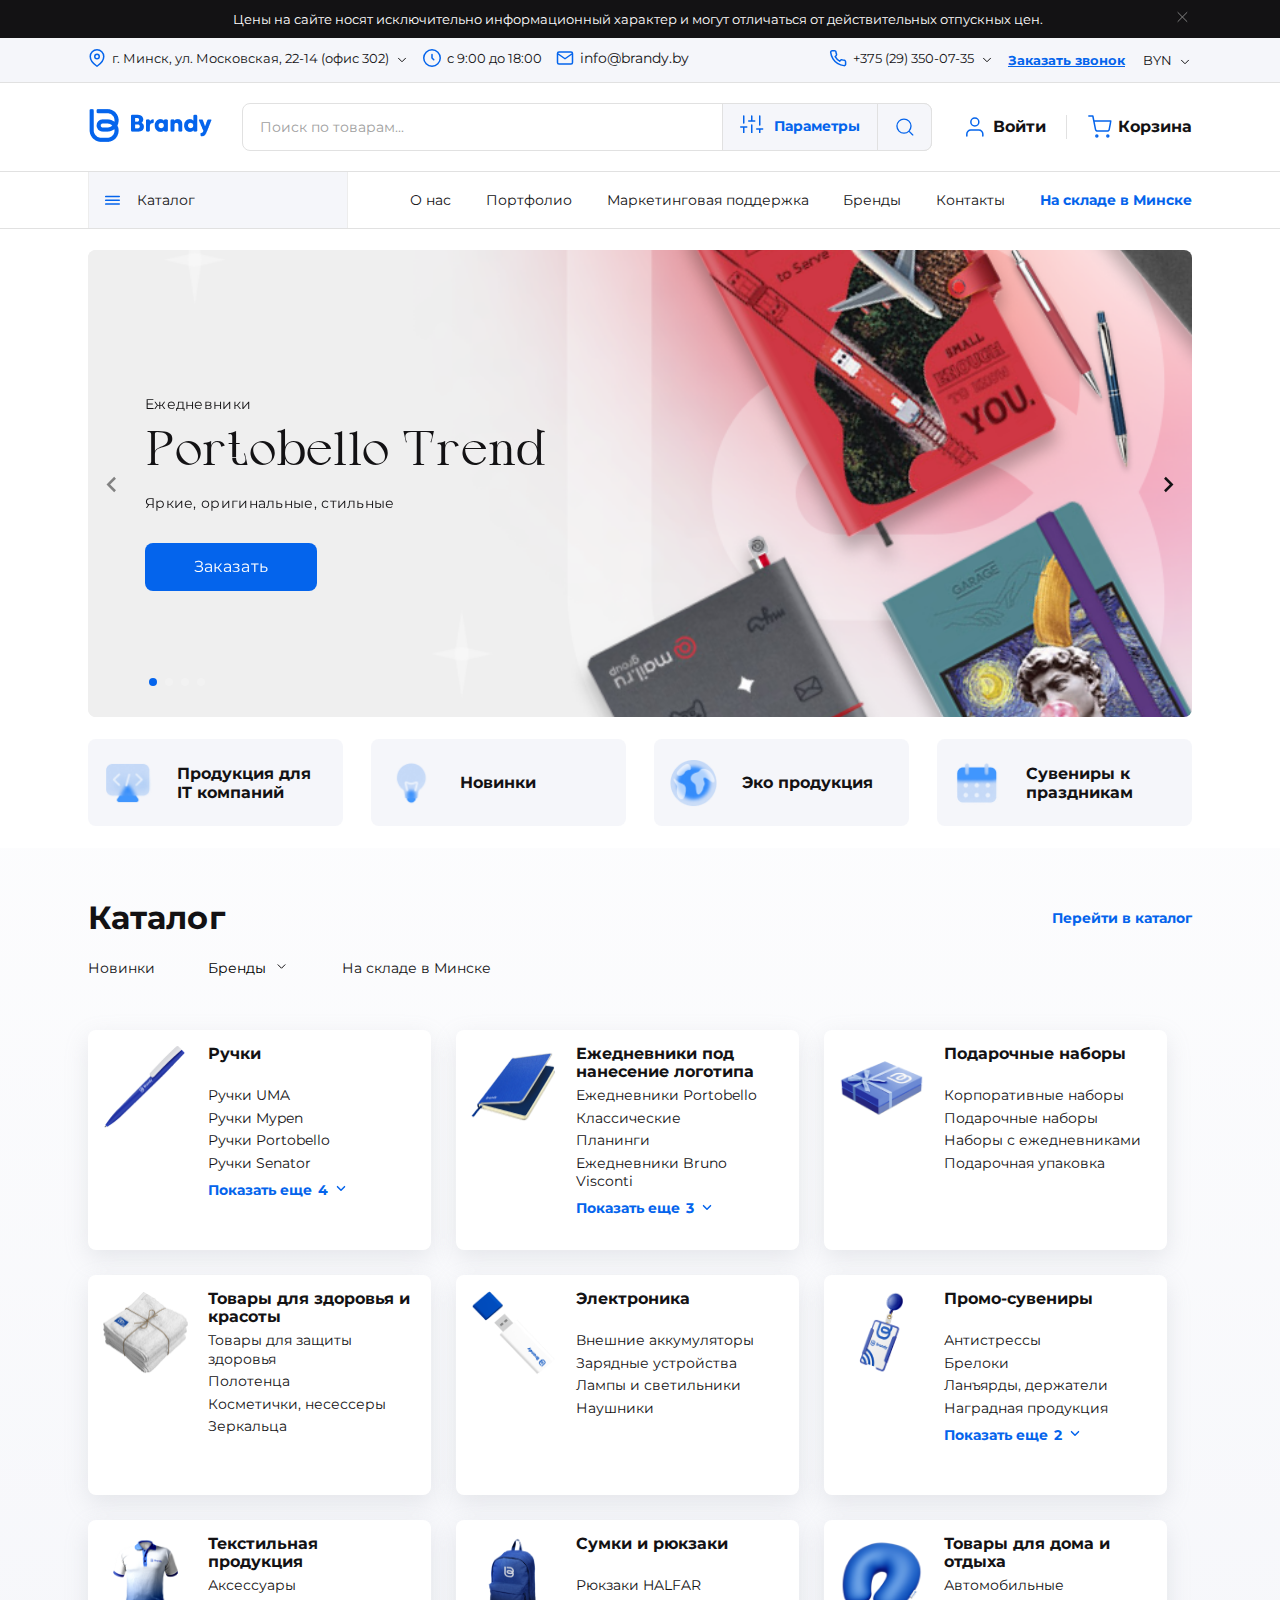
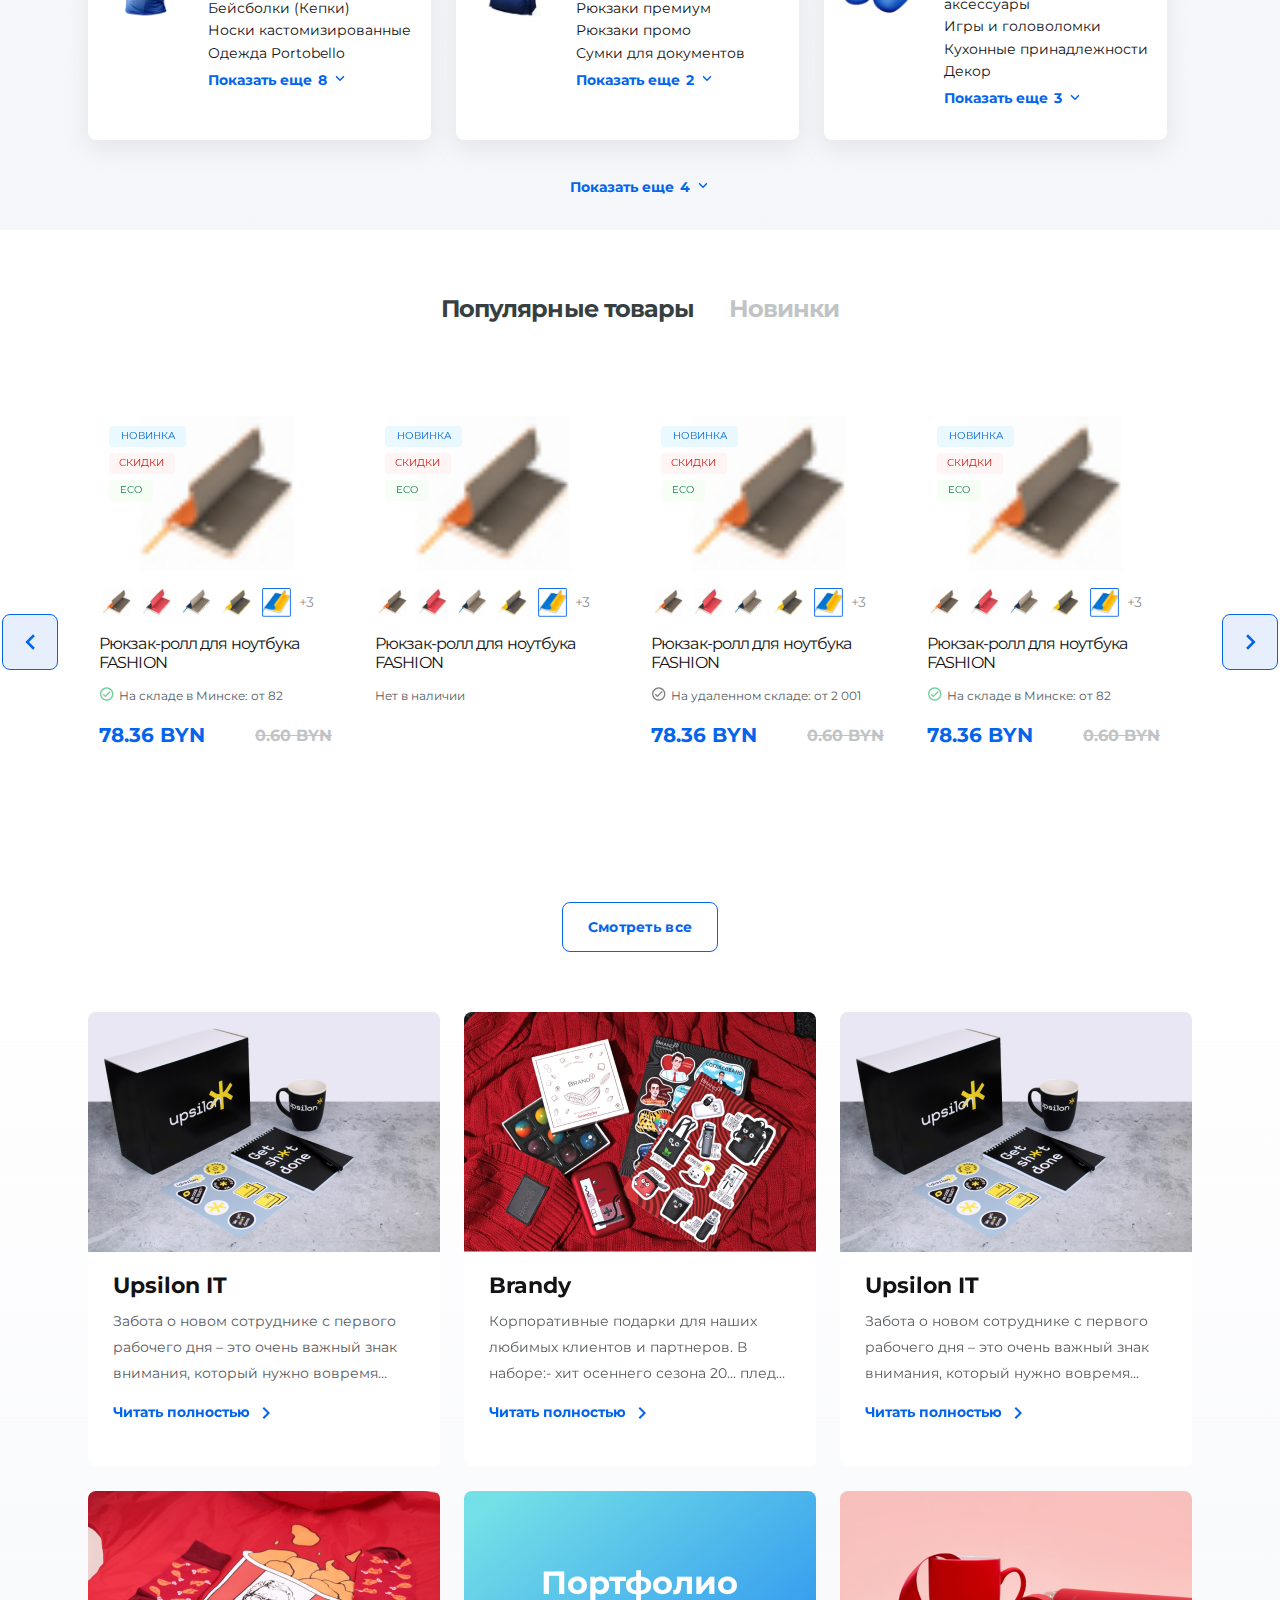
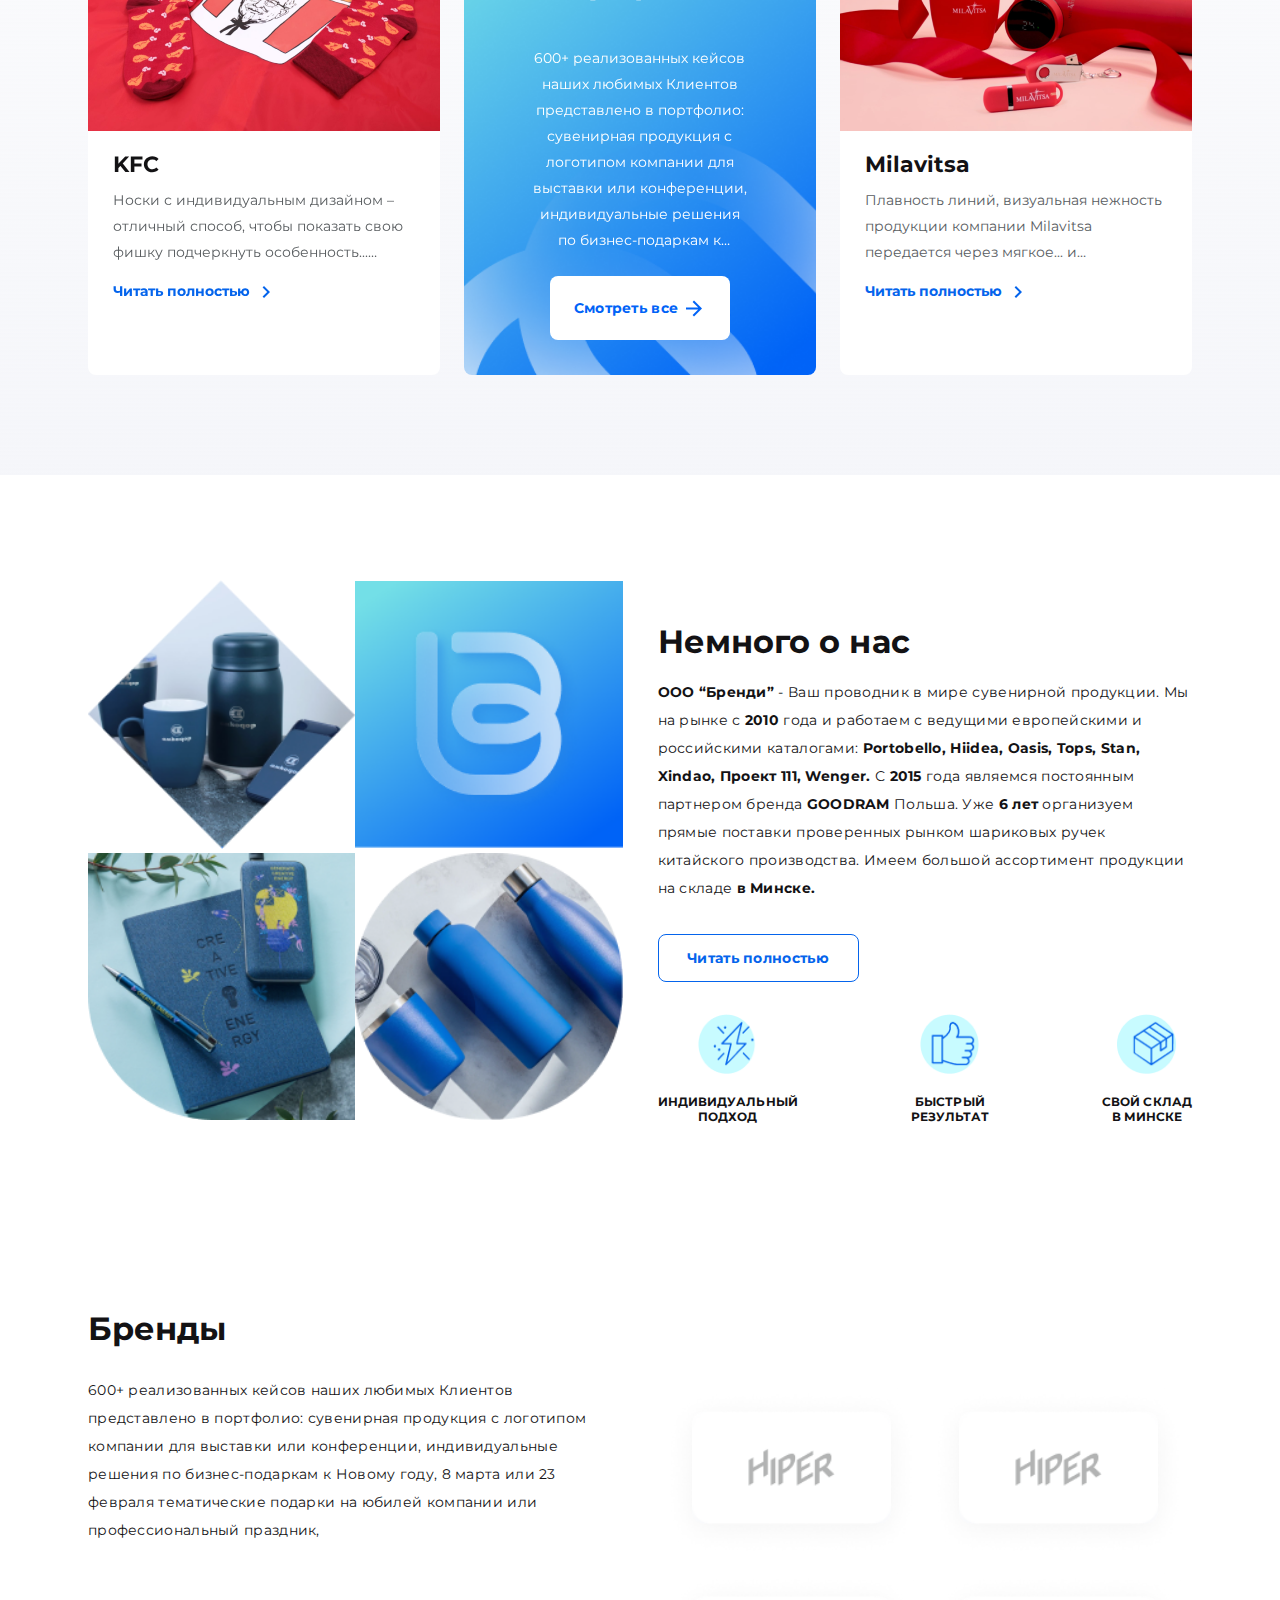
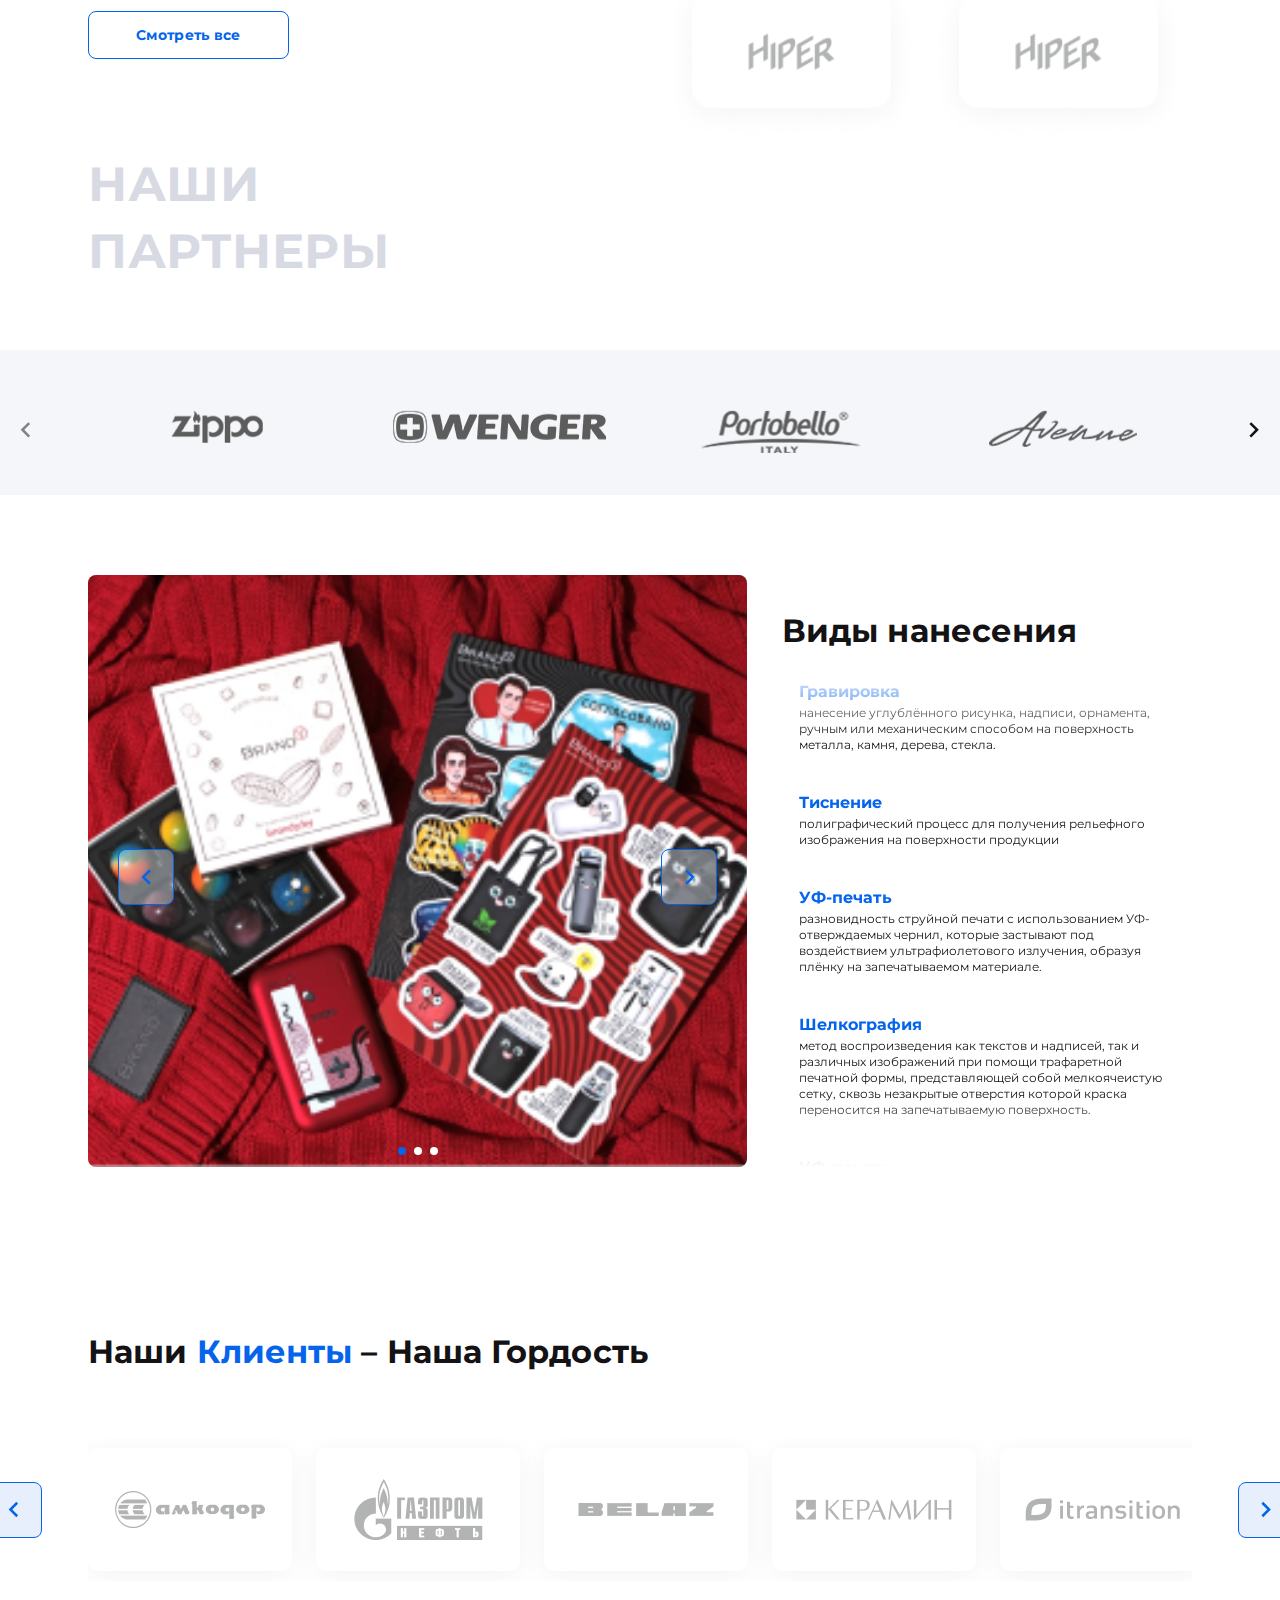
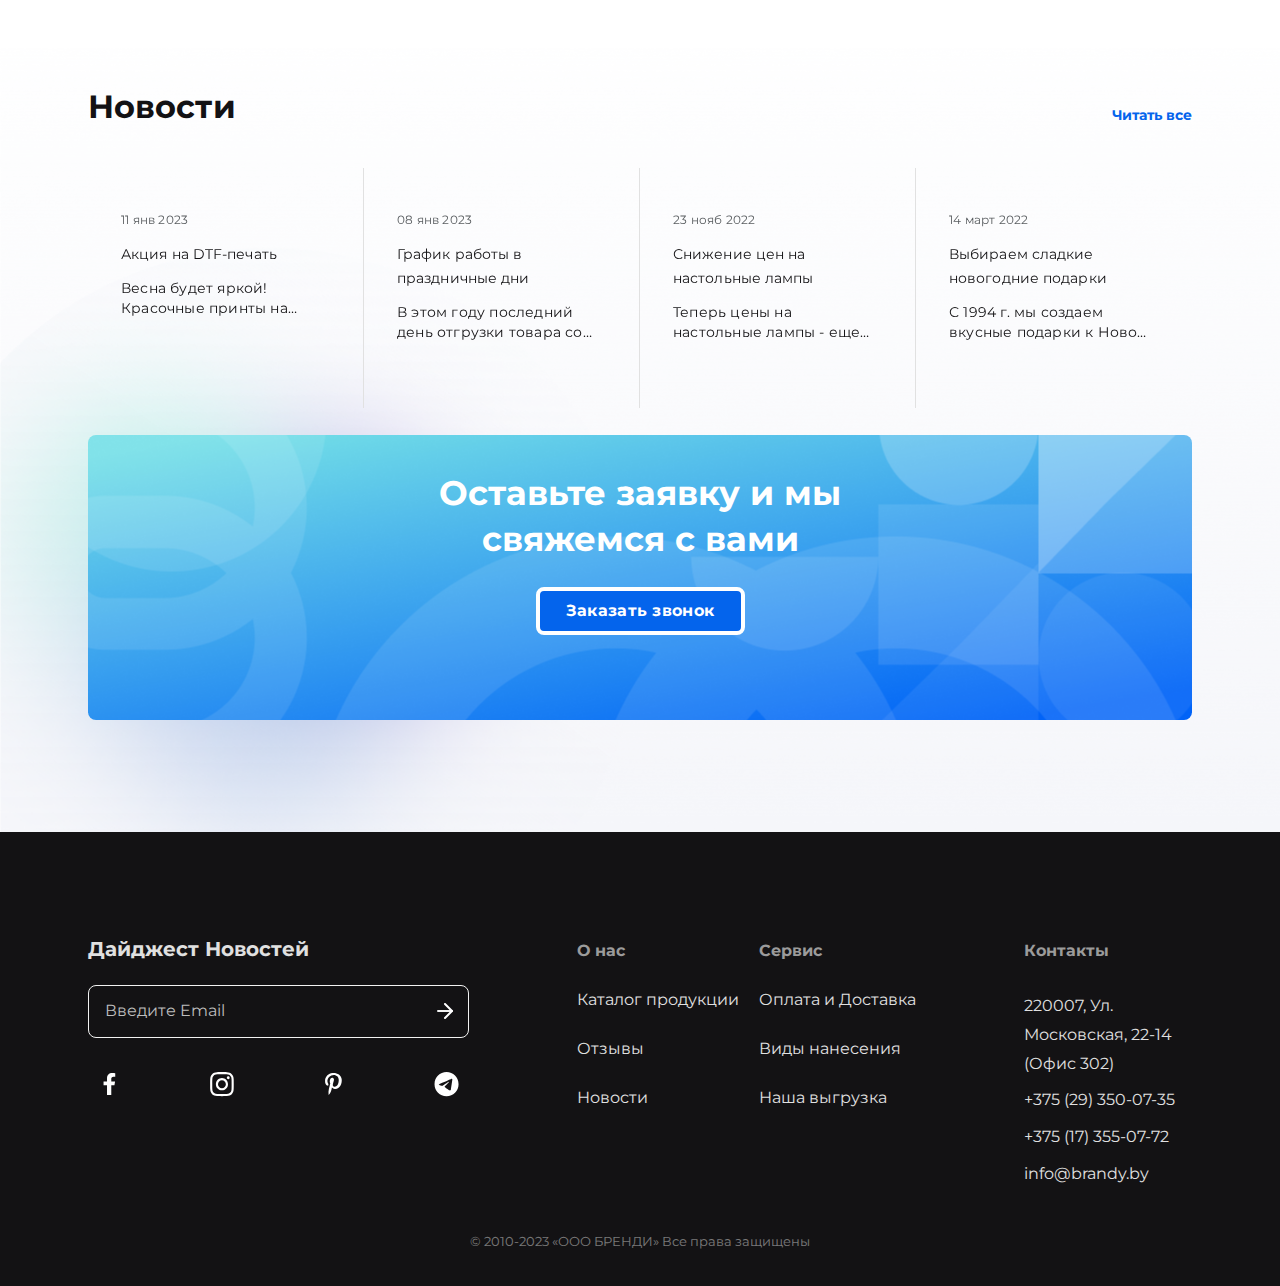
==== commit 5de41561: "end" ====
--- a/index-2.html
+++ b/index-2.html
@@ -2168,31 +2168,41 @@
                     <h2>Новости</h2>
                     <a href="#">Читать все</a>
                 </div>
-                <div class="news-cards">
-                    <div class="news-card">
-                        <span class="date">11 янв 2023</span>
-                        <p>Акция на DTF-печать</p>
-                        <span class="description">Весна будет яркой! Красочные принты на зонтах...
-                            Весна будет яркой! Красочные принты на зонтах...
-                            Весна будет яркой! Красочные принты на зонтах...
-                        </span>
+                <div class="swiper news-swiper">
+                    <div class="swiper-wrapper">
+                      <div class="swiper-slide">
+                        <div class="news-card">
+                            <span class="date">11 янв 2023</span>
+                            <p>Акция на DTF-печать</p>
+                            <span class="description">Весна будет яркой! Красочные принты на зонтах...
+                                Весна будет яркой! Красочные принты на зонтах...
+                                Весна будет яркой! Красочные принты на зонтах...
+                            </span>
+                        </div>
+                      </div>
+                      <div class="swiper-slide">
+                        <div class="news-card">
+                            <span class="date">08 янв 2023</span>
+                            <p>График работы в праздничные дни</p>
+                            <span class="description">В этом году последний день отгрузки товара со склада...</span>
+                        </div>
+                      </div>
+                      <div class="swiper-slide">
+                        <div class="news-card">
+                            <span class="date">23 нояб 2022</span>
+                            <p>Снижение цен на настольные лампы</p>
+                            <span class="description">Теперь цены на настольные лампы - еще ниже...</span>
+                        </div>
+                      </div>
+                      <div class="swiper-slide">
+                        <div class="news-card">
+                            <span class="date">14 март 2022</span>
+                            <p>Выбираем сладкие новогодние подарки</p>
+                            <span class="description">С 1994 г. мы создаем вкусные подарки к Новому году...</span>
+                        </div>
+                      </div>
                     </div>
-                    <div class="news-card">
-                        <span class="date">08 янв 2023</span>
-                        <p>График работы в праздничные дни</p>
-                        <span class="description">В этом году последний день отгрузки товара со склада...</span>
-                    </div>
-                    <div class="news-card">
-                        <span class="date">23 нояб 2022</span>
-                        <p>Снижение цен на настольные лампы</p>
-                        <span class="description">Теперь цены на настольные лампы - еще ниже...</span>
-                    </div>
-                    <div class="news-card">
-                        <span class="date">14 март 2022</span>
-                        <p>Выбираем сладкие новогодние подарки</p>
-                        <span class="description">С 1994 г. мы создаем вкусные подарки к Новому году...</span>
-                    </div>
-                </div>
+                  </div>
                 <div class="banner">
                     <p>Оставьте заявку и мы <br>
                         свяжемся с вами</p>
--- a/src/assets/styles/main-page.css
+++ b/src/assets/styles/main-page.css
@@ -1815,6 +1815,13 @@
   justify-content: space-between;
   align-items: flex-end;
 }
+@media (max-width: 1024px) {
+  .news .news-row {
+    flex-direction: column;
+    align-items: flex-start;
+    gap: 15px;
+  }
+}
 .news .news-row h2 {
   color: #131214;
   font-family: Montserrat;
@@ -1833,39 +1840,32 @@
   font-weight: 600;
   line-height: 24px; /* 171.429% */
 }
-.news .news-cards {
-  width: 100%;
-  display: flex;
-  gap: 33px;
+.news .news-swiper {
   margin-top: 41px;
   margin-bottom: 27px;
 }
-.news .news-cards .news-card {
+.news .news-swiper .swiper-slide {
+  border-right: 1px solid #E1E1E1;
+  height: 240px;
+}
+.news .news-swiper .swiper-slide:last-child {
+  border-right: none;
+}
+.news .news-swiper .swiper-slide .news-card {
   width: 255px;
-  padding: 42px 14px 65px 0;
-  border-right: 1px solid #E1E1E1;
+  padding: 42px 14px 65px 33px;
   display: flex;
   flex-direction: column;
   overflow-x: auto;
   gap: 12px;
   flex-shrink: 0;
-  scrollbar-color: transparent transparent;
-  scrollbar-width: thin;
-}
-.news .news-cards .news-card:last-child {
-  border-right: none;
-}
-.news .news-cards .news-card::-webkit-scrollbar {
-  width: 4.25px;
-  height: 2px;
-  background: transparent;
-}
-.news .news-cards .news-card::-webkit-scrollbar-thumb {
-  background: transparent;
-  width: 4.25px;
-  height: 2px;
-}
-.news .news-cards .news-card .date {
+}
+@media (max-width: 450px) {
+  .news .news-swiper .swiper-slide .news-card {
+    padding: 30px 15px;
+  }
+}
+.news .news-swiper .swiper-slide .news-card .date {
   color: #585C5F;
   font-family: Montserrat;
   font-size: 12px;
@@ -1874,7 +1874,7 @@
   line-height: 20px; /* 166.667% */
   letter-spacing: 0.2px;
 }
-.news .news-cards .news-card p {
+.news .news-swiper .swiper-slide .news-card p {
   color: #131214;
   font-family: Montserrat;
   font-size: 14px;
@@ -1883,7 +1883,7 @@
   line-height: 24px; /* 171.429% */
   letter-spacing: 0.1px;
 }
-.news .news-cards .news-card .description {
+.news .news-swiper .swiper-slide .news-card .description {
   color: #131214;
   font-family: Montserrat;
   font-size: 14px;
@@ -1897,6 +1897,70 @@
   overflow: hidden;
   margin-top: auto;
 }
+.news .news-cards {
+  width: 100%;
+  display: flex;
+  gap: 33px;
+  margin-top: 41px;
+  margin-bottom: 27px;
+}
+.news .news-cards .news-card {
+  width: 255px;
+  padding: 42px 14px 65px 0;
+  border-right: 1px solid #E1E1E1;
+  display: flex;
+  flex-direction: column;
+  overflow-x: auto;
+  gap: 12px;
+  flex-shrink: 0;
+  scrollbar-color: transparent transparent;
+  scrollbar-width: thin;
+}
+.news .news-cards .news-card:last-child {
+  border-right: none;
+}
+.news .news-cards .news-card::-webkit-scrollbar {
+  width: 4.25px;
+  height: 2px;
+  background: transparent;
+}
+.news .news-cards .news-card::-webkit-scrollbar-thumb {
+  background: transparent;
+  width: 4.25px;
+  height: 2px;
+}
+.news .news-cards .news-card .date {
+  color: #585C5F;
+  font-family: Montserrat;
+  font-size: 12px;
+  font-style: normal;
+  font-weight: 400;
+  line-height: 20px; /* 166.667% */
+  letter-spacing: 0.2px;
+}
+.news .news-cards .news-card p {
+  color: #131214;
+  font-family: Montserrat;
+  font-size: 14px;
+  font-style: normal;
+  font-weight: 500;
+  line-height: 24px; /* 171.429% */
+  letter-spacing: 0.1px;
+}
+.news .news-cards .news-card .description {
+  color: #131214;
+  font-family: Montserrat;
+  font-size: 14px;
+  font-style: normal;
+  font-weight: 400;
+  line-height: 20px; /* 142.857% */
+  letter-spacing: 0.2px;
+  display: -webkit-box;
+  -webkit-line-clamp: 2;
+  -webkit-box-orient: vertical;
+  overflow: hidden;
+  margin-top: auto;
+}
 .news .banner {
   width: 100%;
   border-radius: 8px;
@@ -1913,7 +1977,7 @@
 }
 @media (max-width: 1024px) {
   .news .banner {
-    padding: 0 16px;
+    padding: 35px 16px;
   }
 }
 .news .banner p {
